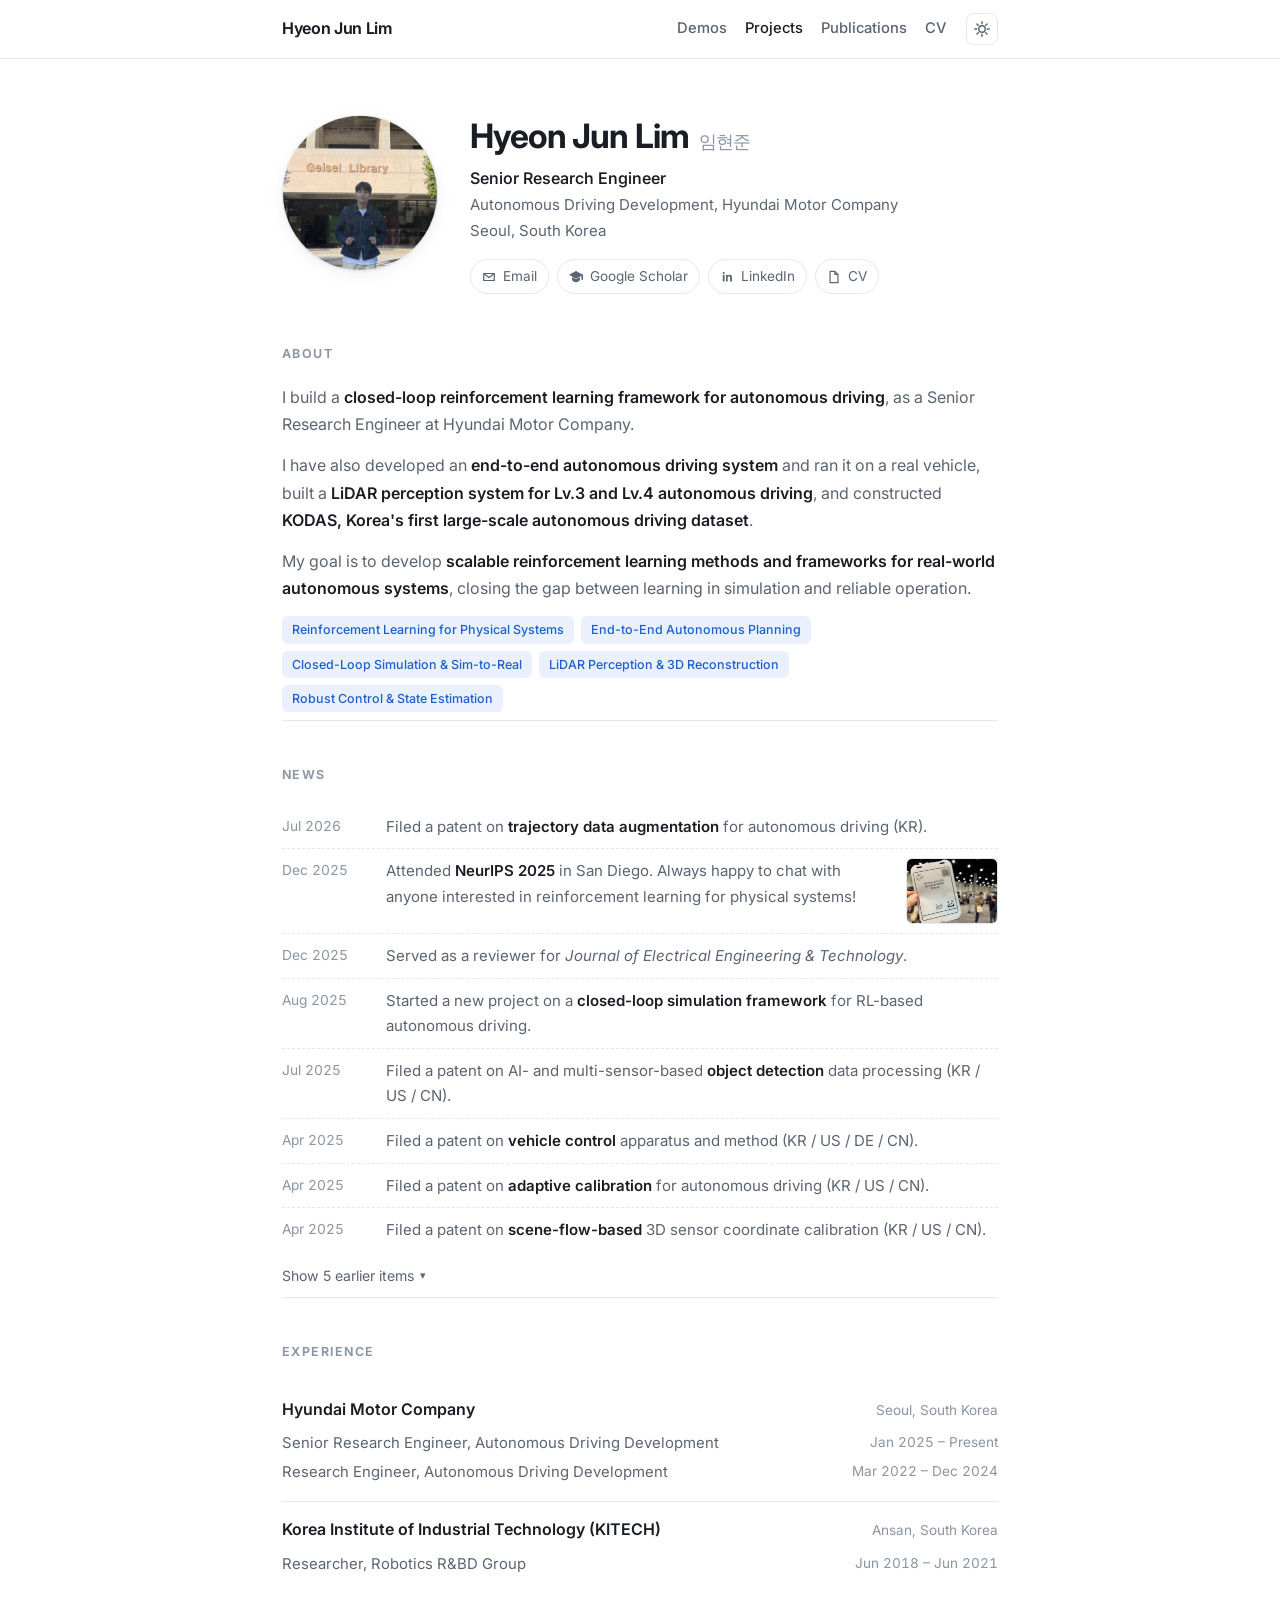
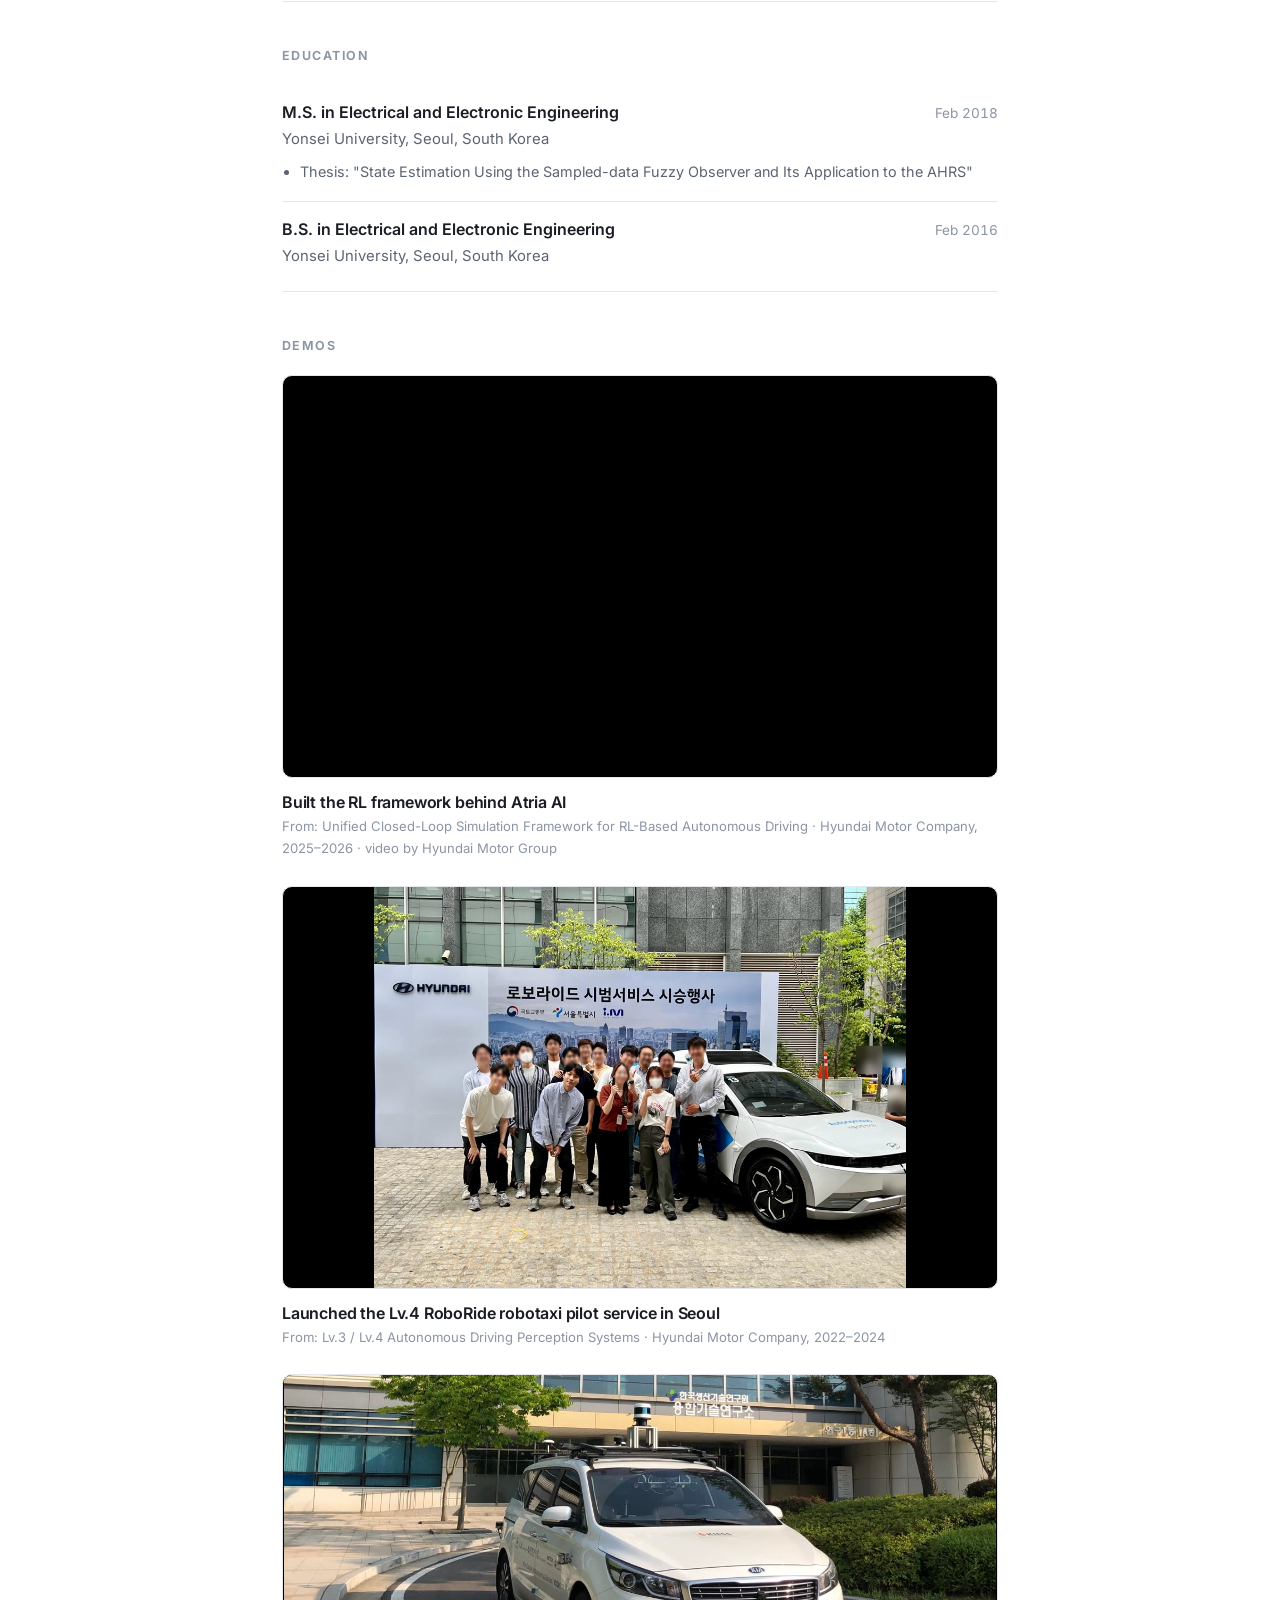
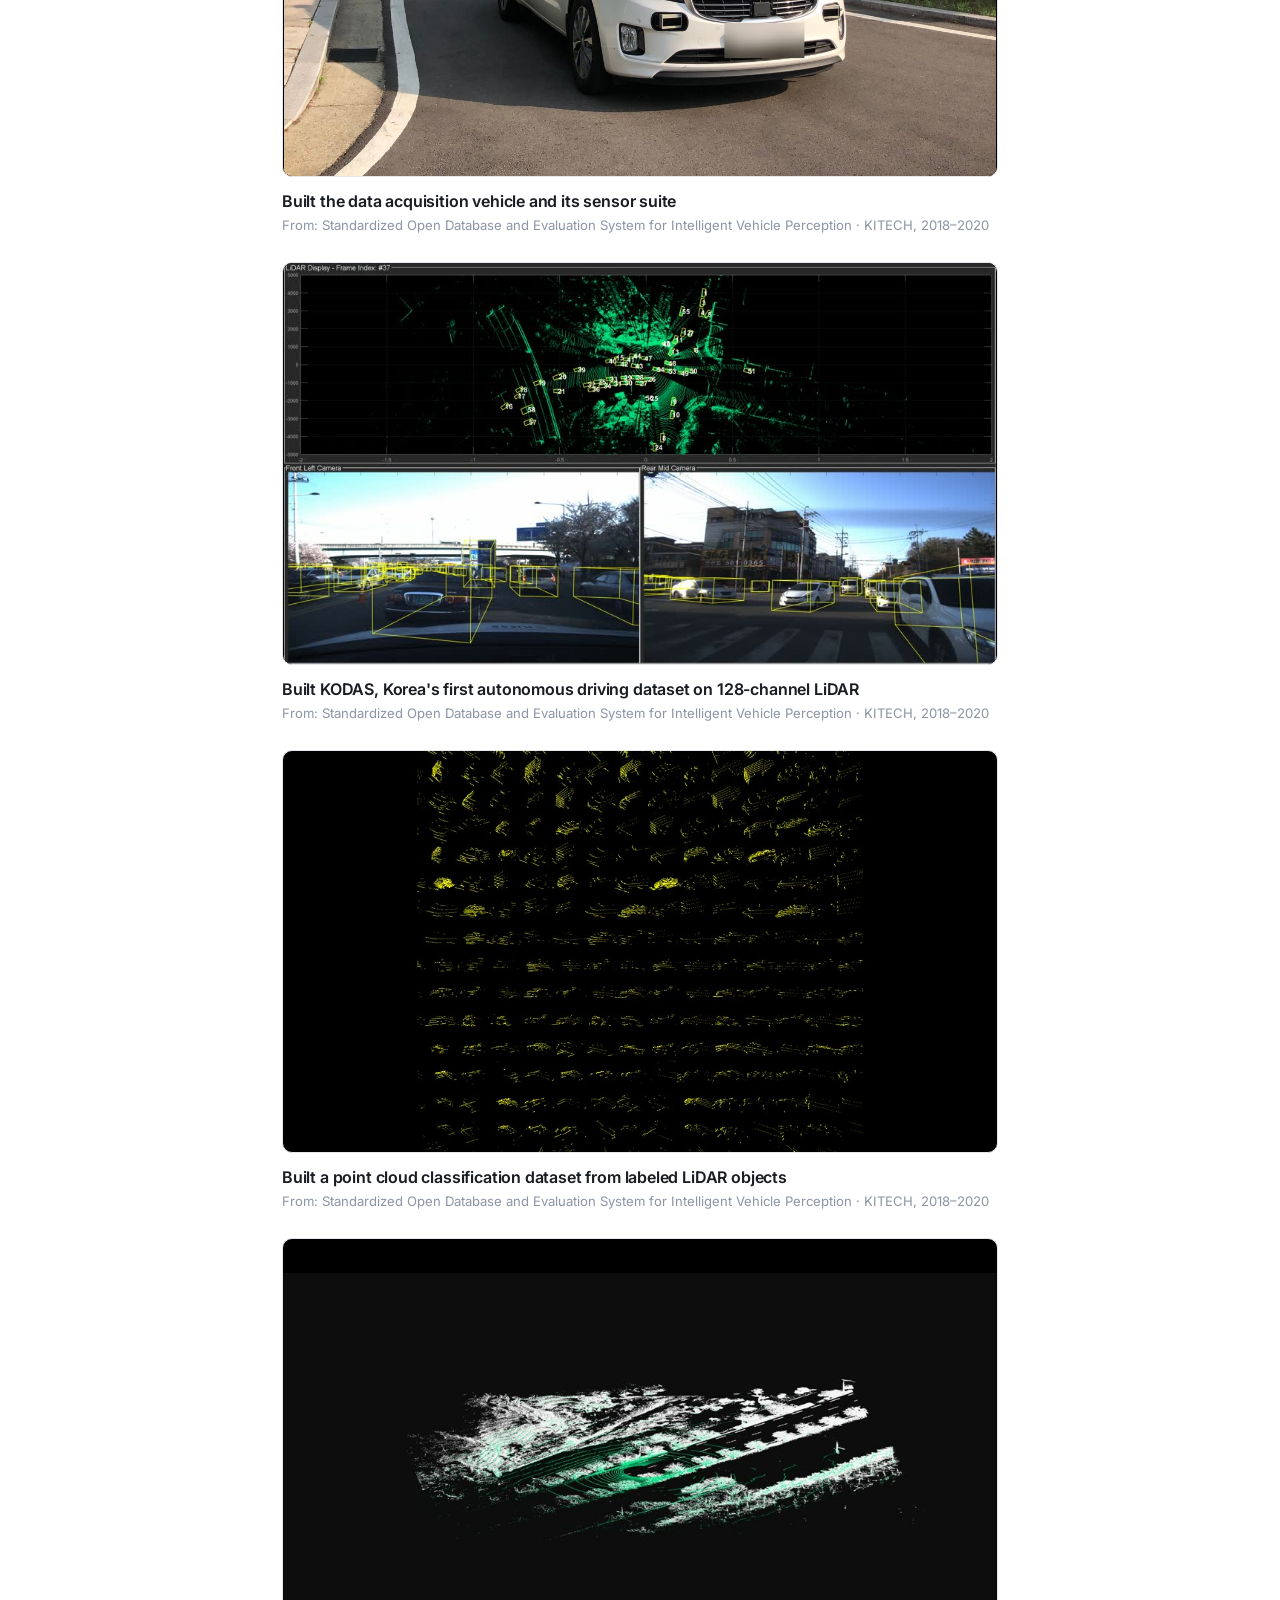
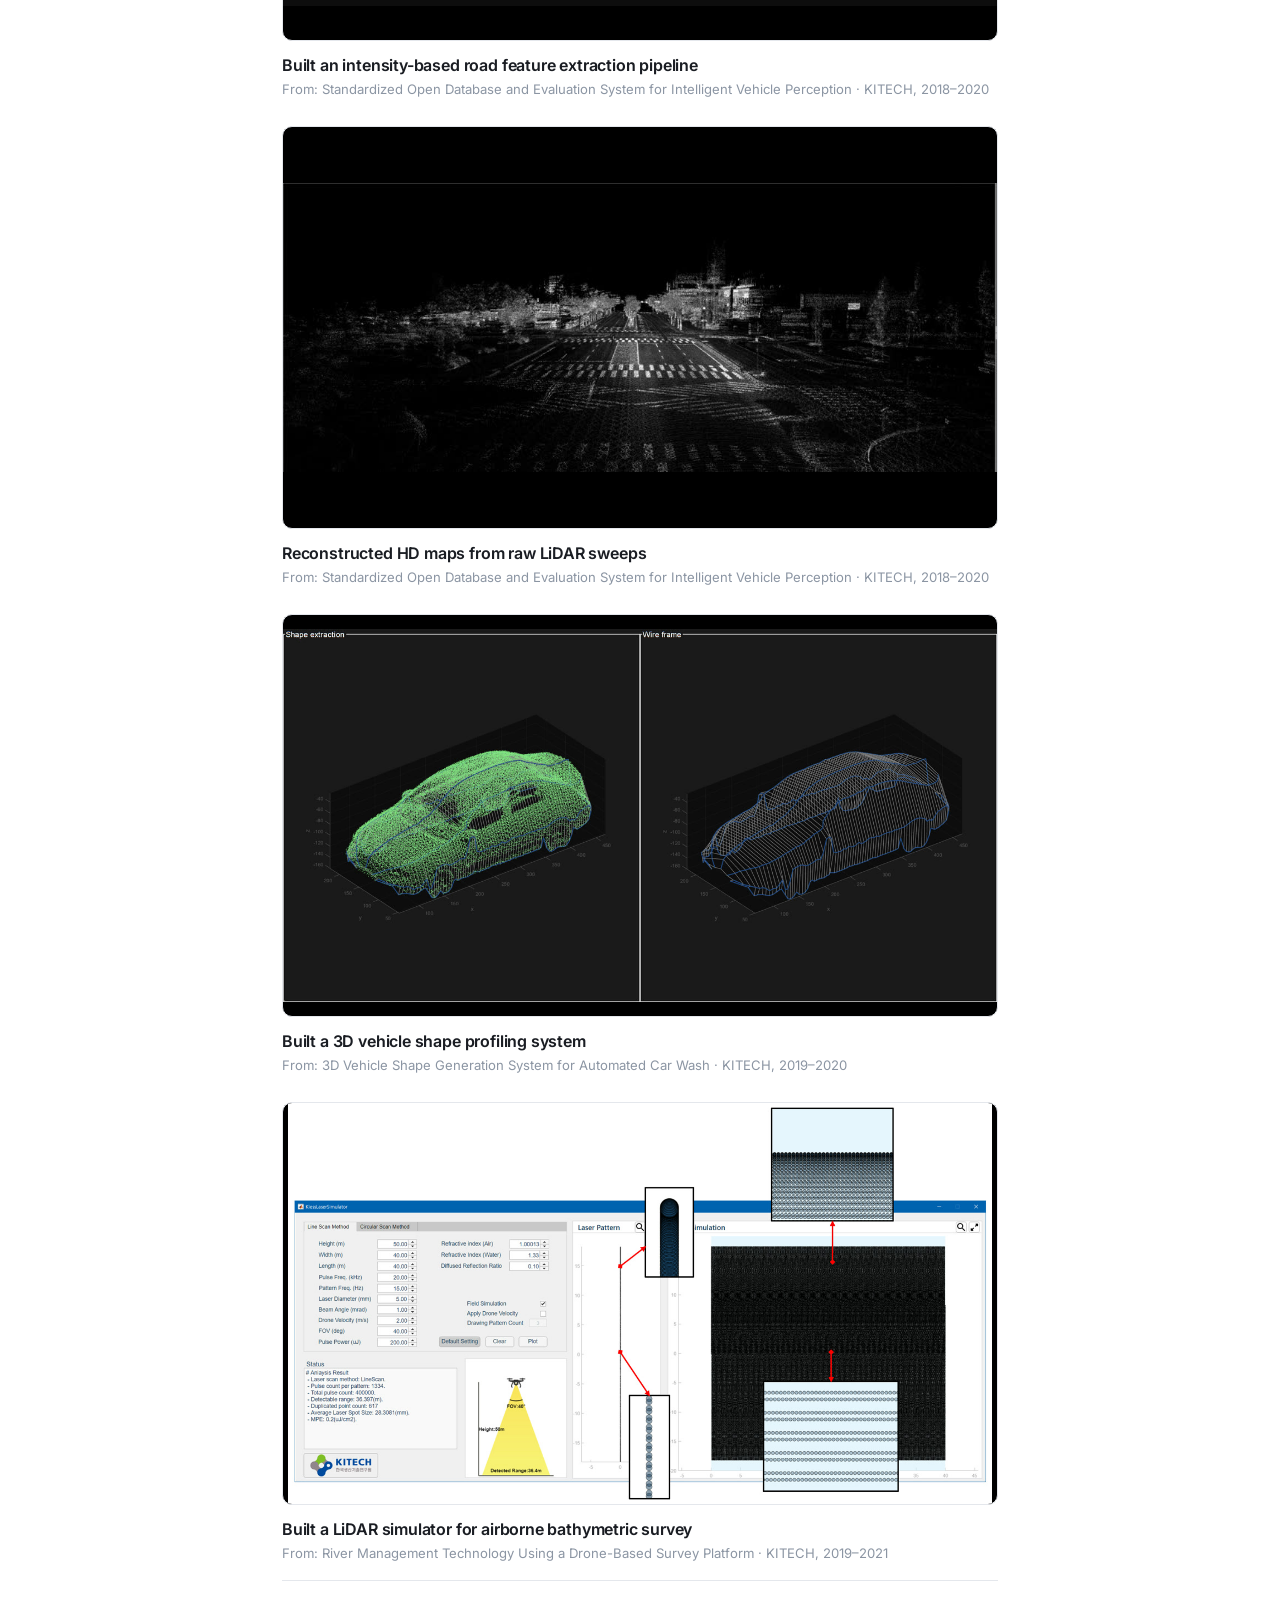
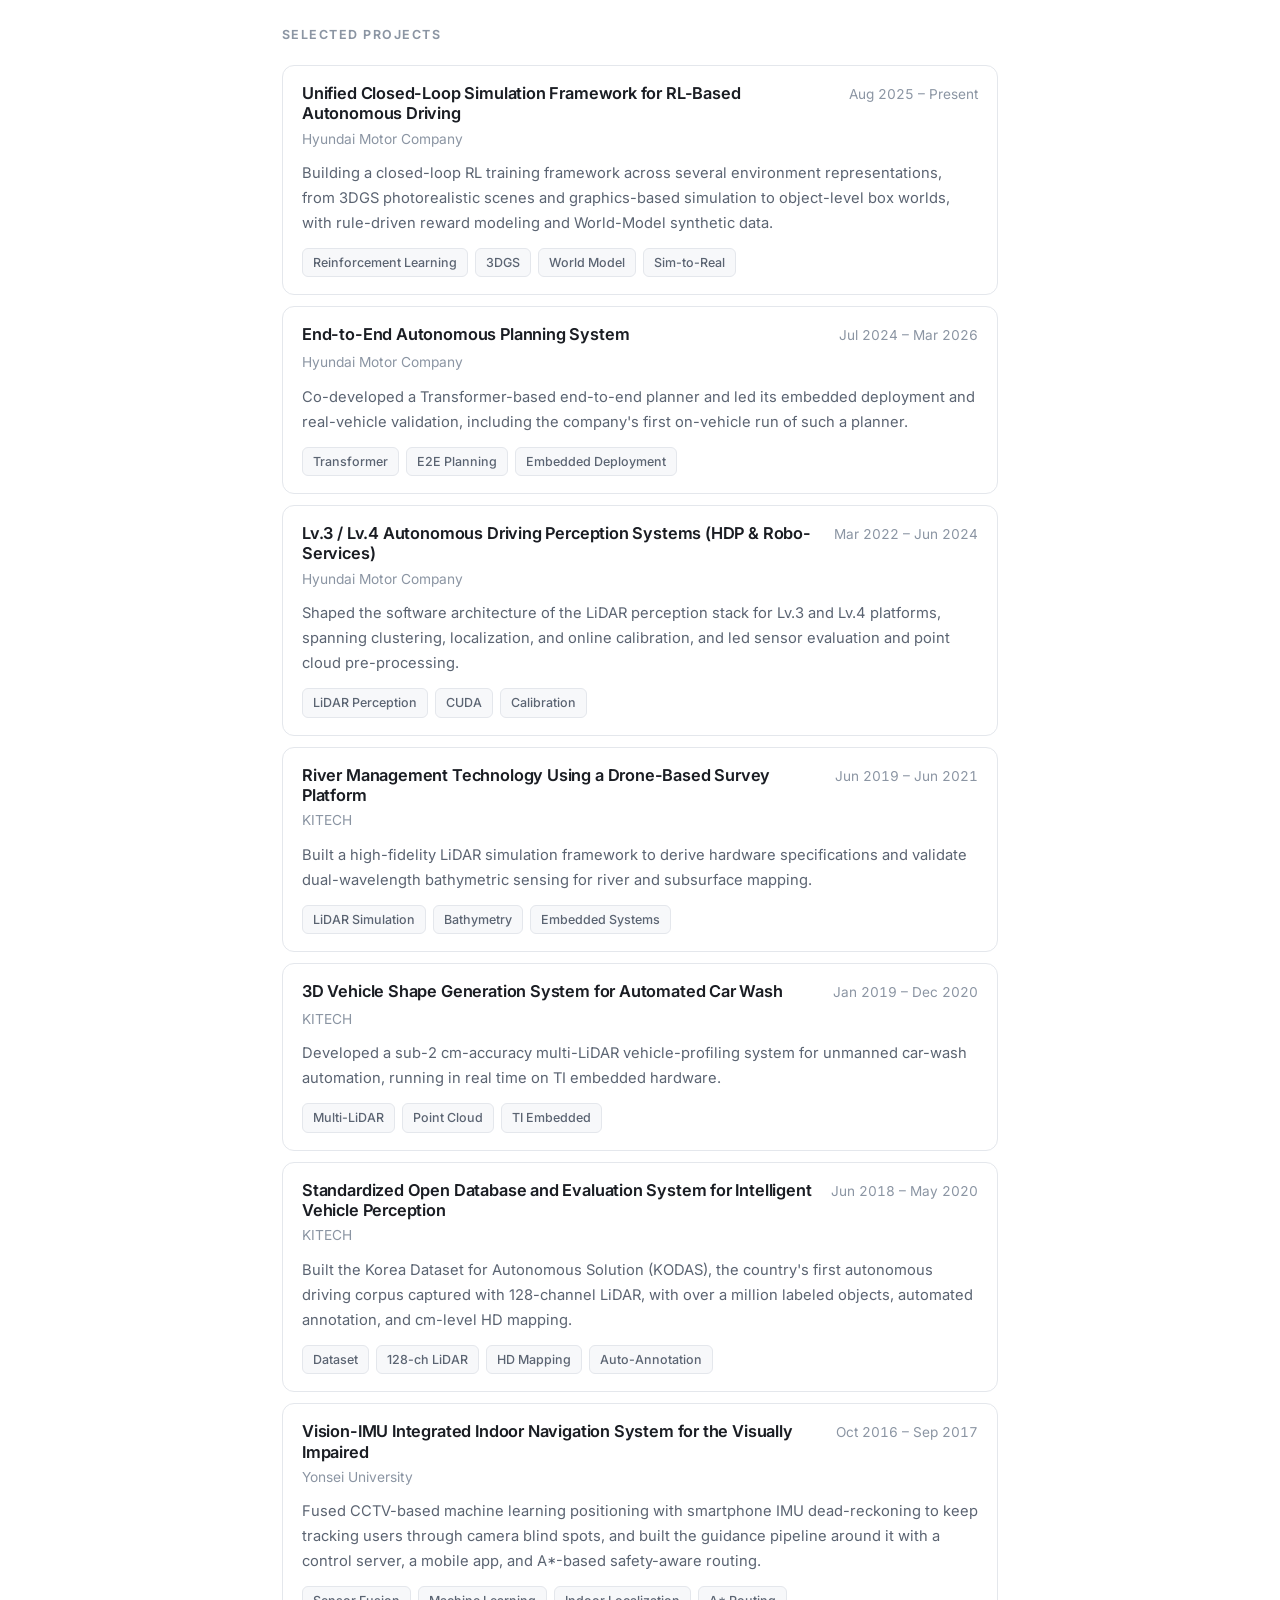
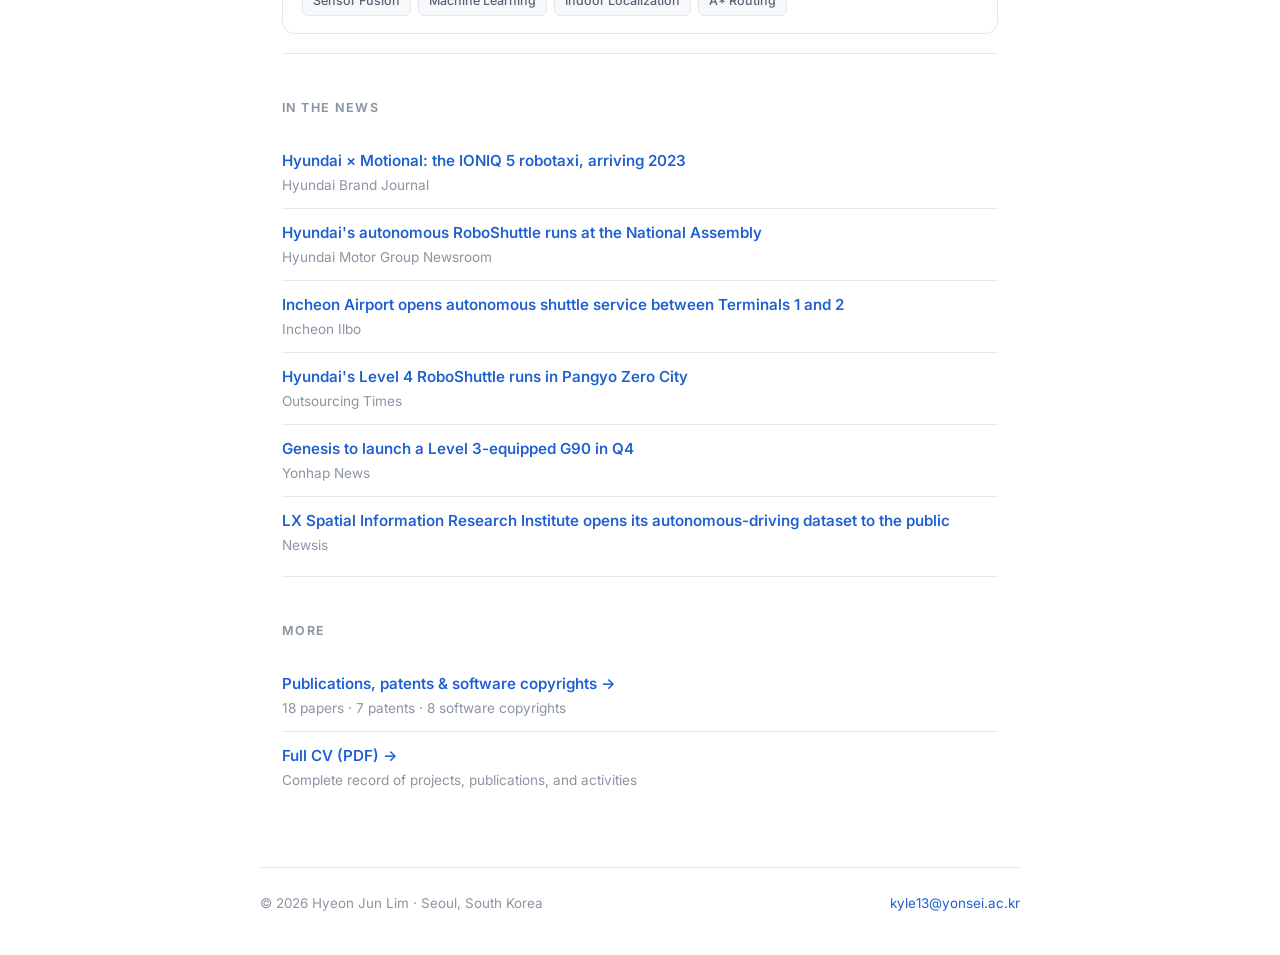
==== index.html @ 24cdb41f "Soften the invitation and widen the first interest tag The NeurIPS line read as a condition to meet;" ====
<!doctype html>
<html lang="en" >
<head>
<meta charset="utf-8">
<meta name="viewport" content="width=device-width, initial-scale=1">
<title>Hyeon Jun Lim — Senior Research Engineer</title>
<meta name="description" content="Senior Research Engineer at Hyundai Motor Company. Reinforcement learning, end-to-end planning, and LiDAR perception for autonomous driving.">
<meta name="author" content="Hyeon Jun Lim">
<meta property="og:type" content="website">
<meta property="og:title" content="Hyeon Jun Lim — Senior Research Engineer">
<meta property="og:description" content="Senior Research Engineer at Hyundai Motor Company. Reinforcement learning, end-to-end planning, and LiDAR perception for autonomous driving.">
<meta property="og:url" content="https://run-kyle.github.io">
<meta name="twitter:card" content="summary">

<link rel="preconnect" href="https://fonts.googleapis.com">
<link rel="preconnect" href="https://fonts.gstatic.com" crossorigin>
<link href="https://fonts.googleapis.com/css2?family=Inter:wght@400;500;600;700&display=swap" rel="stylesheet">
<link rel="stylesheet" href="assets/css/style.css?v=5536d913">
<script>
  // Set the theme before first paint to avoid a flash.
  (function(){try{var t=localStorage.getItem('theme');if(t==='light'||t==='dark')document.documentElement.setAttribute('data-theme',t);}catch(e){}})();
</script>
</head>
<body>

<nav class="nav">
  <div class="nav-inner">
    <a class="nav-brand" href="index.html">Hyeon Jun Lim</a>
    <div class="nav-links"><a href="#demos">Demos</a><a href="#projects">Projects</a><a href="publications.html">Publications</a><a href="assets/files/cv.pdf">CV</a></div>
    <button class="theme-toggle" type="button" aria-label="Toggle color theme">
      <svg class="icon-sun" viewBox="0 0 16 16" aria-hidden="true"><circle cx="8" cy="8" r="3.2" fill="none" stroke="currentColor" stroke-width="1.4"/><path d="M8 .8v2M8 13.2v2M.8 8h2M13.2 8h2M2.9 2.9l1.4 1.4M11.7 11.7l1.4 1.4M13.1 2.9l-1.4 1.4M4.3 11.7l-1.4 1.4" stroke="currentColor" stroke-width="1.4" stroke-linecap="round"/></svg>
      <svg class="icon-moon" viewBox="0 0 16 16" aria-hidden="true"><path d="M13.5 9.6A5.8 5.8 0 0 1 6.4 2.5a5.8 5.8 0 1 0 7.1 7.1Z" fill="currentColor"/></svg>
    </button>
  </div>
</nav>

<header class="hero wrap">
  <img class="hero-photo" src="assets/img/profile.jpg" alt="Hyeon Jun Lim">
  <div>
    <h1 class="hero-name">Hyeon Jun Lim<span class="local">임현준</span></h1>
    <div class="hero-role">Senior Research Engineer</div>
    <div class="hero-meta">Autonomous Driving Development, Hyundai Motor Company</div>
    <div class="hero-meta">Seoul, South Korea</div>
    <div class="links">
      <a class="link-chip" href="mailto:kyle13@yonsei.ac.kr"><svg viewBox="0 0 16 16" aria-hidden="true"><path d="M2 4h12v8H2z" fill="none" stroke="currentColor" stroke-width="1.4"/><path d="m2.5 4.5 5.5 4 5.5-4" fill="none" stroke="currentColor" stroke-width="1.4"/></svg>Email</a>
      <a class="link-chip" href="https://scholar.google.com/citations?user=YRn_XIYAAAAJ" target="_blank" rel="noopener"><svg viewBox="0 0 16 16" aria-hidden="true"><path d="M8 1 0 5.5 8 10l6.2-3.49V11H16V5.5L8 1Z" fill="currentColor"/><path d="M3.5 8v2.6C3.5 12.5 5.5 14 8 14s4.5-1.5 4.5-3.4V8L8 10.6 3.5 8Z" fill="currentColor"/></svg>Google Scholar</a>
      <a class="link-chip" href="https://www.linkedin.com/in/hyeon-jun-lim-a3251433b/" target="_blank" rel="noopener"><svg viewBox="0 0 16 16" aria-hidden="true"><path d="M3.2 5.6h2.1V13H3.2V5.6Zm1.05-3.4a1.2 1.2 0 1 1 0 2.4 1.2 1.2 0 0 1 0-2.4ZM6.9 5.6H9v1h.03c.29-.53 1-1.1 2.06-1.1 2.2 0 2.61 1.4 2.61 3.23V13h-2.1V9.15c0-.92-.02-2.1-1.3-2.1-1.3 0-1.5.98-1.5 1.99V13H6.9V5.6Z" fill="currentColor"/></svg>LinkedIn</a>
      <a class="link-chip" href="assets/files/cv.pdf"><svg viewBox="0 0 16 16" aria-hidden="true"><path d="M4 1.5h5L12.5 5v9.5h-9v-13Z" fill="none" stroke="currentColor" stroke-width="1.4" stroke-linejoin="round"/><path d="M9 1.5V5h3.5" fill="none" stroke="currentColor" stroke-width="1.4" stroke-linejoin="round"/></svg>CV</a>
    </div>
  </div>
</header>
<main class="wrap">
<section class="section" id="about"><h2 class="section-title">About</h2><div class="bio"><p>I build a <strong>closed-loop reinforcement learning framework for autonomous driving</strong>, as a Senior Research Engineer at Hyundai Motor Company.</p>
<p>I have also developed an <strong>end-to-end autonomous driving system</strong> and ran it on a real vehicle, built a <strong>LiDAR perception system for Lv.3 and Lv.4 autonomous driving</strong>, and constructed <strong>KODAS, Korea's first large-scale autonomous driving dataset</strong>.</p>
<p>My goal is to develop <strong>scalable reinforcement learning methods and frameworks for real-world autonomous systems</strong>, closing the gap between learning in simulation and reliable operation.</p></div>
     <div class="tags" style="margin-top:6px"><span class="tag">Reinforcement Learning for Physical Systems</span><span class="tag">End-to-End Autonomous Planning</span><span class="tag">Closed-Loop Simulation &amp; Sim-to-Real</span><span class="tag">LiDAR Perception &amp; 3D Reconstruction</span><span class="tag">Robust Control &amp; State Estimation</span></div></section>
<section class="section" id="news"><h2 class="section-title">News</h2><ul class="news"><li><span class="date">Jul 2026</span><span class="text">Filed a patent on <strong>trajectory data augmentation</strong> for autonomous driving (KR).</span></li>
<li><span class="date">Dec 2025</span><span class="text">Attended <strong>NeurIPS 2025</strong> in San Diego. Always happy to chat with anyone interested in reinforcement learning for physical systems!</span><img class="news-thumb" src="assets/img/news/neurips-2025.jpg" alt="NeurIPS 2025 attendee badge at the San Diego Convention Center" loading="lazy"></li>
<li><span class="date">Dec 2025</span><span class="text">Served as a reviewer for <em>Journal of Electrical Engineering &amp; Technology</em>.</span></li>
<li><span class="date">Aug 2025</span><span class="text">Started a new project on a <strong>closed-loop simulation framework</strong> for RL-based autonomous driving.</span></li>
<li><span class="date">Jul 2025</span><span class="text">Filed a patent on AI- and multi-sensor-based <strong>object detection</strong> data processing (KR / US / CN).</span></li>
<li><span class="date">Apr 2025</span><span class="text">Filed a patent on <strong>vehicle control</strong> apparatus and method (KR / US / DE / CN).</span></li>
<li><span class="date">Apr 2025</span><span class="text">Filed a patent on <strong>adaptive calibration</strong> for autonomous driving (KR / US / CN).</span></li>
<li><span class="date">Apr 2025</span><span class="text">Filed a patent on <strong>scene-flow-based</strong> 3D sensor coordinate calibration (KR / US / CN).</span></li></ul><details class="more"><summary>Show 5 earlier items</summary><ul class="news" style="margin-top:6px"><li><span class="date">Jul 2024</span><span class="text">Started work on the <strong>end-to-end autonomous planning system</strong>.</span></li>
<li><span class="date">Mar 2024</span><span class="text">Served as a reviewer for <em>Journal of Korean Institute of Intelligent Systems</em>.</span></li>
<li><span class="date">Aug 2023</span><span class="text">Served as a reviewer for <em>Journal of Institute of Control, Robotics and Systems</em>.</span></li>
<li><span class="date">Jun 2020</span><span class="text">Released <strong>KODAS</strong>, the 128-channel LiDAR dataset for autonomous driving, to the public.</span></li>
<li><span class="date">Feb 2020</span><span class="text">Gave an <strong>invited talk</strong> at Korea Maritime and Ocean University, “State Estimation using Sampled-data Fuzzy Observer and its Application to AHRS.”</span></li></ul></details></section>
<section class="section" id="experience"><h2 class="section-title">Experience</h2><div class="entry">
    <div class="entry-head"><span class="entry-title">Hyundai Motor Company</span><span class="entry-period">Seoul, South Korea</span></div>
    <ul class="entry-roles"><li><span>Senior Research Engineer, Autonomous Driving Development</span><span class="entry-period">Jan 2025 – Present</span></li><li><span>Research Engineer, Autonomous Driving Development</span><span class="entry-period">Mar 2022 – Dec 2024</span></li></ul>
  </div>
<div class="entry">
    <div class="entry-head"><span class="entry-title">Korea Institute of Industrial Technology (KITECH)</span><span class="entry-period">Ansan, South Korea</span></div>
    <ul class="entry-roles"><li><span>Researcher, Robotics R&amp;BD Group</span><span class="entry-period">Jun 2018 – Jun 2021</span></li></ul>
  </div></section>
<section class="section" id="education"><h2 class="section-title">Education</h2><div class="entry">
    <div class="entry-head"><span class="entry-title">M.S. in Electrical and Electronic Engineering</span><span class="entry-period">Feb 2018</span></div>
    <div class="entry-sub">Yonsei University, Seoul, South Korea</div>
    <ul class="entry-notes"><li>Thesis: &quot;State Estimation Using the Sampled-data Fuzzy Observer and Its Application to the AHRS&quot;</li></ul>
  </div>
<div class="entry">
    <div class="entry-head"><span class="entry-title">B.S. in Electrical and Electronic Engineering</span><span class="entry-period">Feb 2016</span></div>
    <div class="entry-sub">Yonsei University, Seoul, South Korea</div>
    
  </div></section>
<section class="section" id="demos"><h2 class="section-title">Demos</h2><figure class="demo">
    <div class="demo-frame"><iframe src="https://www.youtube-nocookie.com/embed/-7BEzmdrlcU" title="Built the RL framework behind Atria AI" loading="lazy" allow="accelerometer; clipboard-write; encrypted-media; picture-in-picture" allowfullscreen referrerpolicy="strict-origin-when-cross-origin"></iframe></div>
    <figcaption>
      <h3 class="demo-title">Built the RL framework behind Atria AI</h3>
      <div class="demo-project">From: Unified Closed-Loop Simulation Framework for RL-Based Autonomous Driving · Hyundai Motor Company, 2025–2026 · video by Hyundai Motor Group</div>
      
    </figcaption>
  </figure>
<figure class="demo">
    <div class="demo-frame"><img class="demo-media" src="assets/img/demos/roboride-pilot-service.jpg" alt="Launched the Lv.4 RoboRide robotaxi pilot service in Seoul" loading="lazy"></div>
    <figcaption>
      <h3 class="demo-title">Launched the Lv.4 RoboRide robotaxi pilot service in Seoul</h3>
      <div class="demo-project">From: Lv.3 / Lv.4 Autonomous Driving Perception Systems · Hyundai Motor Company, 2022–2024</div>
      
    </figcaption>
  </figure>
<figure class="demo">
    <div class="demo-frame"><img class="demo-media" src="assets/img/demos/data-acquisition-vehicle.jpg" alt="Built the data acquisition vehicle and its sensor suite" loading="lazy"></div>
    <figcaption>
      <h3 class="demo-title">Built the data acquisition vehicle and its sensor suite</h3>
      <div class="demo-project">From: Standardized Open Database and Evaluation System for Intelligent Vehicle Perception · KITECH, 2018–2020</div>
      
    </figcaption>
  </figure>
<figure class="demo">
    <div class="demo-frame"><video class="demo-media" src="assets/img/demos/lidar-annotation-viewer.mp4" poster="assets/img/demos/lidar-annotation-viewer.jpg" autoplay loop muted playsinline preload="metadata" aria-label="Built KODAS, Korea's first autonomous driving dataset on 128-channel LiDAR"></video></div>
    <figcaption>
      <h3 class="demo-title">Built KODAS, Korea's first autonomous driving dataset on 128-channel LiDAR</h3>
      <div class="demo-project">From: Standardized Open Database and Evaluation System for Intelligent Vehicle Perception · KITECH, 2018–2020</div>
      
    </figcaption>
  </figure>
<figure class="demo">
    <div class="demo-frame"><video class="demo-media" src="assets/img/demos/point-cloud-classification.mp4" poster="assets/img/demos/point-cloud-classification.jpg" autoplay loop muted playsinline preload="metadata" aria-label="Built a point cloud classification dataset from labeled LiDAR objects"></video></div>
    <figcaption>
      <h3 class="demo-title">Built a point cloud classification dataset from labeled LiDAR objects</h3>
      <div class="demo-project">From: Standardized Open Database and Evaluation System for Intelligent Vehicle Perception · KITECH, 2018–2020</div>
      
    </figcaption>
  </figure>
<figure class="demo">
    <div class="demo-frame"><video class="demo-media" src="assets/img/demos/lidar-intensity-features.mp4" poster="assets/img/demos/lidar-intensity-features.jpg" autoplay loop muted playsinline preload="metadata" aria-label="Built an intensity-based road feature extraction pipeline"></video></div>
    <figcaption>
      <h3 class="demo-title">Built an intensity-based road feature extraction pipeline</h3>
      <div class="demo-project">From: Standardized Open Database and Evaluation System for Intelligent Vehicle Perception · KITECH, 2018–2020</div>
      
    </figcaption>
  </figure>
<figure class="demo">
    <div class="demo-frame"><video class="demo-media" src="assets/img/demos/hd-map-pointcloud.mp4" poster="assets/img/demos/hd-map-pointcloud.jpg" autoplay loop muted playsinline preload="metadata" aria-label="Reconstructed HD maps from raw LiDAR sweeps"></video></div>
    <figcaption>
      <h3 class="demo-title">Reconstructed HD maps from raw LiDAR sweeps</h3>
      <div class="demo-project">From: Standardized Open Database and Evaluation System for Intelligent Vehicle Perception · KITECH, 2018–2020</div>
      
    </figcaption>
  </figure>
<figure class="demo">
    <div class="demo-frame"><img class="demo-media" src="assets/img/demos/vehicle-shape-profiling.jpg" alt="Built a 3D vehicle shape profiling system" loading="lazy"></div>
    <figcaption>
      <h3 class="demo-title">Built a 3D vehicle shape profiling system</h3>
      <div class="demo-project">From: 3D Vehicle Shape Generation System for Automated Car Wash · KITECH, 2019–2020</div>
      
    </figcaption>
  </figure>
<figure class="demo">
    <div class="demo-frame"><img class="demo-media" src="assets/img/demos/drone-lidar-simulator.jpg" alt="Built a LiDAR simulator for airborne bathymetric survey" loading="lazy"></div>
    <figcaption>
      <h3 class="demo-title">Built a LiDAR simulator for airborne bathymetric survey</h3>
      <div class="demo-project">From: River Management Technology Using a Drone-Based Survey Platform · KITECH, 2019–2021</div>
      
    </figcaption>
  </figure></section>
<section class="section" id="projects"><h2 class="section-title">Selected Projects</h2><article class="project">
    <div class="project-head"><h3 class="project-title">Unified Closed-Loop Simulation Framework for RL-Based Autonomous Driving</h3><span class="entry-period">Aug 2025 – Present</span></div>
    <div class="project-org">Hyundai Motor Company</div>
    <p class="project-summary">Building a closed-loop RL training framework across several environment representations, from 3DGS photorealistic scenes and graphics-based simulation to object-level box worlds, with rule-driven reward modeling and World-Model synthetic data.</p>
    <div class="tags"><span class="tag tag--plain">Reinforcement Learning</span><span class="tag tag--plain">3DGS</span><span class="tag tag--plain">World Model</span><span class="tag tag--plain">Sim-to-Real</span></div>
  </article>
<article class="project">
    <div class="project-head"><h3 class="project-title">End-to-End Autonomous Planning System</h3><span class="entry-period">Jul 2024 – Mar 2026</span></div>
    <div class="project-org">Hyundai Motor Company</div>
    <p class="project-summary">Co-developed a Transformer-based end-to-end planner and led its embedded deployment and real-vehicle validation, including the company's first on-vehicle run of such a planner.</p>
    <div class="tags"><span class="tag tag--plain">Transformer</span><span class="tag tag--plain">E2E Planning</span><span class="tag tag--plain">Embedded Deployment</span></div>
  </article>
<article class="project">
    <div class="project-head"><h3 class="project-title">Lv.3 / Lv.4 Autonomous Driving Perception Systems (HDP &amp; Robo-Services)</h3><span class="entry-period">Mar 2022 – Jun 2024</span></div>
    <div class="project-org">Hyundai Motor Company</div>
    <p class="project-summary">Shaped the software architecture of the LiDAR perception stack for Lv.3 and Lv.4 platforms, spanning clustering, localization, and online calibration, and led sensor evaluation and point cloud pre-processing.</p>
    <div class="tags"><span class="tag tag--plain">LiDAR Perception</span><span class="tag tag--plain">CUDA</span><span class="tag tag--plain">Calibration</span></div>
  </article>
<article class="project">
    <div class="project-head"><h3 class="project-title">River Management Technology Using a Drone-Based Survey Platform</h3><span class="entry-period">Jun 2019 – Jun 2021</span></div>
    <div class="project-org">KITECH</div>
    <p class="project-summary">Built a high-fidelity LiDAR simulation framework to derive hardware specifications and validate dual-wavelength bathymetric sensing for river and subsurface mapping.</p>
    <div class="tags"><span class="tag tag--plain">LiDAR Simulation</span><span class="tag tag--plain">Bathymetry</span><span class="tag tag--plain">Embedded Systems</span></div>
  </article>
<article class="project">
    <div class="project-head"><h3 class="project-title">3D Vehicle Shape Generation System for Automated Car Wash</h3><span class="entry-period">Jan 2019 – Dec 2020</span></div>
    <div class="project-org">KITECH</div>
    <p class="project-summary">Developed a sub-2 cm-accuracy multi-LiDAR vehicle-profiling system for unmanned car-wash automation, running in real time on TI embedded hardware.</p>
    <div class="tags"><span class="tag tag--plain">Multi-LiDAR</span><span class="tag tag--plain">Point Cloud</span><span class="tag tag--plain">TI Embedded</span></div>
  </article>
<article class="project">
    <div class="project-head"><h3 class="project-title">Standardized Open Database and Evaluation System for Intelligent Vehicle Perception</h3><span class="entry-period">Jun 2018 – May 2020</span></div>
    <div class="project-org">KITECH</div>
    <p class="project-summary">Built the Korea Dataset for Autonomous Solution (KODAS), the country's first autonomous driving corpus captured with 128-channel LiDAR, with over a million labeled objects, automated annotation, and cm-level HD mapping.</p>
    <div class="tags"><span class="tag tag--plain">Dataset</span><span class="tag tag--plain">128-ch LiDAR</span><span class="tag tag--plain">HD Mapping</span><span class="tag tag--plain">Auto-Annotation</span></div>
  </article>
<article class="project">
    <div class="project-head"><h3 class="project-title">Vision-IMU Integrated Indoor Navigation System for the Visually Impaired</h3><span class="entry-period">Oct 2016 – Sep 2017</span></div>
    <div class="project-org">Yonsei University</div>
    <p class="project-summary">Fused CCTV-based machine learning positioning with smartphone IMU dead-reckoning to keep tracking users through camera blind spots, and built the guidance pipeline around it with a control server, a mobile app, and A*-based safety-aware routing.</p>
    <div class="tags"><span class="tag tag--plain">Sensor Fusion</span><span class="tag tag--plain">Machine Learning</span><span class="tag tag--plain">Indoor Localization</span><span class="tag tag--plain">A* Routing</span></div>
  </article></section>

<section class="section" id="press"><h2 class="section-title">In the News</h2><div class="row">
    <div class="row-title"><a href="https://www.hyundai.com/worldwide/ko/brand-journal/mobility-solution/robotaxis" target="_blank" rel="noopener">Hyundai × Motional: the IONIQ 5 robotaxi, arriving 2023</a></div>
    <div class="row-meta">Hyundai Brand Journal</div>
  </div>
<div class="row">
    <div class="row-title"><a href="https://www.hyundaimotorgroup.com/ko/news/CONT0000000000099992" target="_blank" rel="noopener">Hyundai's autonomous RoboShuttle runs at the National Assembly</a></div>
    <div class="row-meta">Hyundai Motor Group Newsroom</div>
  </div>
<div class="row">
    <div class="row-title"><a href="https://www.incheonilbo.com/news/articleView.html?idxno=1283720" target="_blank" rel="noopener">Incheon Airport opens autonomous shuttle service between Terminals 1 and 2</a></div>
    <div class="row-meta">Incheon Ilbo</div>
  </div>
<div class="row">
    <div class="row-title"><a href="https://www.outsourcing.co.kr/news/articleView.html?idxno=94985" target="_blank" rel="noopener">Hyundai's Level 4 RoboShuttle runs in Pangyo Zero City</a></div>
    <div class="row-meta">Outsourcing Times</div>
  </div>
<div class="row">
    <div class="row-title"><a href="https://www.yna.co.kr/view/AKR20220910032100003" target="_blank" rel="noopener">Genesis to launch a Level 3-equipped G90 in Q4</a></div>
    <div class="row-meta">Yonhap News</div>
  </div>
<div class="row">
    <div class="row-title"><a href="https://mobile.newsis.com/view_amp.html?ar_id=NISX20200605_0001049377" target="_blank" rel="noopener">LX Spatial Information Research Institute opens its autonomous-driving dataset to the public</a></div>
    <div class="row-meta">Newsis</div>
  </div></section>
<section class="section" id="more"><h2 class="section-title">More</h2><div class="row"><div class="row-title"><a href="publications.html">Publications, patents &amp; software copyrights →</a></div>
     <div class="row-meta">18 papers · 7 patents · 8 software copyrights</div></div>
     <div class="row"><div class="row-title"><a href="assets/files/cv.pdf">Full CV (PDF) →</a></div><div class="row-meta">Complete record of projects, publications, and activities</div></div></section>
</main>

<footer class="footer wrap">
  <div>© 2026 Hyeon Jun Lim · Seoul, South Korea</div>
  <div><a href="mailto:kyle13@yonsei.ac.kr">kyle13@yonsei.ac.kr</a></div>
</footer>
<script src="assets/js/main.js?v=89ead898"></script>
</body>
</html>
---- assets/css/style.css ----
/* ============================================================
   Hyeon Jun Lim — personal site
   Palette + layout tokens
   ============================================================ */
:root {
  --bg:            #ffffff;
  --bg-soft:       #f7f8fa;
  --bg-elev:       #ffffff;
  --text:          #1a1d23;
  --text-muted:    #5b6472;
  --text-faint:    #8b95a3;
  --border:        #e4e7ec;
  --border-strong: #cfd4dc;
  --accent:        #1d5fd0;
  --accent-soft:   #eaf1fd;
  --shadow:        0 1px 2px rgba(16,24,40,.05), 0 4px 16px rgba(16,24,40,.06);
  --radius:        12px;
  --maxw:          760px;
  --font-sans:     "Inter", -apple-system, BlinkMacSystemFont, "Segoe UI", "Pretendard", "Apple SD Gothic Neo", "Noto Sans KR", sans-serif;
  --font-serif:    "Iowan Old Style", "Palatino Linotype", Georgia, serif;
}

:root[data-theme="dark"] {
  --bg:            #0f1216;
  --bg-soft:       #161a20;
  --bg-elev:       #171b22;
  --text:          #e6e9ee;
  --text-muted:    #a4adbb;
  --text-faint:    #7a8494;
  --border:        #262c36;
  --border-strong: #363d49;
  --accent:        #6fa5ff;
  --accent-soft:   #17233a;
  --shadow:        0 1px 2px rgba(0,0,0,.4), 0 4px 18px rgba(0,0,0,.35);
}

@media (prefers-color-scheme: dark) {
  :root:not([data-theme="light"]) {
    --bg:            #0f1216;
    --bg-soft:       #161a20;
    --bg-elev:       #171b22;
    --text:          #e6e9ee;
    --text-muted:    #a4adbb;
    --text-faint:    #7a8494;
    --border:        #262c36;
    --border-strong: #363d49;
    --accent:        #6fa5ff;
    --accent-soft:   #17233a;
    --shadow:        0 1px 2px rgba(0,0,0,.4), 0 4px 18px rgba(0,0,0,.35);
  }
}

* { box-sizing: border-box; }

html { -webkit-text-size-adjust: 100%; scroll-behavior: smooth; scroll-padding-top: 84px; }

body {
  margin: 0;
  background: var(--bg);
  color: var(--text);
  font-family: var(--font-sans);
  font-size: 16px;
  line-height: 1.7;
  -webkit-font-smoothing: antialiased;
  transition: background-color .2s ease, color .2s ease;
}

a { color: var(--accent); text-decoration: none; }
a:hover { text-decoration: underline; text-underline-offset: 2px; }

img { max-width: 100%; }

h1, h2, h3, h4 { line-height: 1.25; margin: 0; font-weight: 650; letter-spacing: -.011em; }

/* ---------- Layout ---------- */
.wrap { max-width: var(--maxw); margin: 0 auto; padding: 0 22px; }

.section { padding: 46px 0 8px; }
.section + .section { border-top: 1px solid var(--border); }

.section-title {
  font-size: .78rem;
  text-transform: uppercase;
  letter-spacing: .12em;
  color: var(--text-faint);
  font-weight: 650;
  margin-bottom: 22px;
}

/* ---------- Nav ---------- */
.nav {
  position: sticky; top: 0; z-index: 50;
  background: color-mix(in srgb, var(--bg) 86%, transparent);
  backdrop-filter: saturate(180%) blur(12px);
  border-bottom: 1px solid var(--border);
}
.nav-inner {
  max-width: var(--maxw); margin: 0 auto; padding: 0 22px;
  height: 58px; display: flex; align-items: center; gap: 20px;
}
.nav-brand { font-weight: 650; letter-spacing: -.02em; color: var(--text); margin-right: auto; }
.nav-brand:hover { text-decoration: none; color: var(--accent); }
.nav-links { display: flex; gap: 18px; align-items: center; }
.nav-links a { color: var(--text-muted); font-size: .92rem; font-weight: 500; }
.nav-links a:hover, .nav-links a.active { color: var(--text); text-decoration: none; }
.theme-toggle {
  background: none; border: 1px solid var(--border); color: var(--text-muted);
  width: 32px; height: 32px; border-radius: 8px; cursor: pointer;
  display: inline-flex; align-items: center; justify-content: center; padding: 0;
}
.theme-toggle:hover { color: var(--text); border-color: var(--border-strong); }
.theme-toggle svg { width: 16px; height: 16px; }
:root[data-theme="dark"] .icon-sun { display: none; }
.icon-moon { display: none; }
:root[data-theme="dark"] .icon-moon { display: block; }
@media (prefers-color-scheme: dark) {
  :root:not([data-theme="light"]) .icon-sun { display: none; }
  :root:not([data-theme="light"]) .icon-moon { display: block; }
}

/* ---------- Hero ---------- */
/* Keep .wrap's horizontal padding — the shorthand would otherwise zero it,
   which shows up as the header touching both edges on narrow screens. */
.hero { padding: 56px 22px 6px; display: flex; gap: 32px; align-items: flex-start; }
.hero-photo {
  width: 156px; height: 156px; flex: none; border-radius: 50%;
  object-fit: cover; border: 1px solid var(--border); box-shadow: var(--shadow);
  background: var(--bg-soft);
}
.hero-photo--placeholder {
  display: flex; align-items: center; justify-content: center;
  font-family: var(--font-sans); font-size: 2.4rem; font-weight: 600; color: var(--text-faint);
  letter-spacing: .02em;
}
.hero-name { font-family: var(--font-sans); font-size: 2.1rem; font-weight: 700; letter-spacing: -.028em; }
.hero-name .local { color: var(--text-faint); font-size: 1.15rem; font-weight: 400; margin-left: 10px; }
.hero-role { color: var(--text); font-weight: 550; margin-top: 8px; }
.hero-meta { color: var(--text-muted); font-size: .94rem; }

.links { display: flex; flex-wrap: wrap; gap: 8px; margin-top: 16px; }
.link-chip {
  display: inline-flex; align-items: center; gap: 7px;
  padding: 5px 11px; border: 1px solid var(--border); border-radius: 999px;
  font-size: .85rem; color: var(--text-muted); background: var(--bg-elev);
}
.link-chip:hover { color: var(--accent); border-color: var(--accent); text-decoration: none; }
.link-chip svg { width: 14px; height: 14px; }

.bio p { margin: 0 0 14px; color: var(--text-muted); }
.bio strong { color: var(--text); font-weight: 600; }

/* ---------- Tags ---------- */
.tags { display: flex; flex-wrap: wrap; gap: 7px; }
.tag {
  font-size: .78rem; padding: 3px 10px; border-radius: 6px;
  background: var(--accent-soft); color: var(--accent); font-weight: 500;
}
.tag--plain { background: var(--bg-soft); color: var(--text-muted); border: 1px solid var(--border); }

/* ---------- News ---------- */
.news { list-style: none; margin: 0; padding: 0; }
.news li { display: flex; gap: 16px; align-items: flex-start; padding: 9px 0; border-bottom: 1px dashed var(--border); font-size: .94rem; }
.news li:last-child { border-bottom: 0; }
.news .date { flex: none; width: 88px; color: var(--text-faint); font-variant-numeric: tabular-nums; font-size: .86rem; padding-top: 1px; }
.news .text { color: var(--text-muted); }
.news .text { flex: 1; }
.news .text strong { color: var(--text); font-weight: 600; }
.news-thumb {
  flex: none; width: 92px; height: 66px; object-fit: cover; object-position: center;
  border-radius: 6px; border: 1px solid var(--border); background: var(--bg-soft);
}

/* ---------- Entry list (education / experience) ---------- */
.entry { padding: 14px 0; border-bottom: 1px solid var(--border); }
.entry:last-child { border-bottom: 0; }
.entry-head { display: flex; justify-content: space-between; gap: 16px; align-items: baseline; }
.entry-title { font-weight: 600; font-size: 1rem; }
.entry-period { flex: none; color: var(--text-faint); font-size: .85rem; font-variant-numeric: tabular-nums; }
.entry-sub { color: var(--text-muted); font-size: .93rem; }
.entry-notes { margin: 8px 0 0; padding-left: 18px; color: var(--text-muted); font-size: .9rem; }
.entry-notes li { margin-bottom: 3px; }
.entry-roles { list-style: none; margin: 6px 0 0; padding: 0; }
.entry-roles li { display: flex; justify-content: space-between; gap: 16px; color: var(--text-muted); font-size: .93rem; padding: 2px 0; }

/* ---------- Project cards ---------- */
.project {
  padding: 17px 19px; border: 1px solid var(--border); border-radius: var(--radius);
  background: var(--bg-elev); margin-bottom: 11px; transition: border-color .15s ease;
}
.project:hover { border-color: var(--border-strong); }
.project-head { display: flex; justify-content: space-between; gap: 16px; align-items: baseline; margin-bottom: 4px; }
.project-title { font-size: 1.02rem; font-weight: 620; }
.project-org { color: var(--text-faint); font-size: .86rem; margin-bottom: 10px; }
.project-summary { margin: 0 0 12px; color: var(--text-muted); font-size: .92rem; }
/* ---------- Demos ---------- */
.demo { margin: 0 0 26px; }
.demo:last-child { margin-bottom: 8px; }
/* Demo media ranges from 1.1:1 to 2.5:1. Fitting each to a height left the
   widths ragged, so they share one frame and letterbox inside it. */
.demo-frame {
  width: 100%; aspect-ratio: 16 / 9; border-radius: 10px; overflow: hidden;
  border: 1px solid var(--border); background: #000;
  display: flex; align-items: center; justify-content: center;
}
.demo-media { max-width: 100%; max-height: 100%; width: auto; height: auto; display: block; }
.demo-frame iframe { width: 100%; height: 100%; border: 0; }
.demo-title { font-size: 1rem; font-weight: 620; margin-top: 14px; }
.demo-project { color: var(--text-faint); font-size: .82rem; margin-top: 3px; }
.demo-description { color: var(--text-muted); font-size: .92rem; margin: 9px 0 0; }

/* ---------- Publications ---------- */
.pub-group { margin-bottom: 30px; }
.pub-group h3 { font-size: .95rem; color: var(--text); margin-bottom: 10px; font-weight: 620; }
.pub { display: flex; gap: 14px; padding: 12px 0; border-bottom: 1px solid var(--border); }
.pub:last-child { border-bottom: 0; }
.pub-year { flex: none; width: 46px; color: var(--text-faint); font-size: .85rem; font-variant-numeric: tabular-nums; padding-top: 2px; }
/* Figures here are light line art; the tile keeps a white ground in both
   themes so the strokes stay visible. */
.pub-thumb {
  flex: none; width: 140px; height: 88px; object-fit: contain; padding: 3px;
  border-radius: 6px; border: 1px solid var(--border); background: #fff;
}
@media (max-width: 640px) { .pub-thumb { display: none; } }
.pub-title { font-weight: 570; font-size: .96rem; }
.pub-authors { color: var(--text-muted); font-size: .88rem; }
.pub-authors .me { color: var(--text); font-weight: 620; }
.row-meta .me { color: var(--text-muted); font-weight: 650; }
.pub-venue { color: var(--text-faint); font-size: .86rem; font-style: italic; }

/* ---------- Simple rows (patents, copyrights, service) ---------- */
.row { padding: 11px 0; border-bottom: 1px solid var(--border); }
.row:last-child { border-bottom: 0; }
.row-title { font-weight: 570; font-size: .95rem; }
.row-meta { color: var(--text-faint); font-size: .85rem; }
/* Rows that carry a screen of the registered software. Thumbnails are
   authored at the tile ratio, so cover fills them without cropping. */
.row--media { display: flex; gap: 14px; align-items: flex-start; }
.sw-thumb {
  flex: none; width: 128px; height: 80px; object-fit: cover;
  border-radius: 6px; border: 1px solid var(--border); background: var(--bg-soft);
}
@media (max-width: 640px) { .sw-thumb { display: none; } }

.badge {
  display: inline-block; font-size: .7rem; font-weight: 650; letter-spacing: .04em;
  padding: 1px 7px; border-radius: 4px; vertical-align: 2px; margin-left: 8px;
  background: var(--bg-soft); color: var(--text-muted); border: 1px solid var(--border);
}
.badge--granted { background: var(--accent-soft); color: var(--accent); border-color: transparent; }

/* ---------- Skills ---------- */
.skill-row { display: flex; gap: 16px; padding: 10px 0; border-bottom: 1px solid var(--border); align-items: baseline; }
.skill-row:last-child { border-bottom: 0; }
.skill-group { flex: none; width: 170px; color: var(--text-muted); font-size: .88rem; font-weight: 550; }

/* ---------- Two-column grids ---------- */
.grid-2 { display: grid; grid-template-columns: 1fr 1fr; gap: 0 36px; }

/* ---------- Details / collapsible ---------- */
details.more { margin-top: 10px; }
details.more > summary {
  cursor: pointer; color: var(--text-muted); font-size: .88rem; list-style: none;
  display: inline-flex; align-items: center; gap: 6px; user-select: none;
}
details.more > summary::-webkit-details-marker { display: none; }
details.more > summary::after { content: "▾"; font-size: .7rem; transition: transform .15s ease; }
details.more[open] > summary::after { transform: rotate(180deg); }
details.more > summary:hover { color: var(--accent); }

/* ---------- Lightbox ---------- */
.zoomable { cursor: zoom-in; }
.zoomable:focus-visible { outline: 2px solid var(--accent); outline-offset: 3px; }

/* Visible whenever it is not hidden, so it can never get stuck transparent.
   The fade is an animation that replays each time display leaves none.
   The [hidden] rule is required: display:flex would otherwise beat the user
   agent's [hidden] rule and leave an invisible overlay eating every click. */
.lightbox {
  position: fixed; inset: 0; z-index: 100;
  background: rgba(8, 10, 14, .93);
  display: flex; align-items: center; justify-content: center;
  padding: 40px 24px;
  opacity: 1;
  animation: lightbox-in .16s ease;
}
.lightbox[hidden] { display: none; }
@keyframes lightbox-in { from { opacity: 0 } to { opacity: 1 } }
.lightbox img, .lightbox video {
  max-width: 100%; max-height: 100%; width: auto; height: auto;
  display: block; border-radius: 8px; box-shadow: 0 12px 60px rgba(0, 0, 0, .65);
}
.lightbox-close {
  position: absolute; top: 16px; right: 18px; width: 40px; height: 40px;
  display: flex; align-items: center; justify-content: center;
  border: 1px solid rgba(255, 255, 255, .28); border-radius: 50%;
  background: rgba(0, 0, 0, .45); color: #fff;
  font-size: 22px; line-height: 1; cursor: pointer;
}
.lightbox-close:hover { background: rgba(0, 0, 0, .75); border-color: rgba(255, 255, 255, .5); }
body.lightbox-open { overflow: hidden; }

@media (max-width: 640px) { .lightbox { padding: 52px 12px 24px; } }

/* ---------- Footer ---------- */
.footer {
  margin-top: 56px; border-top: 1px solid var(--border); padding: 24px 0 40px;
  color: var(--text-faint); font-size: .84rem;
  display: flex; justify-content: space-between; gap: 12px; flex-wrap: wrap;
}

/* ---------- Responsive ---------- */
@media (max-width: 640px) {
  .hero { flex-direction: column; gap: 20px; padding-top: 36px; }
  .hero-photo { width: 124px; height: 124px; }
  .hero-name { font-size: 1.8rem; }
  .hero-name .local { display: block; margin: 4px 0 0; }
  .grid-2 { grid-template-columns: 1fr; }
  .skill-row { flex-direction: column; gap: 6px; }
  .skill-group { width: auto; }
  .news li { flex-wrap: wrap; gap: 4px 12px; }
  .news .date { width: 100%; }
  .news .text { flex: 1 1 60%; }
  .news-thumb { width: 78px; height: 56px; }
  .entry-head, .project-head { flex-direction: column; gap: 2px; }
  .nav-links { gap: 13px; }
  .nav-links a { font-size: .86rem; }
}

@media print {
  .nav, .theme-toggle, .footer { display: none; }
  body { font-size: 11pt; }
}
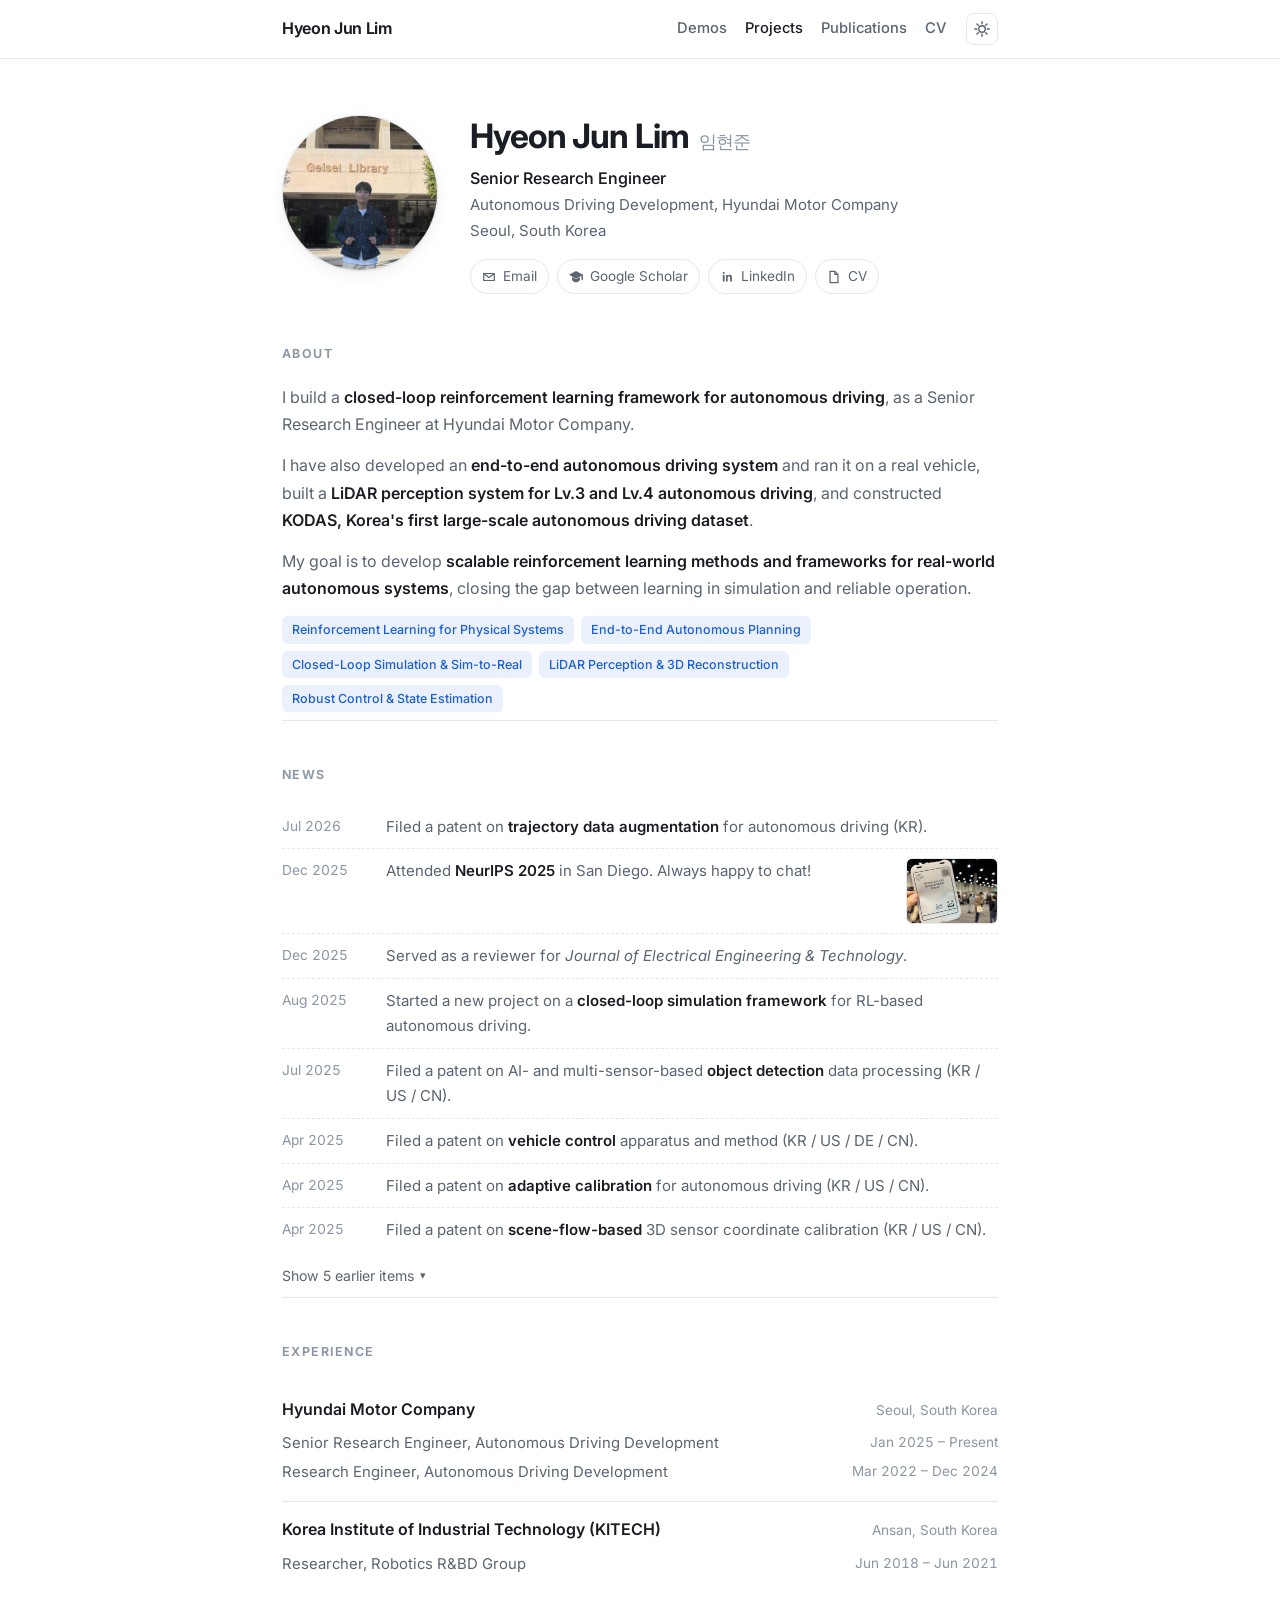
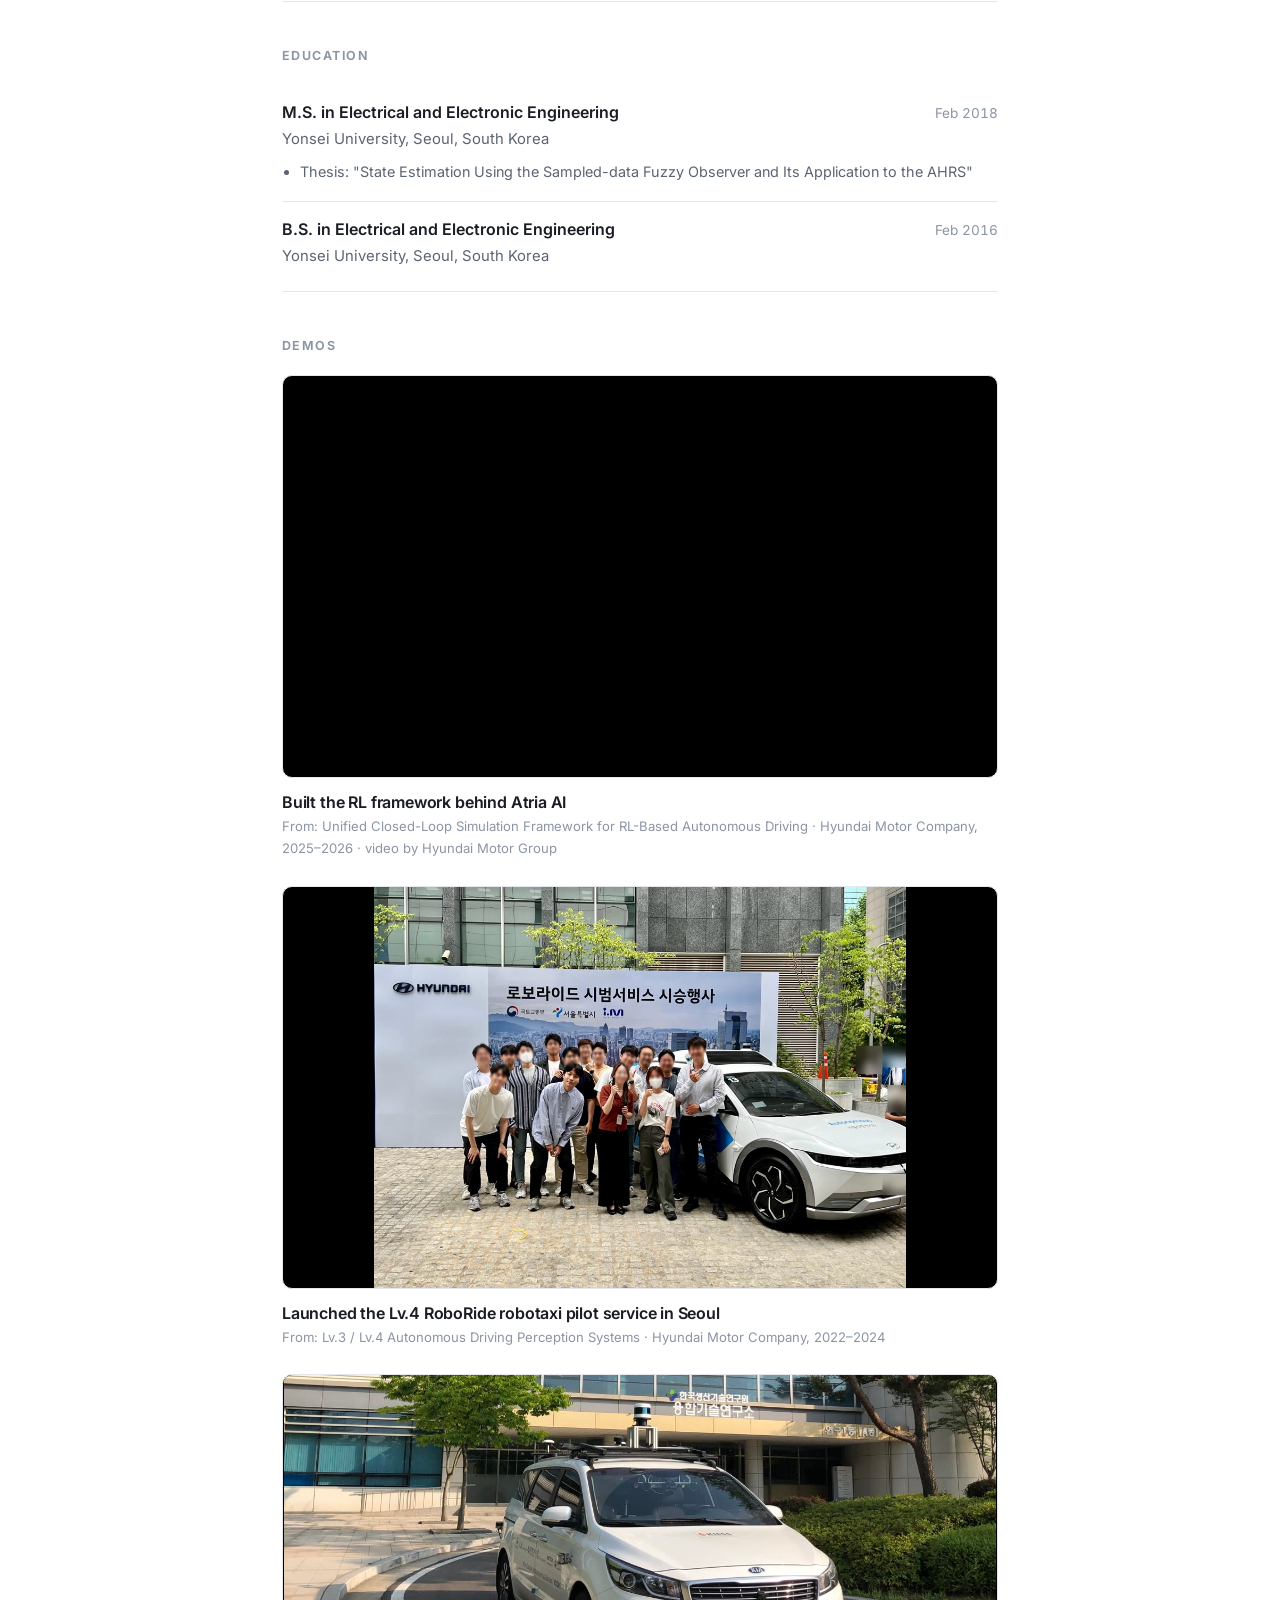
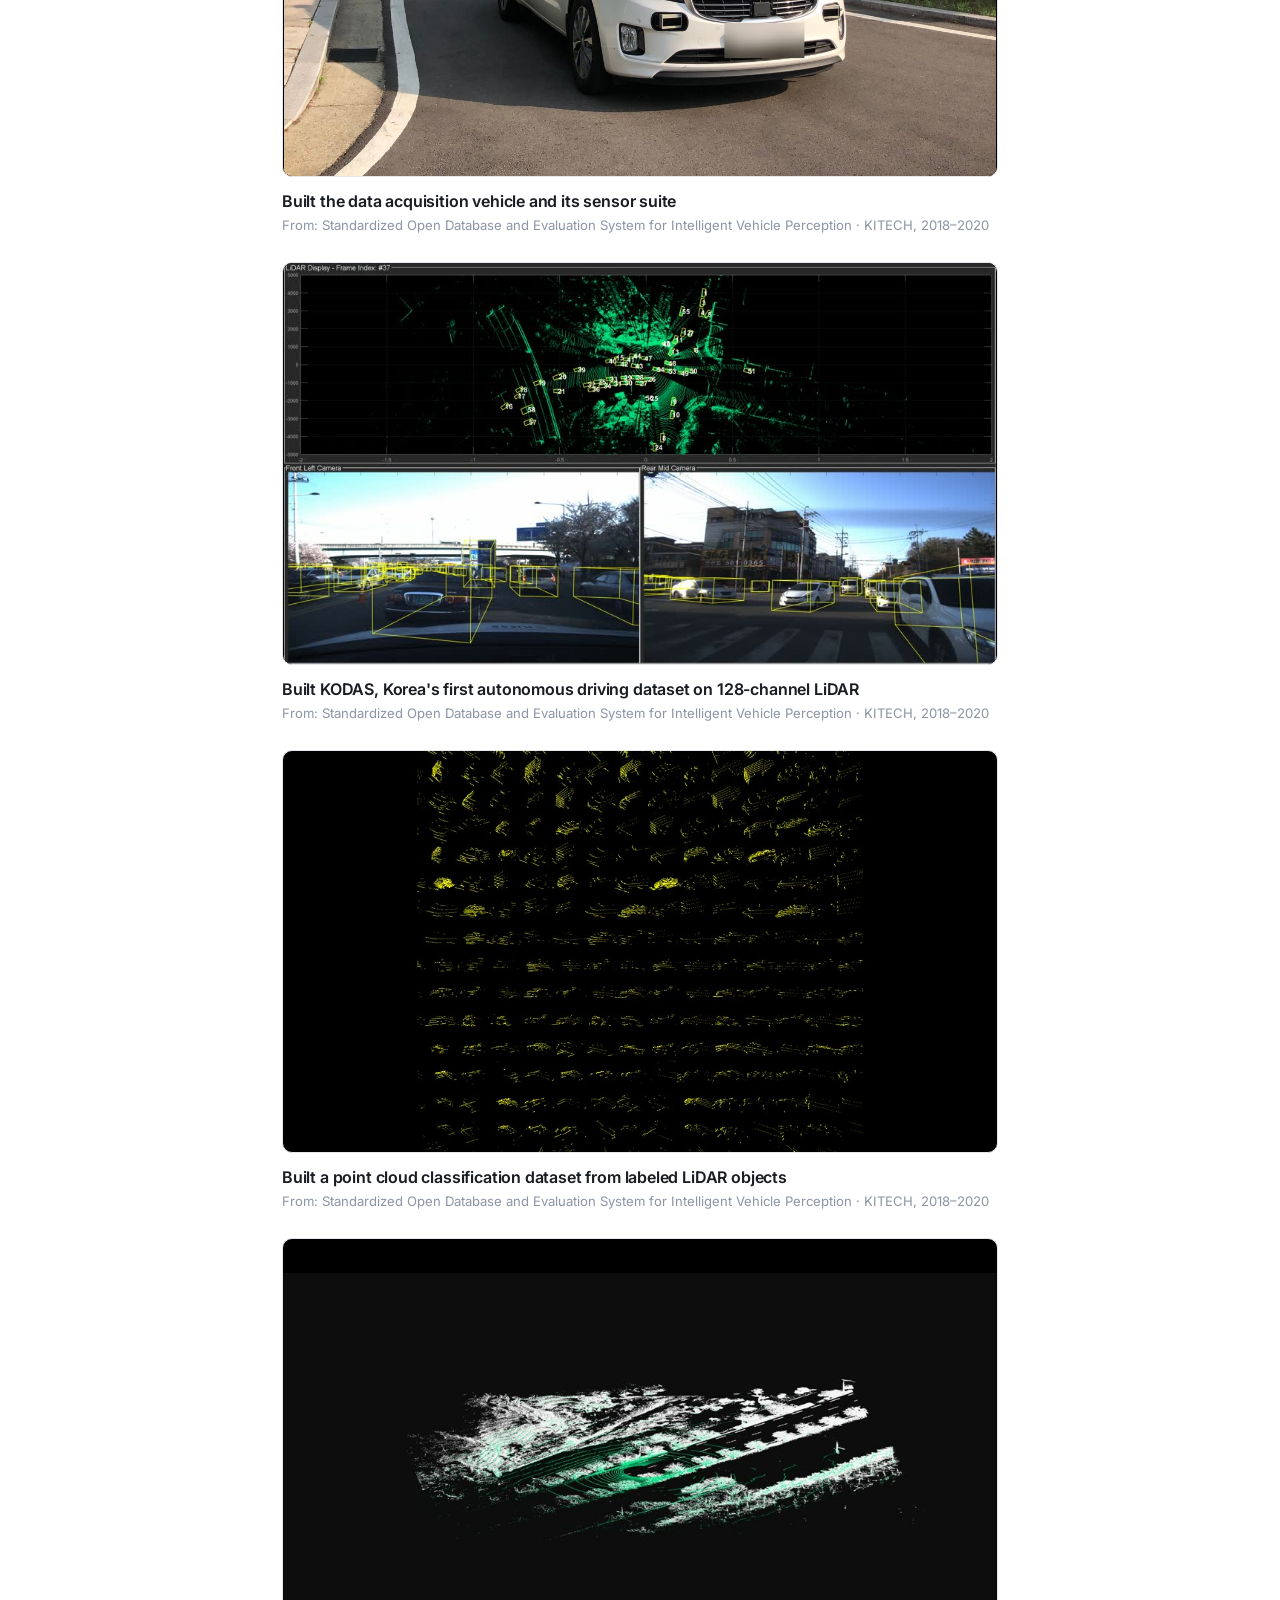
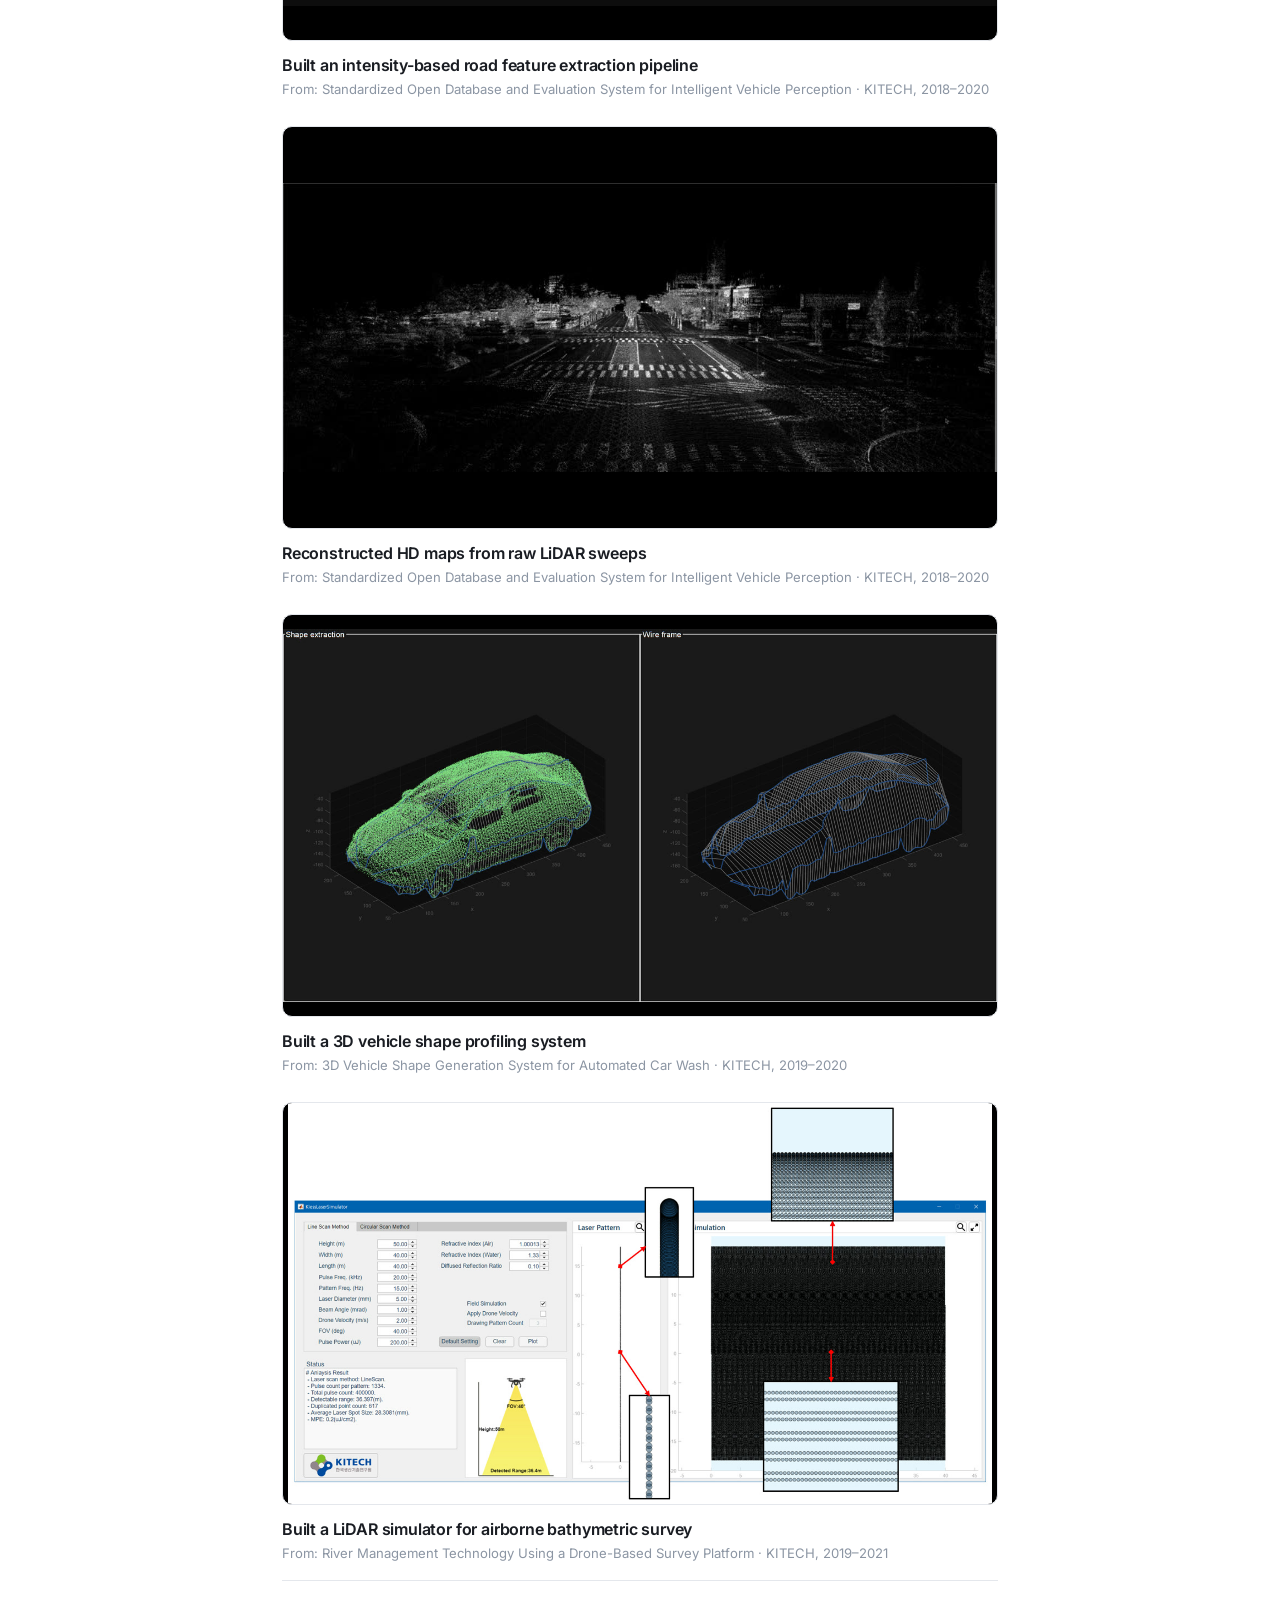
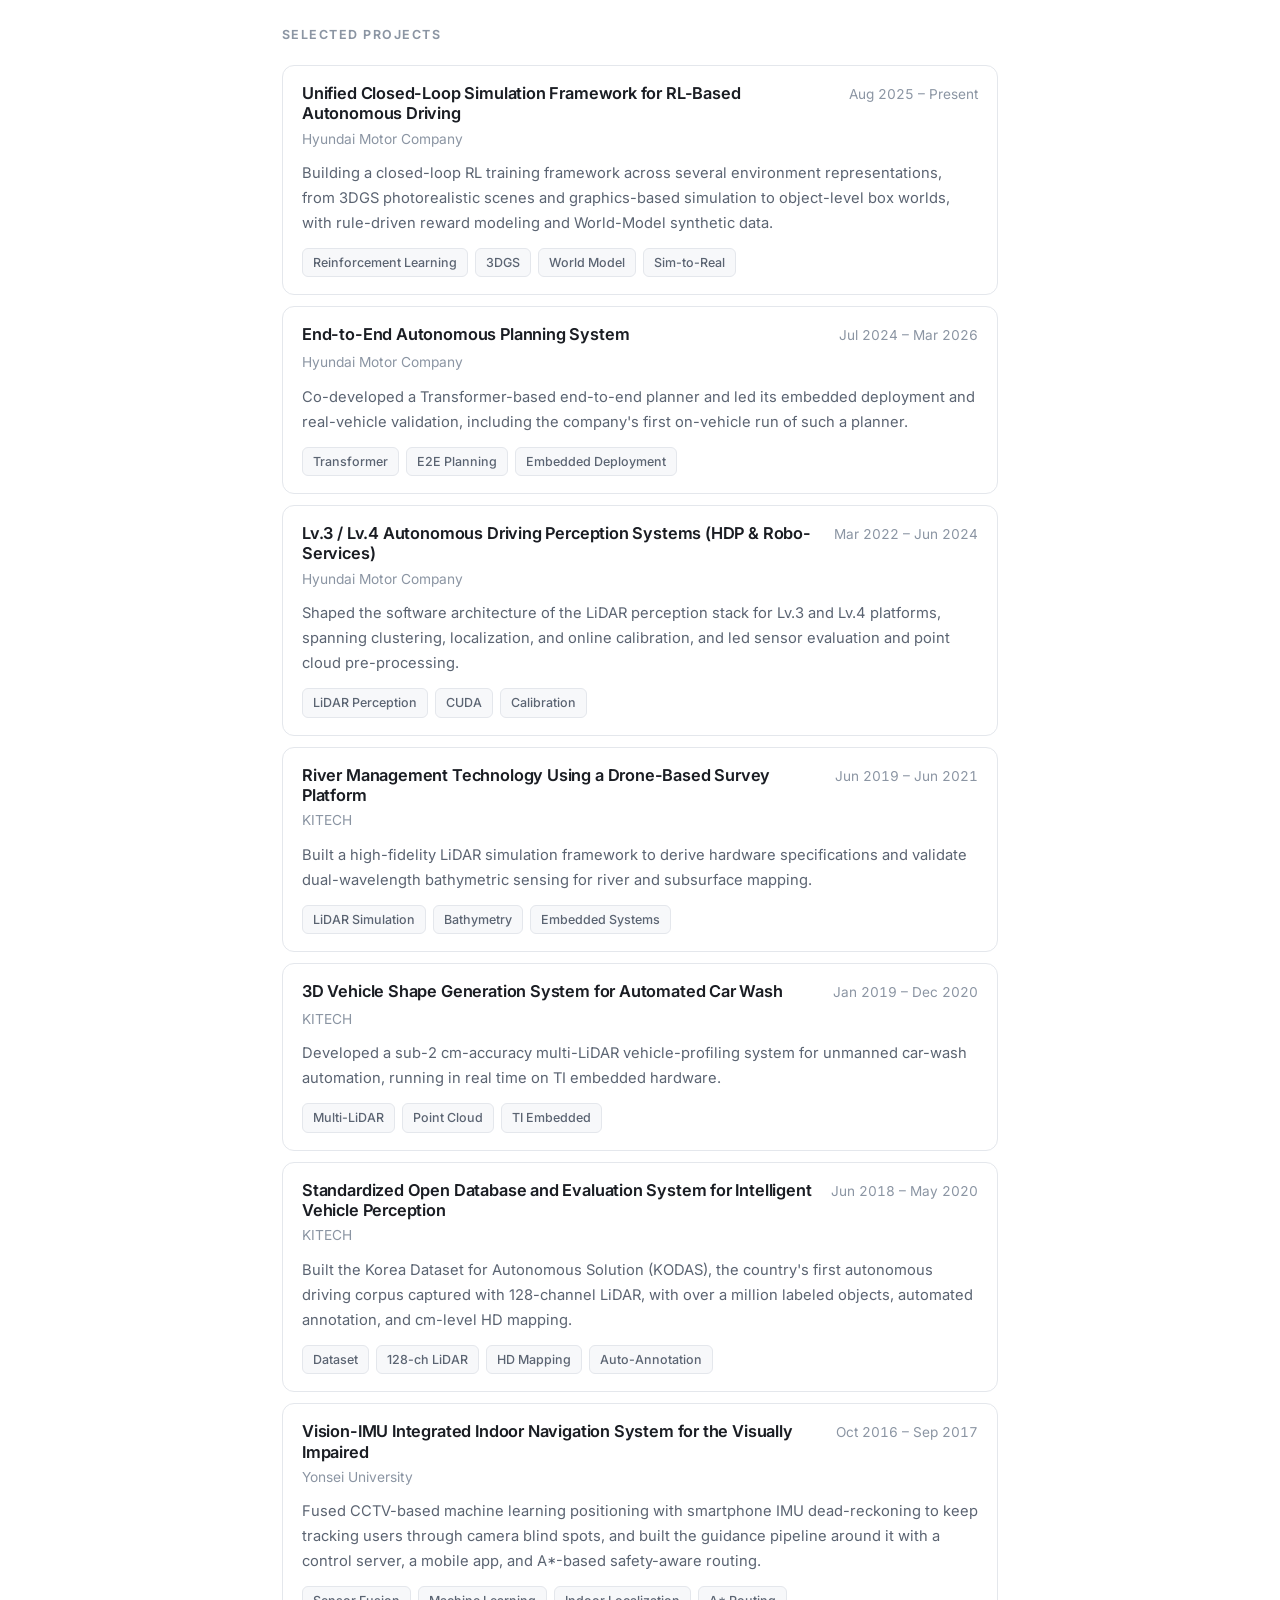
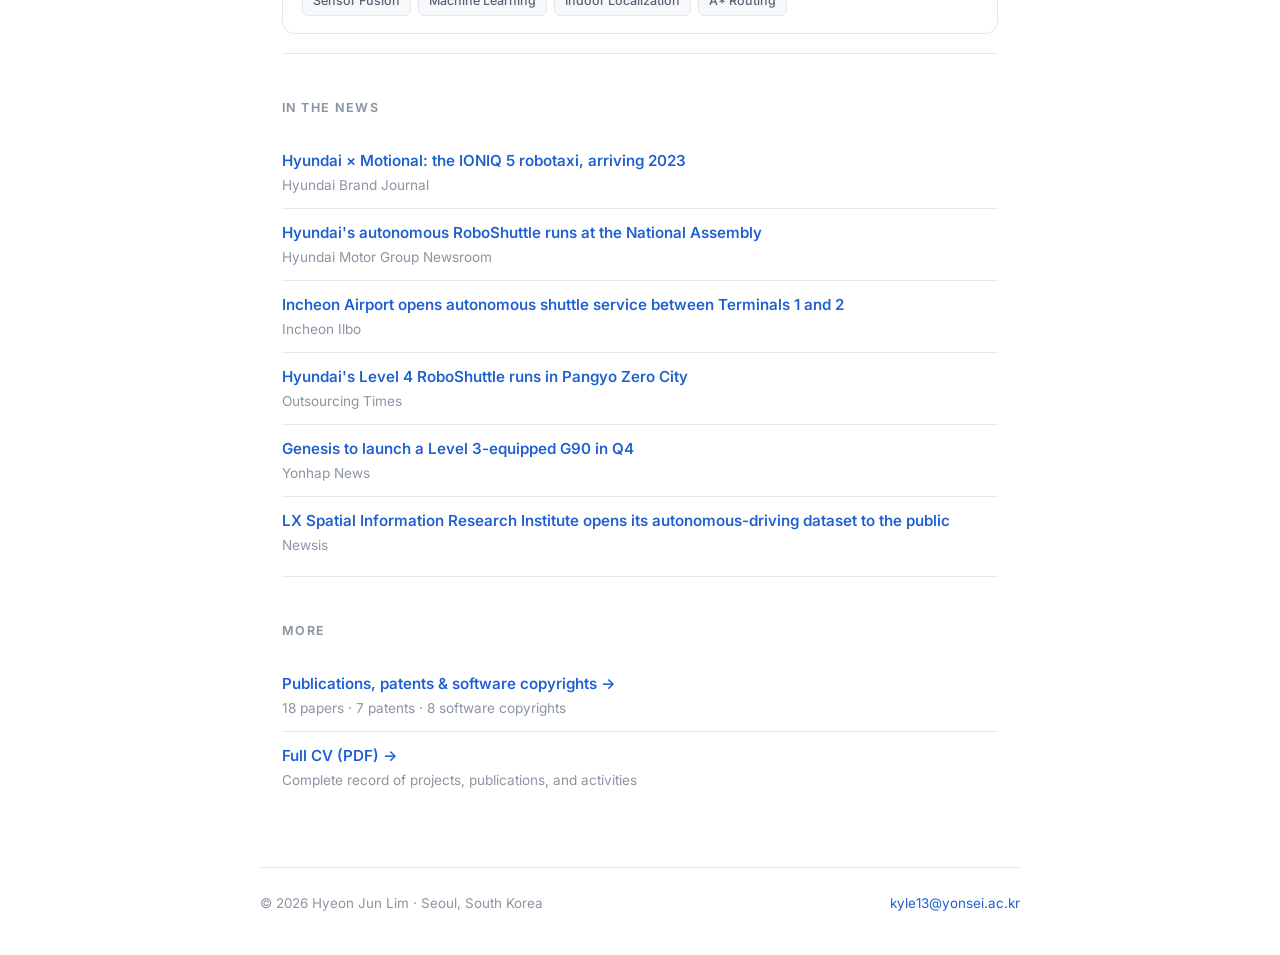
==== commit 62dc8779: "Shorten the NeurIPS invitation and sync the CV on build The line spelled out who should get in touch" ====
--- a/index.html
+++ b/index.html
@@ -55,7 +55,7 @@
 <p>My goal is to develop <strong>scalable reinforcement learning methods and frameworks for real-world autonomous systems</strong>, closing the gap between learning in simulation and reliable operation.</p></div>
      <div class="tags" style="margin-top:6px"><span class="tag">Reinforcement Learning for Physical Systems</span><span class="tag">End-to-End Autonomous Planning</span><span class="tag">Closed-Loop Simulation &amp; Sim-to-Real</span><span class="tag">LiDAR Perception &amp; 3D Reconstruction</span><span class="tag">Robust Control &amp; State Estimation</span></div></section>
 <section class="section" id="news"><h2 class="section-title">News</h2><ul class="news"><li><span class="date">Jul 2026</span><span class="text">Filed a patent on <strong>trajectory data augmentation</strong> for autonomous driving (KR).</span></li>
-<li><span class="date">Dec 2025</span><span class="text">Attended <strong>NeurIPS 2025</strong> in San Diego. Always happy to chat with anyone interested in reinforcement learning for physical systems!</span><img class="news-thumb" src="assets/img/news/neurips-2025.jpg" alt="NeurIPS 2025 attendee badge at the San Diego Convention Center" loading="lazy"></li>
+<li><span class="date">Dec 2025</span><span class="text">Attended <strong>NeurIPS 2025</strong> in San Diego. Always happy to chat!</span><img class="news-thumb" src="assets/img/news/neurips-2025.jpg" alt="NeurIPS 2025 attendee badge at the San Diego Convention Center" loading="lazy"></li>
 <li><span class="date">Dec 2025</span><span class="text">Served as a reviewer for <em>Journal of Electrical Engineering &amp; Technology</em>.</span></li>
 <li><span class="date">Aug 2025</span><span class="text">Started a new project on a <strong>closed-loop simulation framework</strong> for RL-based autonomous driving.</span></li>
 <li><span class="date">Jul 2025</span><span class="text">Filed a patent on AI- and multi-sensor-based <strong>object detection</strong> data processing (KR / US / CN).</span></li>
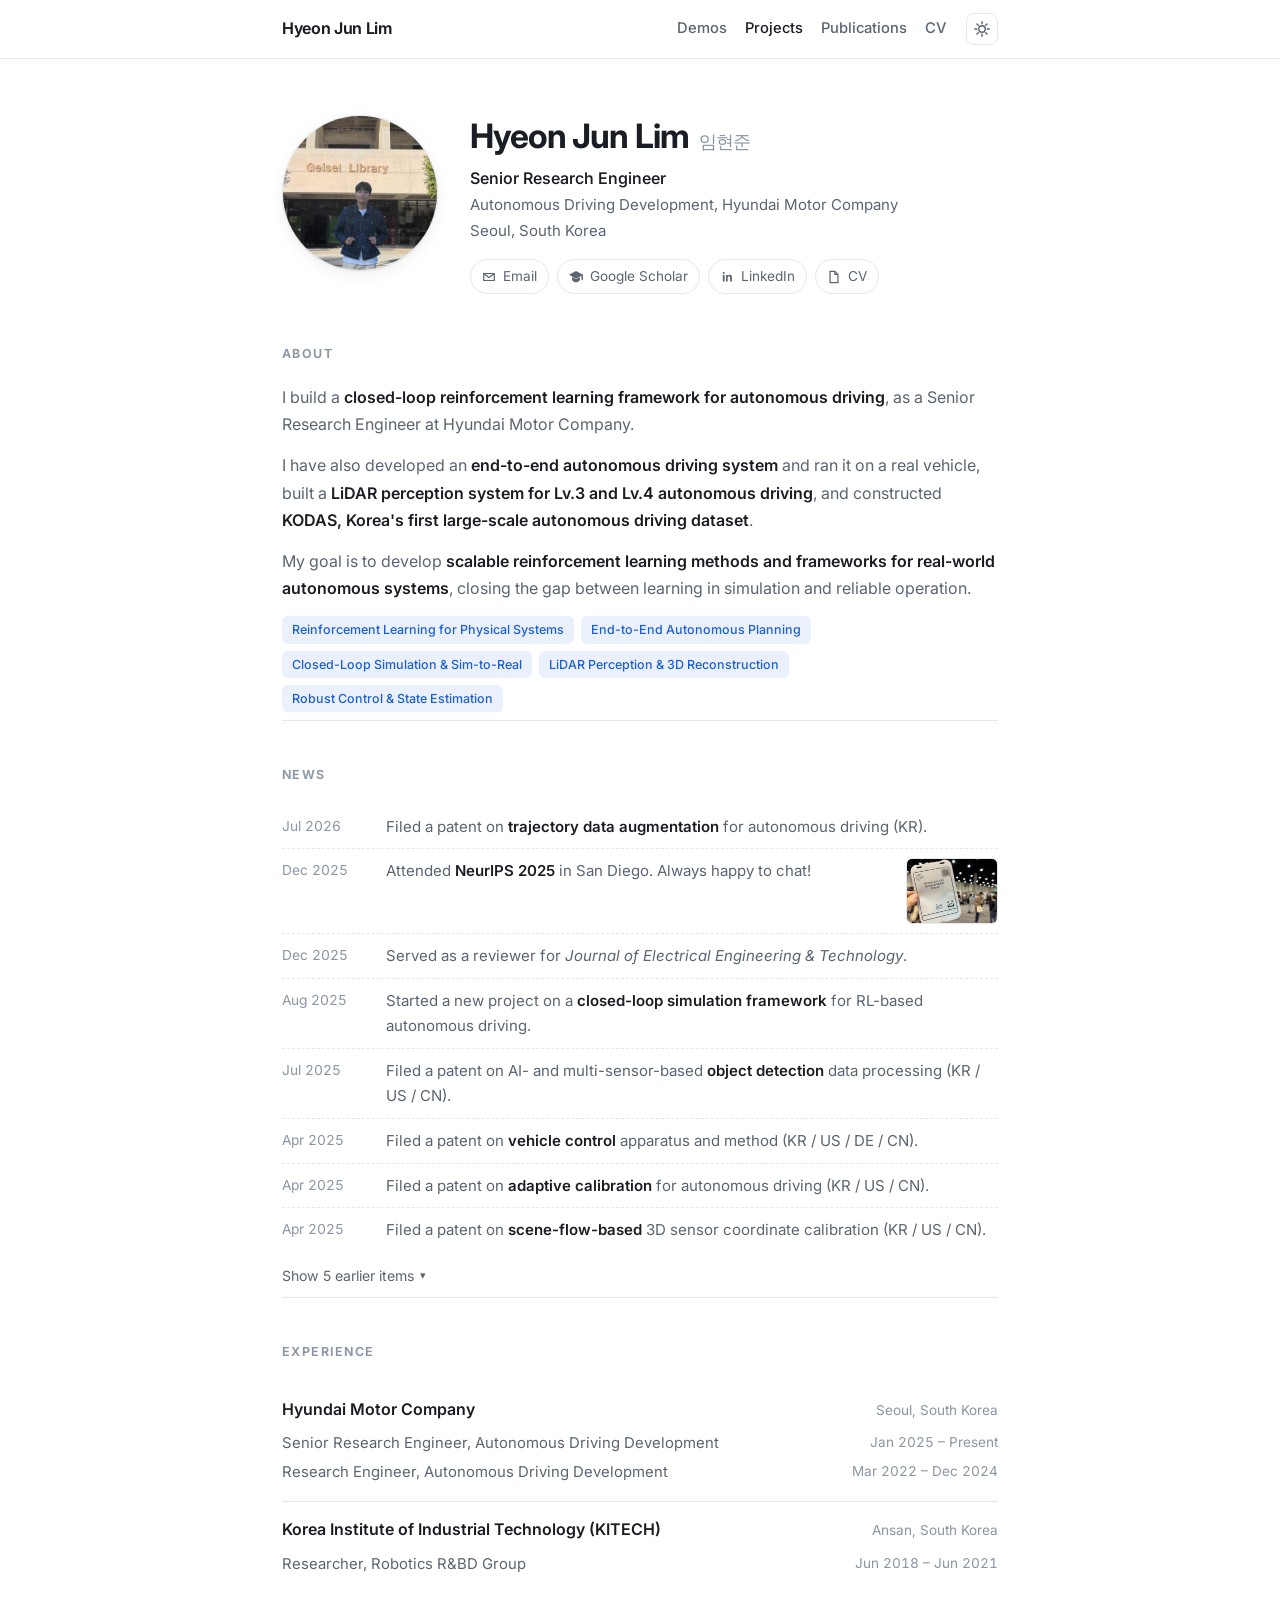
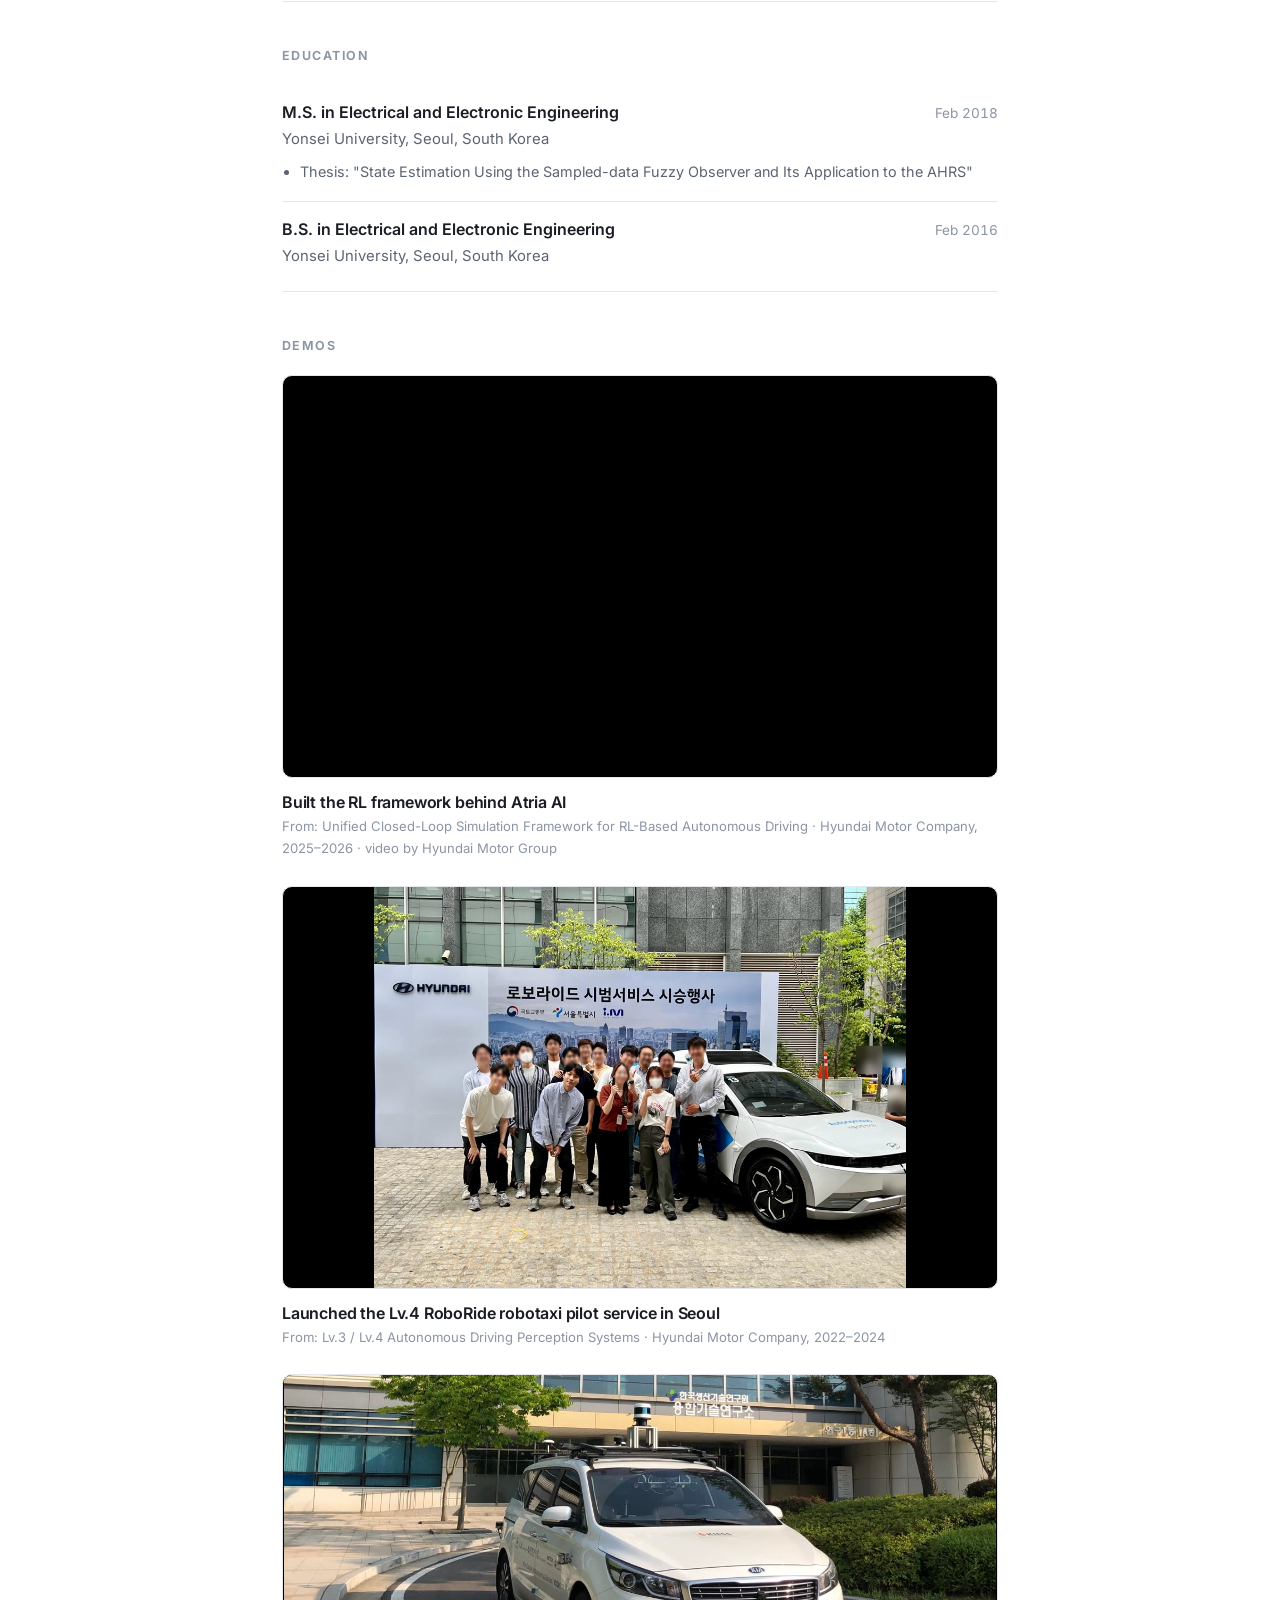
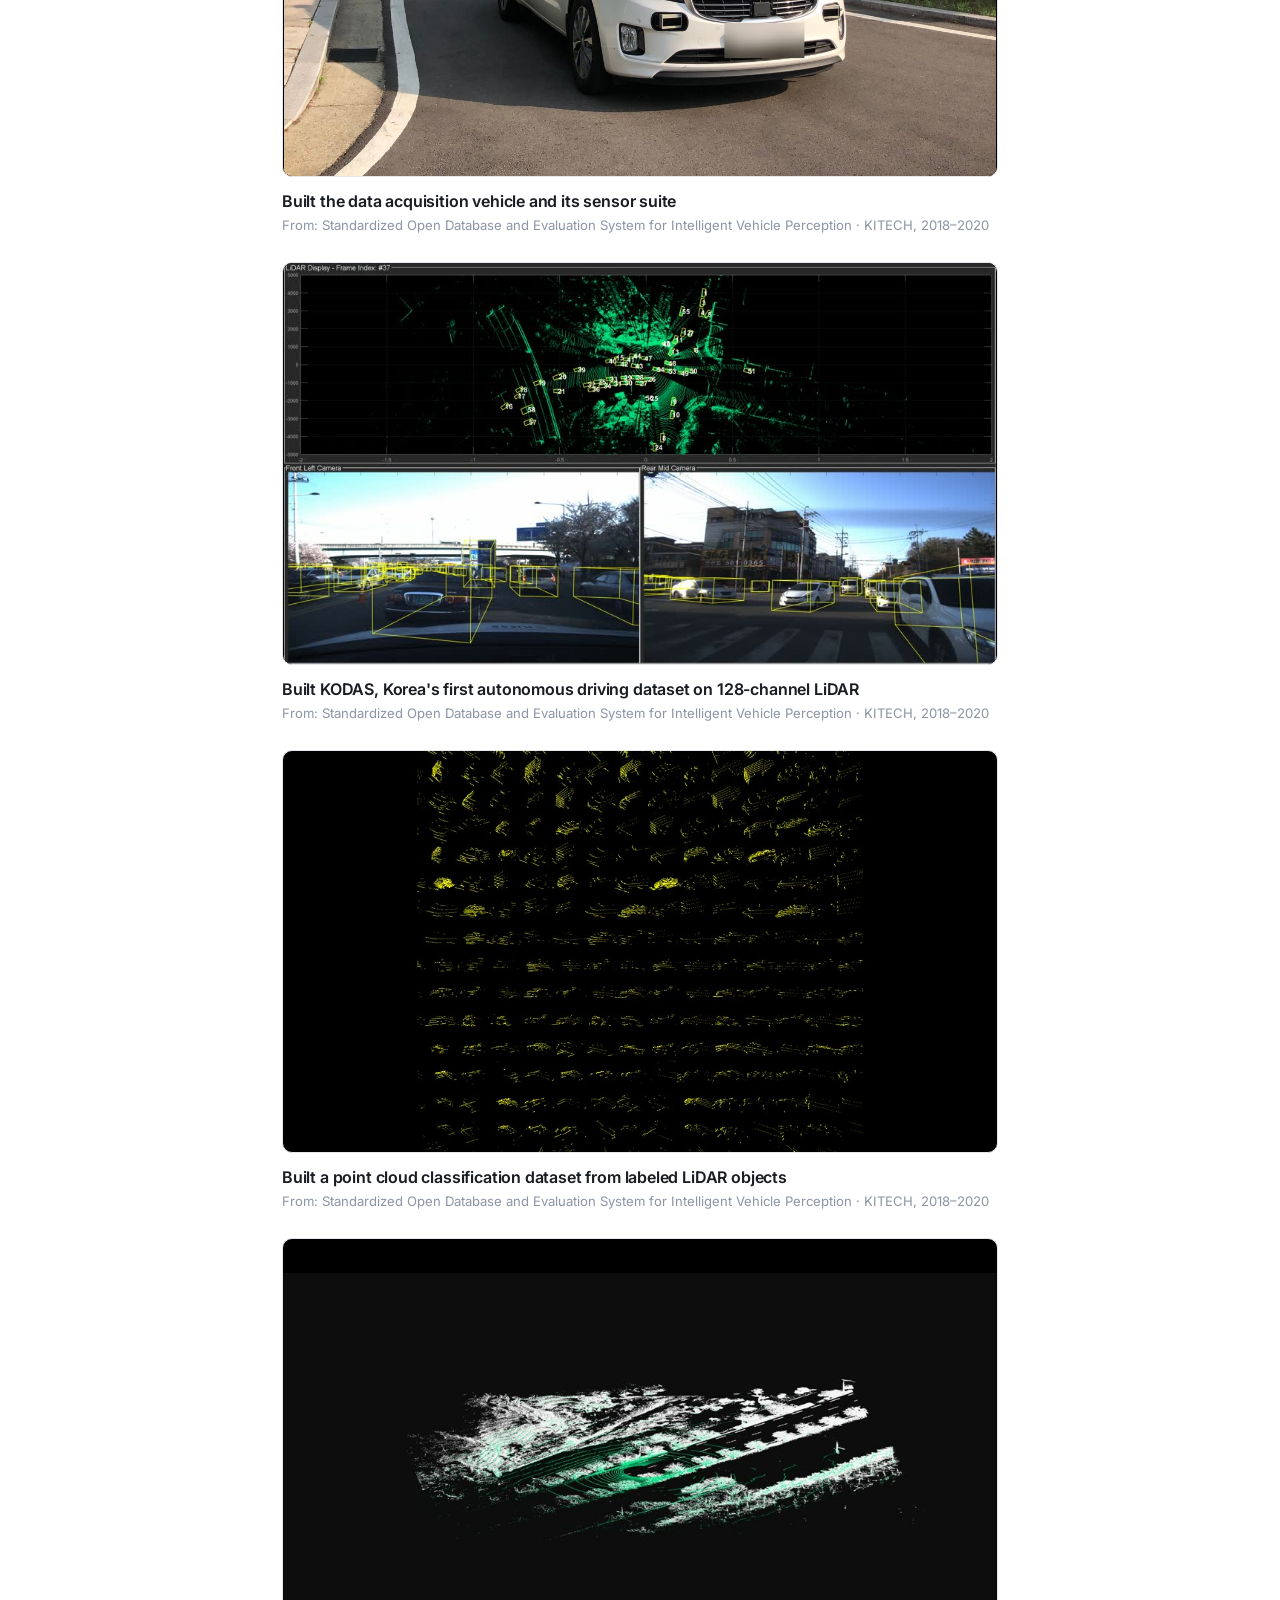
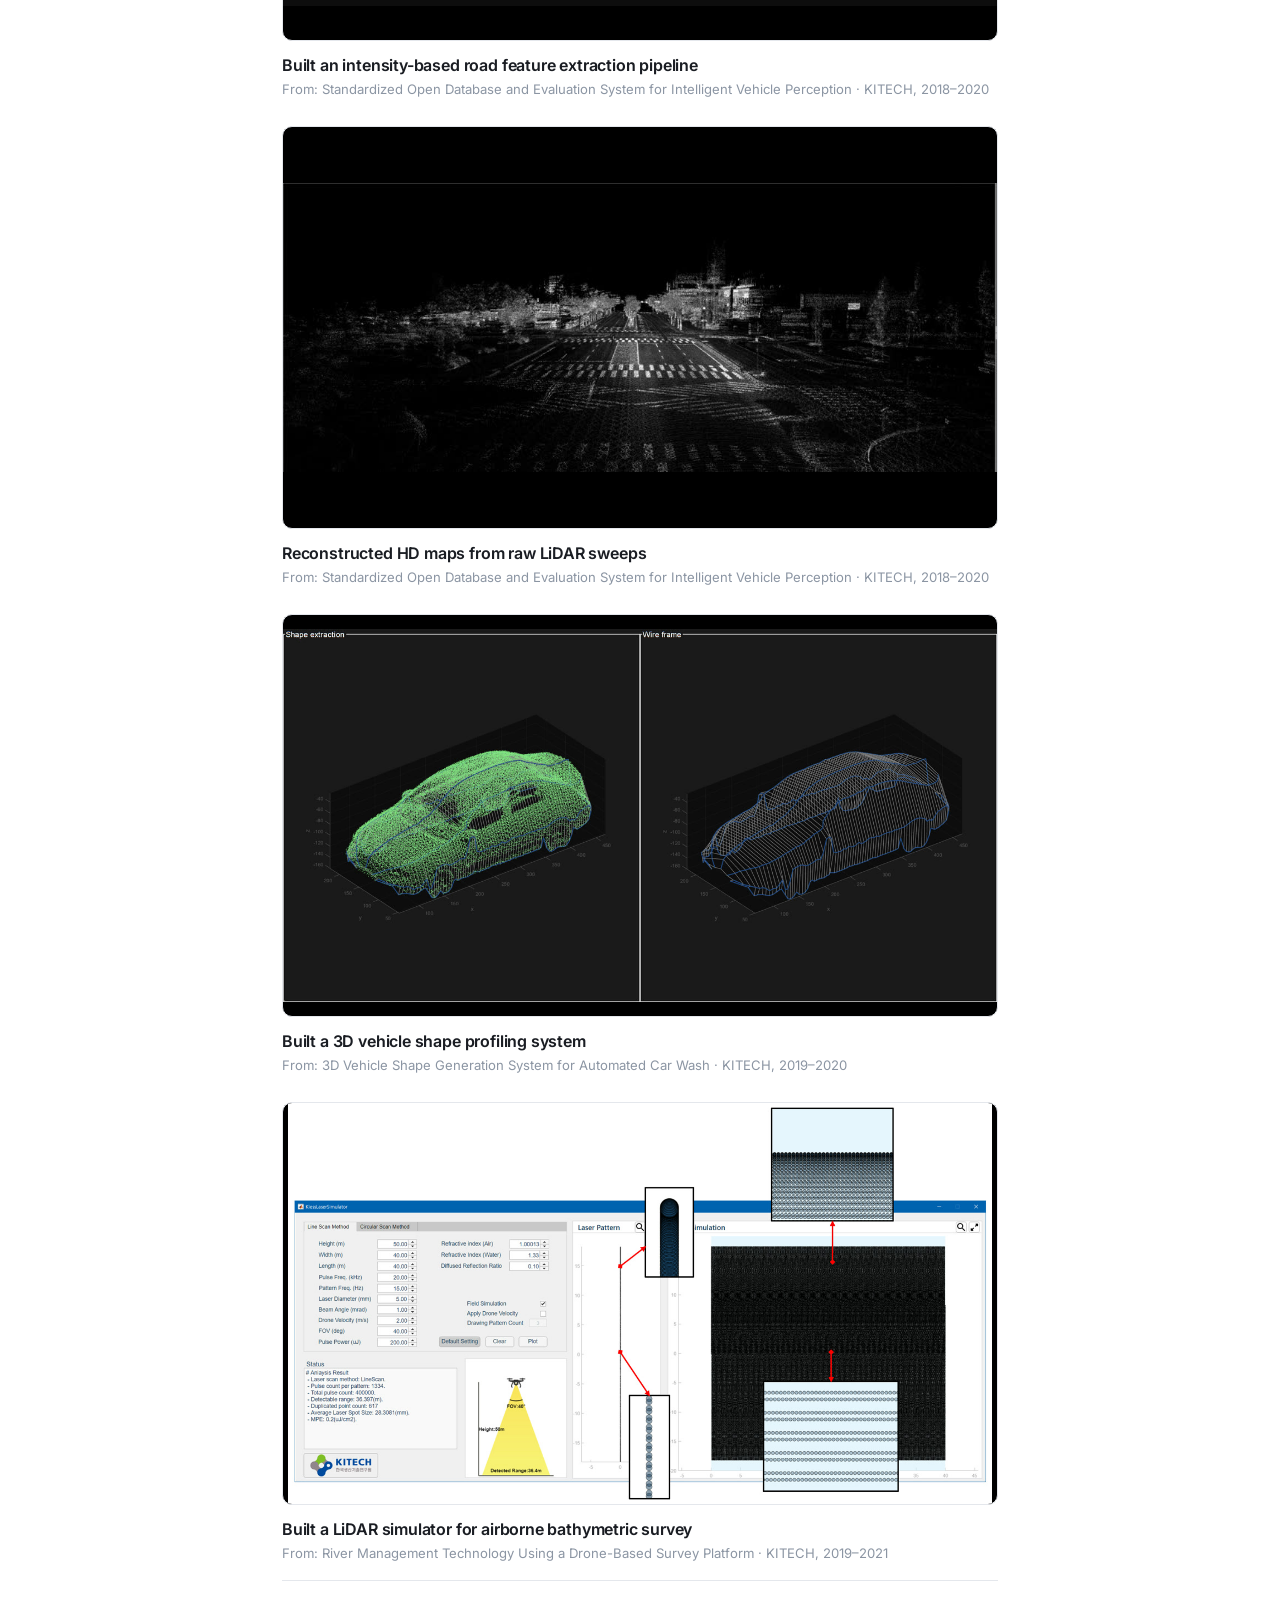
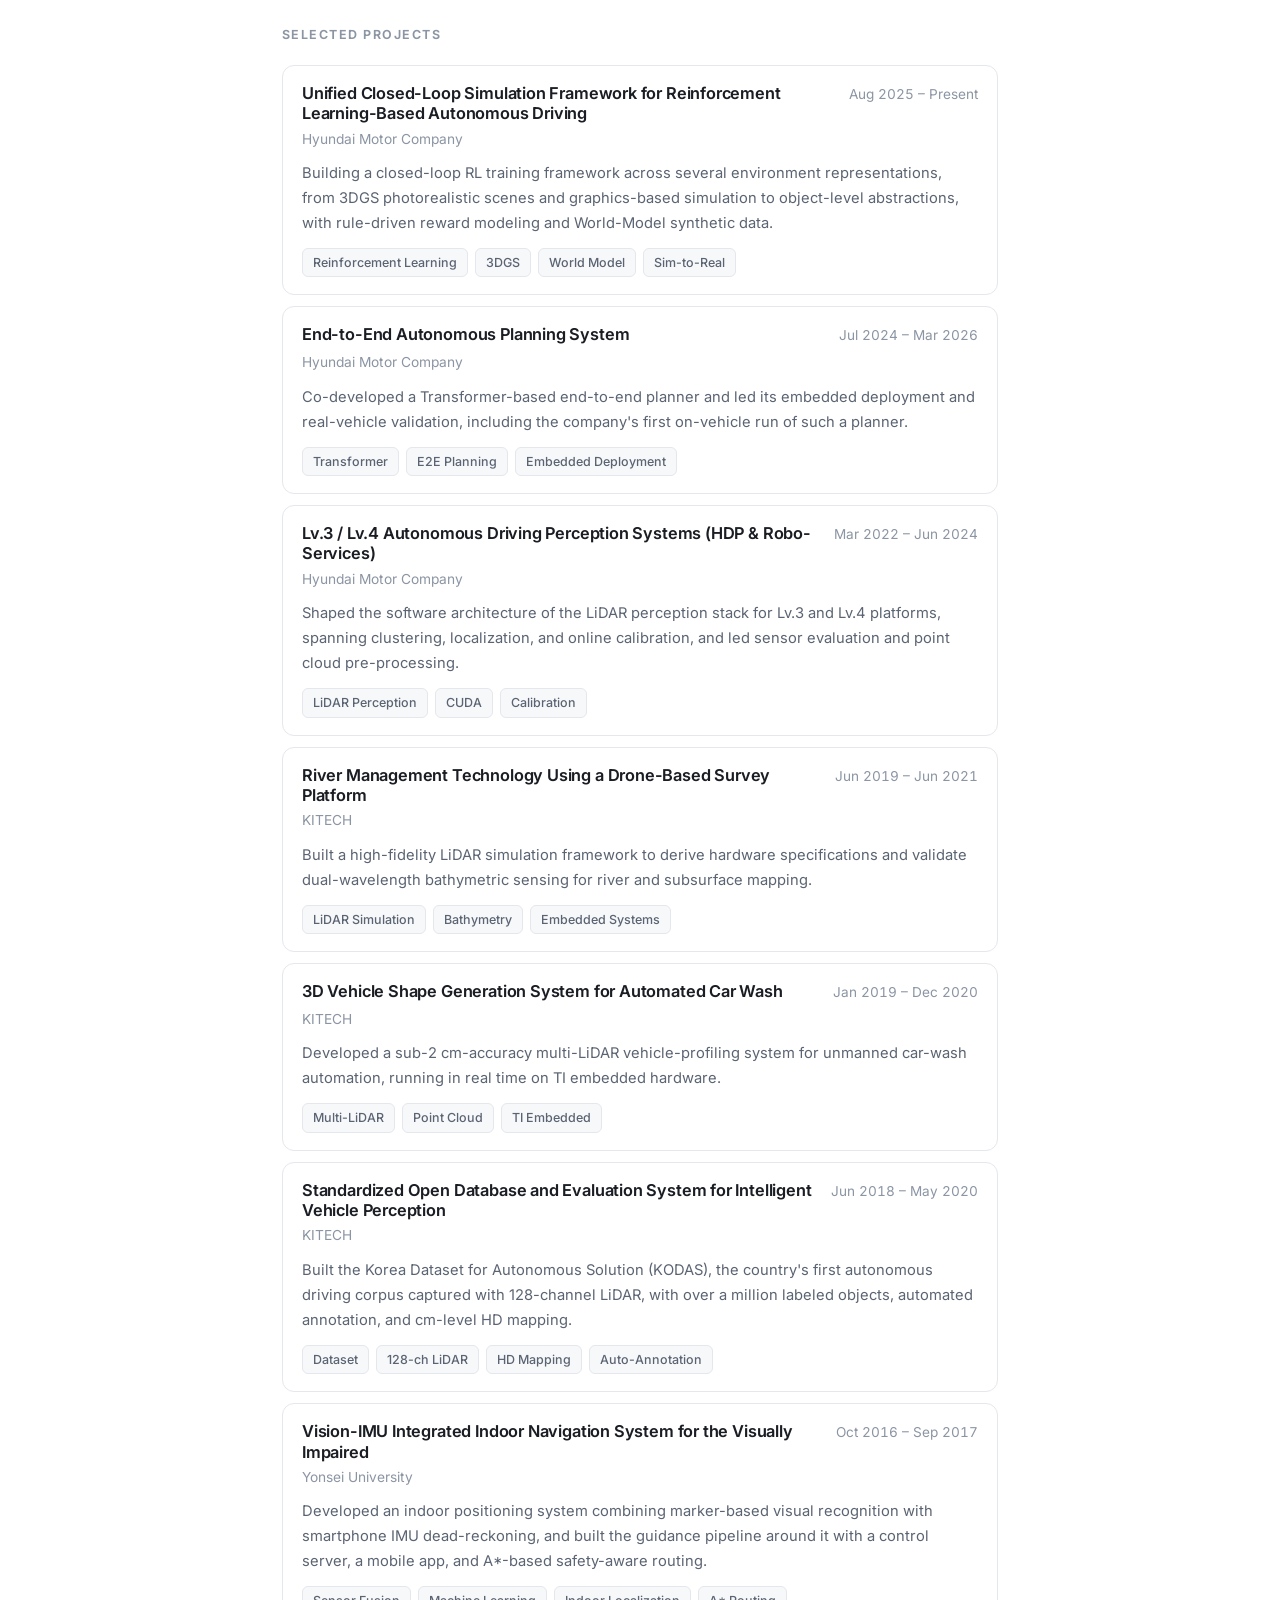
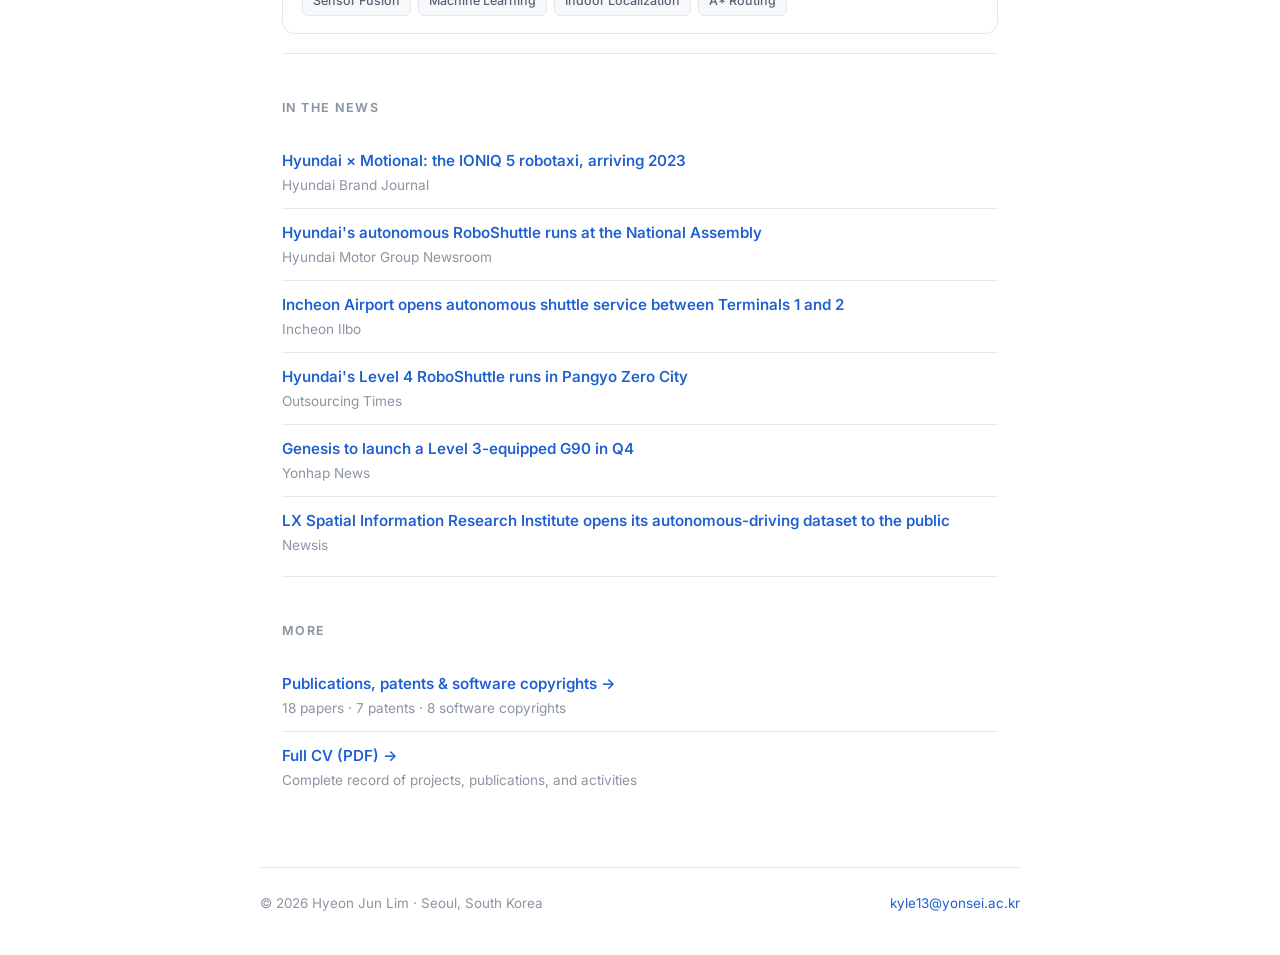
==== commit 0862a473: "Rewrite the CV key projects and sync them with the web profile Key Projects now carries all seven pr" ====
--- a/index.html
+++ b/index.html
@@ -157,9 +157,9 @@
     </figcaption>
   </figure></section>
 <section class="section" id="projects"><h2 class="section-title">Selected Projects</h2><article class="project">
-    <div class="project-head"><h3 class="project-title">Unified Closed-Loop Simulation Framework for RL-Based Autonomous Driving</h3><span class="entry-period">Aug 2025 – Present</span></div>
+    <div class="project-head"><h3 class="project-title">Unified Closed-Loop Simulation Framework for Reinforcement Learning-Based Autonomous Driving</h3><span class="entry-period">Aug 2025 – Present</span></div>
     <div class="project-org">Hyundai Motor Company</div>
-    <p class="project-summary">Building a closed-loop RL training framework across several environment representations, from 3DGS photorealistic scenes and graphics-based simulation to object-level box worlds, with rule-driven reward modeling and World-Model synthetic data.</p>
+    <p class="project-summary">Building a closed-loop RL training framework across several environment representations, from 3DGS photorealistic scenes and graphics-based simulation to object-level abstractions, with rule-driven reward modeling and World-Model synthetic data.</p>
     <div class="tags"><span class="tag tag--plain">Reinforcement Learning</span><span class="tag tag--plain">3DGS</span><span class="tag tag--plain">World Model</span><span class="tag tag--plain">Sim-to-Real</span></div>
   </article>
 <article class="project">
@@ -195,7 +195,7 @@
 <article class="project">
     <div class="project-head"><h3 class="project-title">Vision-IMU Integrated Indoor Navigation System for the Visually Impaired</h3><span class="entry-period">Oct 2016 – Sep 2017</span></div>
     <div class="project-org">Yonsei University</div>
-    <p class="project-summary">Fused CCTV-based machine learning positioning with smartphone IMU dead-reckoning to keep tracking users through camera blind spots, and built the guidance pipeline around it with a control server, a mobile app, and A*-based safety-aware routing.</p>
+    <p class="project-summary">Developed an indoor positioning system combining marker-based visual recognition with smartphone IMU dead-reckoning, and built the guidance pipeline around it with a control server, a mobile app, and A*-based safety-aware routing.</p>
     <div class="tags"><span class="tag tag--plain">Sensor Fusion</span><span class="tag tag--plain">Machine Learning</span><span class="tag tag--plain">Indoor Localization</span><span class="tag tag--plain">A* Routing</span></div>
   </article></section>
 
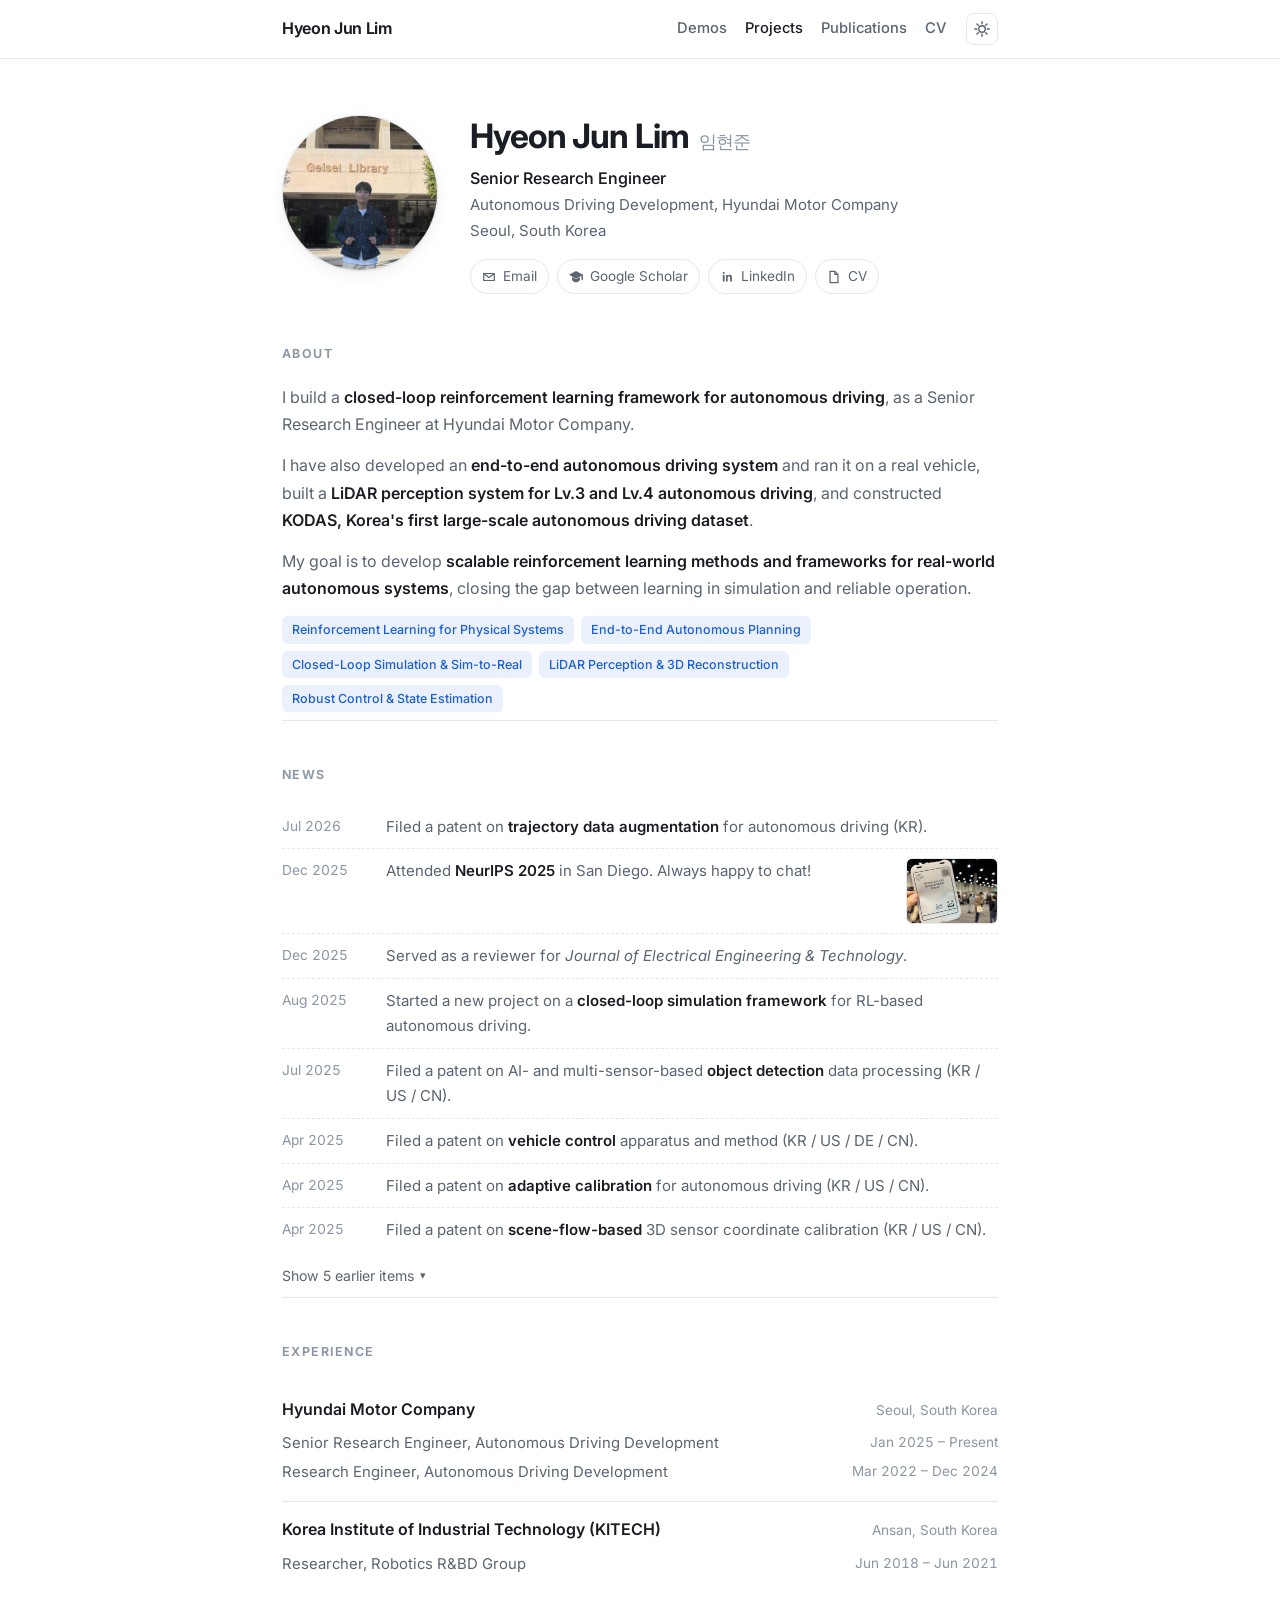
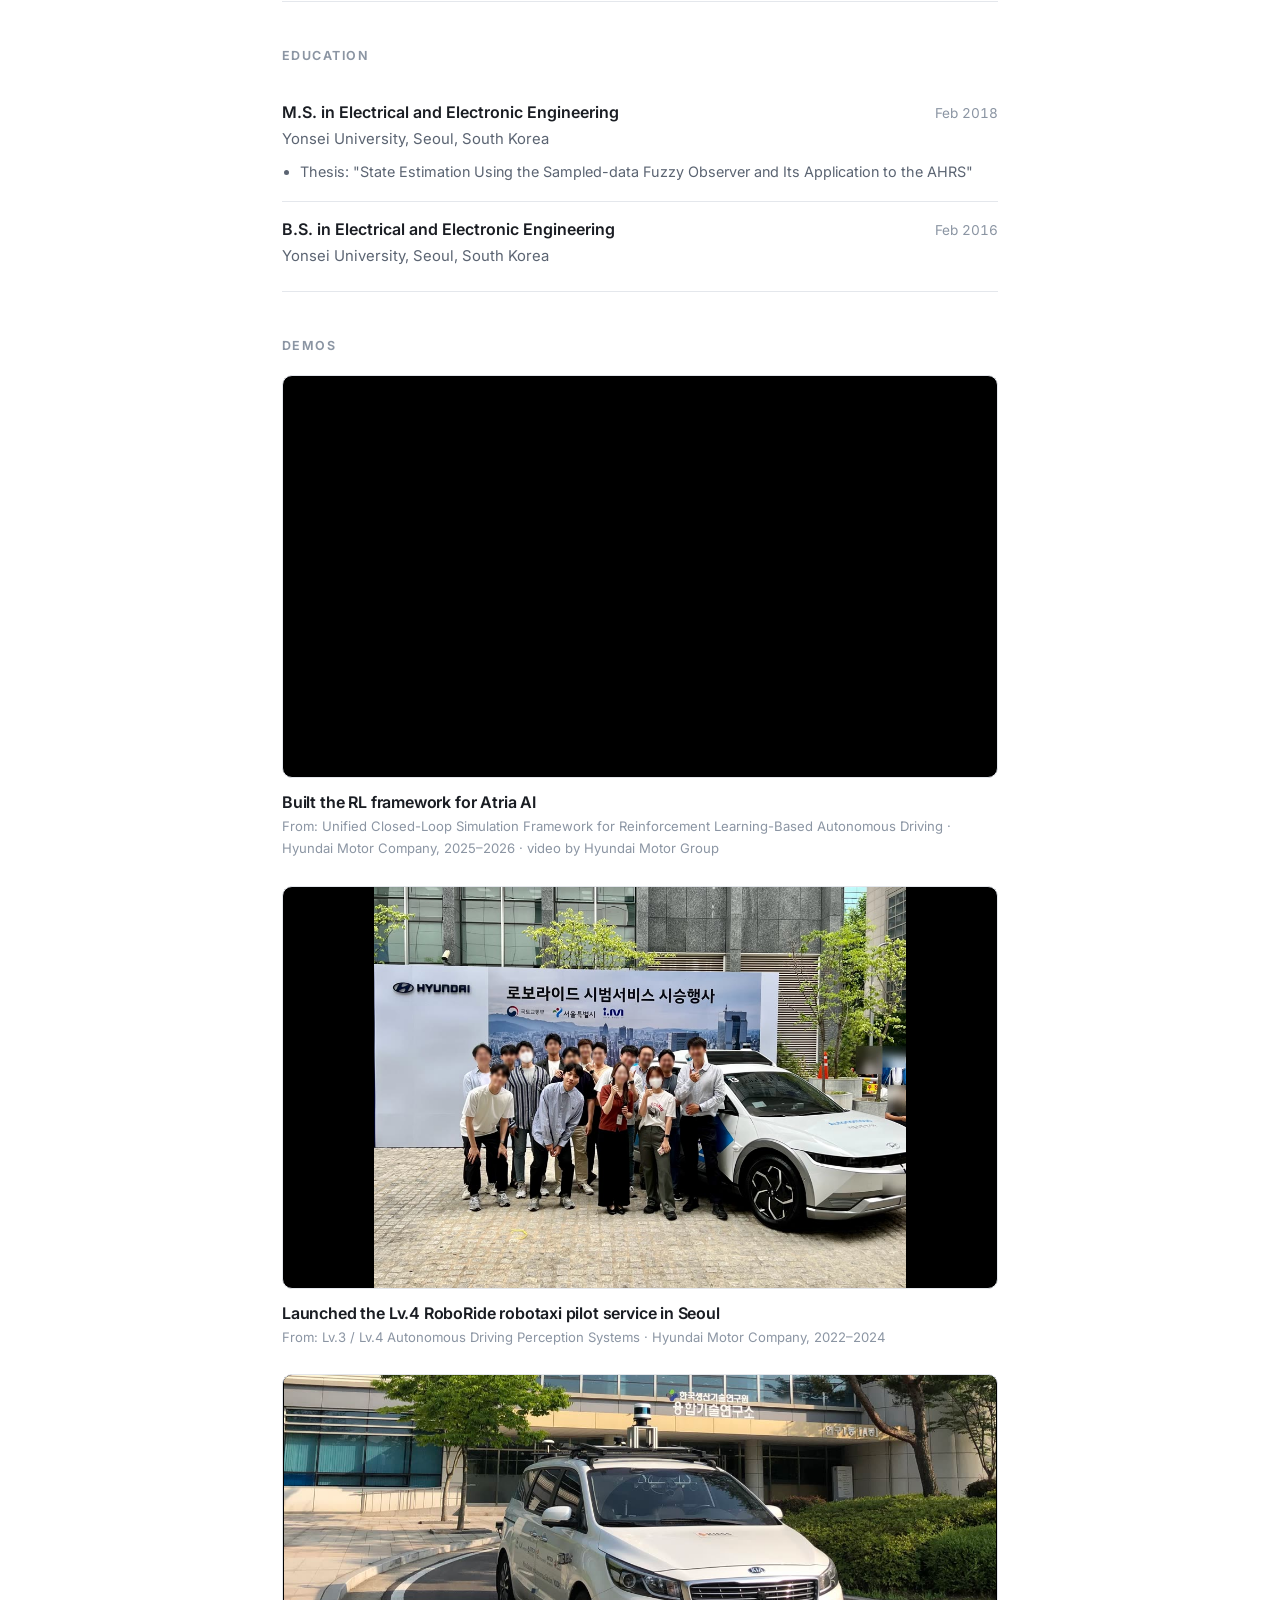
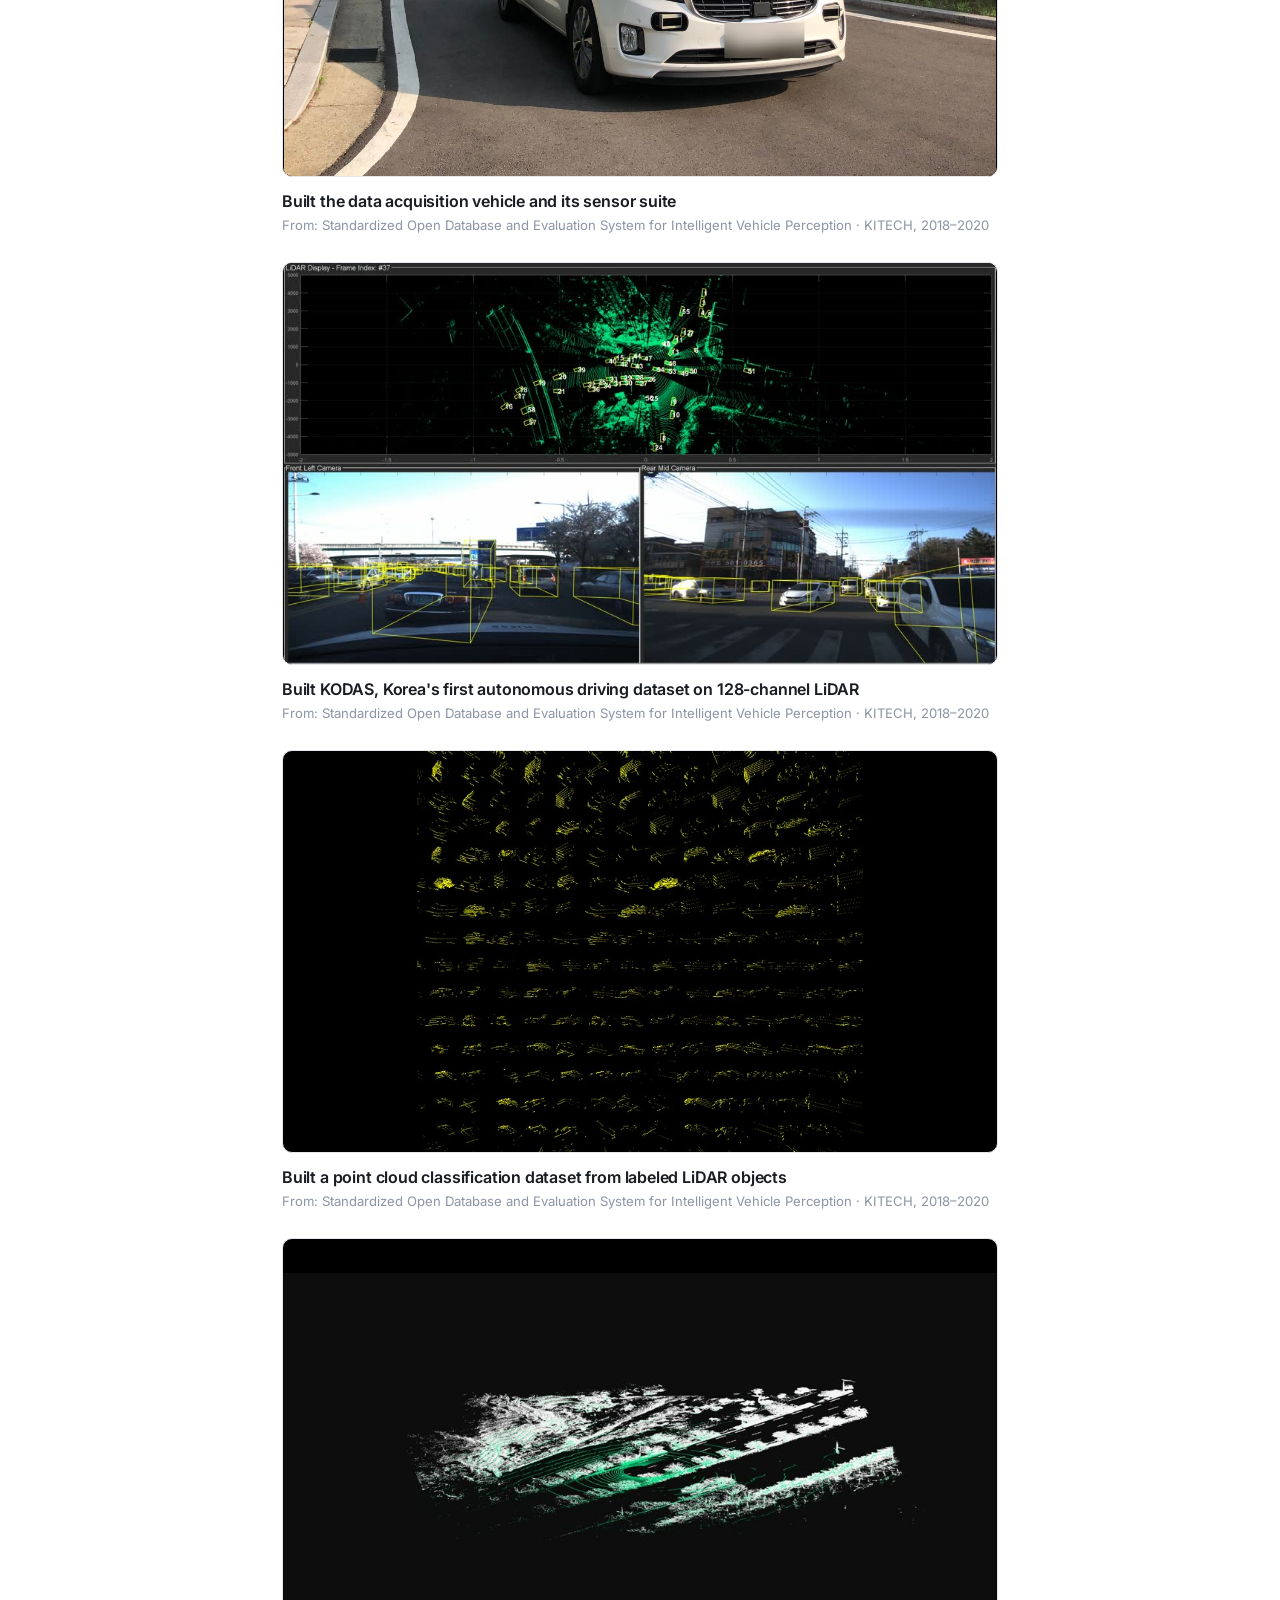
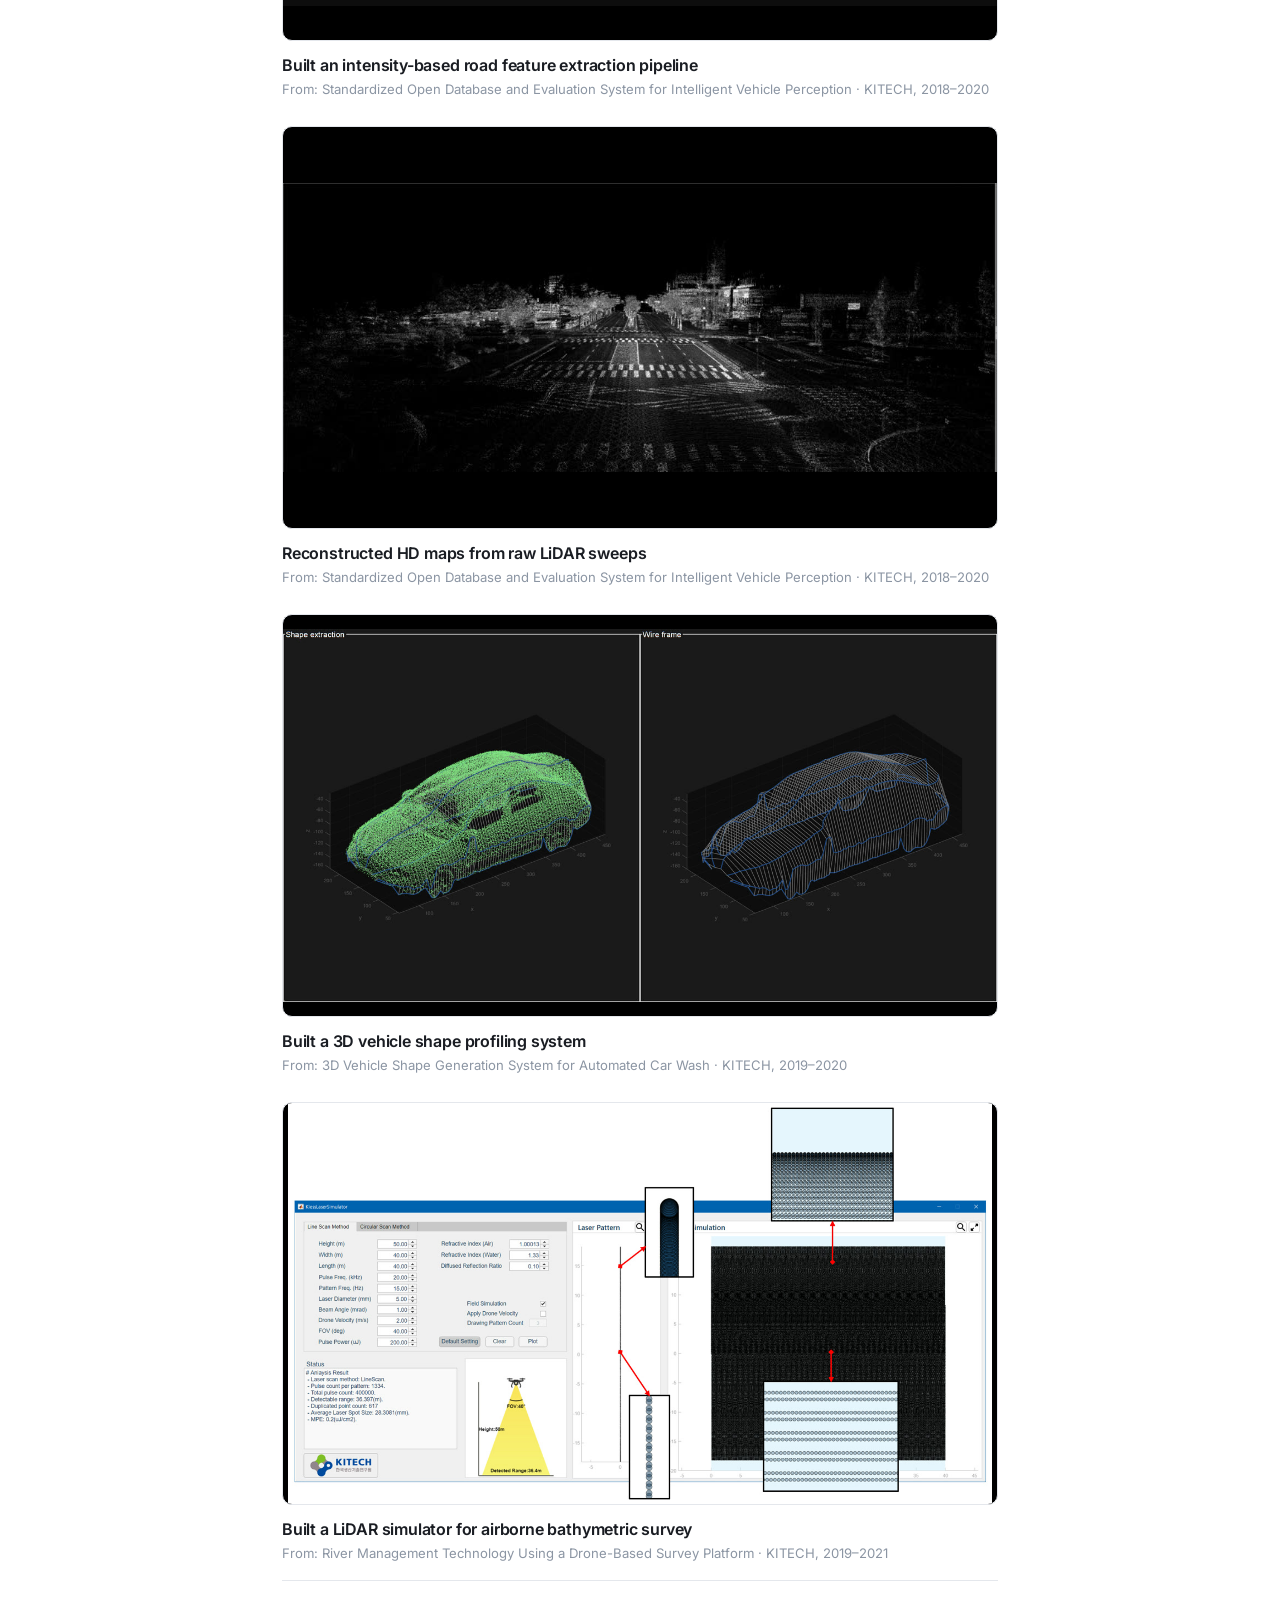
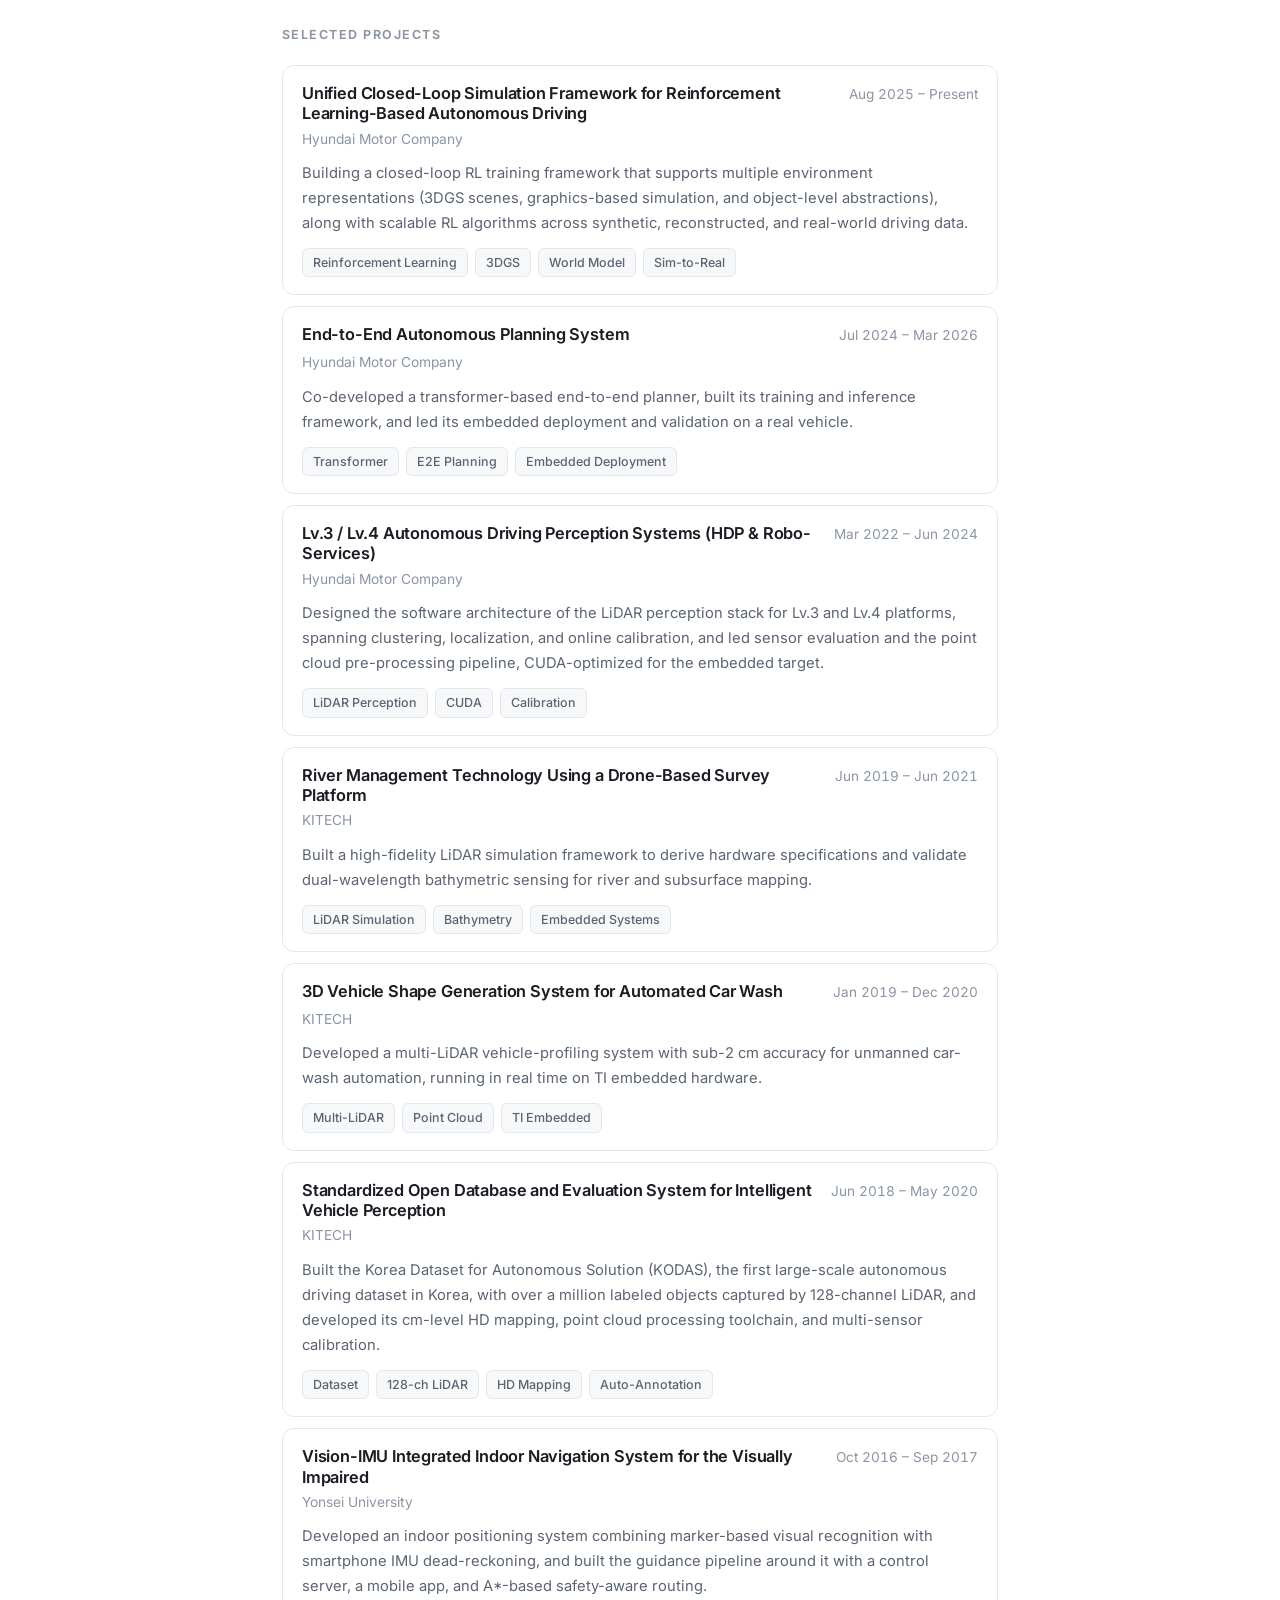
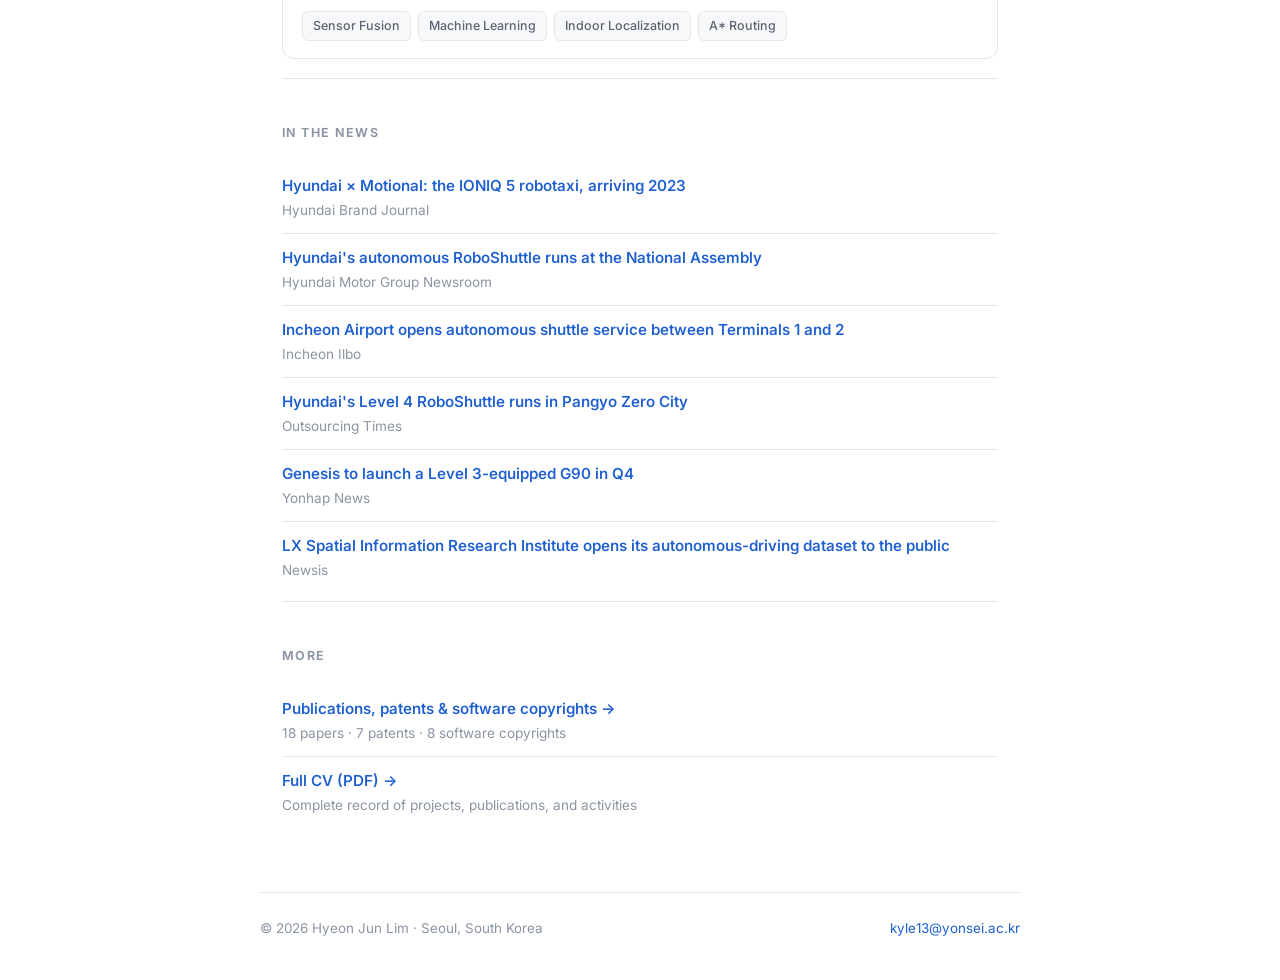
==== commit d26cc6ba: "Align the web project summaries with the CV The two had drifted apart in more than wording: the site" ====
--- a/index.html
+++ b/index.html
@@ -85,10 +85,10 @@
     
   </div></section>
 <section class="section" id="demos"><h2 class="section-title">Demos</h2><figure class="demo">
-    <div class="demo-frame"><iframe src="https://www.youtube-nocookie.com/embed/-7BEzmdrlcU" title="Built the RL framework behind Atria AI" loading="lazy" allow="accelerometer; clipboard-write; encrypted-media; picture-in-picture" allowfullscreen referrerpolicy="strict-origin-when-cross-origin"></iframe></div>
-    <figcaption>
-      <h3 class="demo-title">Built the RL framework behind Atria AI</h3>
-      <div class="demo-project">From: Unified Closed-Loop Simulation Framework for RL-Based Autonomous Driving · Hyundai Motor Company, 2025–2026 · video by Hyundai Motor Group</div>
+    <div class="demo-frame"><iframe src="https://www.youtube-nocookie.com/embed/-7BEzmdrlcU" title="Built the RL framework for Atria AI" loading="lazy" allow="accelerometer; clipboard-write; encrypted-media; picture-in-picture" allowfullscreen referrerpolicy="strict-origin-when-cross-origin"></iframe></div>
+    <figcaption>
+      <h3 class="demo-title">Built the RL framework for Atria AI</h3>
+      <div class="demo-project">From: Unified Closed-Loop Simulation Framework for Reinforcement Learning-Based Autonomous Driving · Hyundai Motor Company, 2025–2026 · video by Hyundai Motor Group</div>
       
     </figcaption>
   </figure>
@@ -159,19 +159,19 @@
 <section class="section" id="projects"><h2 class="section-title">Selected Projects</h2><article class="project">
     <div class="project-head"><h3 class="project-title">Unified Closed-Loop Simulation Framework for Reinforcement Learning-Based Autonomous Driving</h3><span class="entry-period">Aug 2025 – Present</span></div>
     <div class="project-org">Hyundai Motor Company</div>
-    <p class="project-summary">Building a closed-loop RL training framework across several environment representations, from 3DGS photorealistic scenes and graphics-based simulation to object-level abstractions, with rule-driven reward modeling and World-Model synthetic data.</p>
+    <p class="project-summary">Building a closed-loop RL training framework that supports multiple environment representations (3DGS scenes, graphics-based simulation, and object-level abstractions), along with scalable RL algorithms across synthetic, reconstructed, and real-world driving data.</p>
     <div class="tags"><span class="tag tag--plain">Reinforcement Learning</span><span class="tag tag--plain">3DGS</span><span class="tag tag--plain">World Model</span><span class="tag tag--plain">Sim-to-Real</span></div>
   </article>
 <article class="project">
     <div class="project-head"><h3 class="project-title">End-to-End Autonomous Planning System</h3><span class="entry-period">Jul 2024 – Mar 2026</span></div>
     <div class="project-org">Hyundai Motor Company</div>
-    <p class="project-summary">Co-developed a Transformer-based end-to-end planner and led its embedded deployment and real-vehicle validation, including the company's first on-vehicle run of such a planner.</p>
+    <p class="project-summary">Co-developed a transformer-based end-to-end planner, built its training and inference framework, and led its embedded deployment and validation on a real vehicle.</p>
     <div class="tags"><span class="tag tag--plain">Transformer</span><span class="tag tag--plain">E2E Planning</span><span class="tag tag--plain">Embedded Deployment</span></div>
   </article>
 <article class="project">
     <div class="project-head"><h3 class="project-title">Lv.3 / Lv.4 Autonomous Driving Perception Systems (HDP &amp; Robo-Services)</h3><span class="entry-period">Mar 2022 – Jun 2024</span></div>
     <div class="project-org">Hyundai Motor Company</div>
-    <p class="project-summary">Shaped the software architecture of the LiDAR perception stack for Lv.3 and Lv.4 platforms, spanning clustering, localization, and online calibration, and led sensor evaluation and point cloud pre-processing.</p>
+    <p class="project-summary">Designed the software architecture of the LiDAR perception stack for Lv.3 and Lv.4 platforms, spanning clustering, localization, and online calibration, and led sensor evaluation and the point cloud pre-processing pipeline, CUDA-optimized for the embedded target.</p>
     <div class="tags"><span class="tag tag--plain">LiDAR Perception</span><span class="tag tag--plain">CUDA</span><span class="tag tag--plain">Calibration</span></div>
   </article>
 <article class="project">
@@ -183,13 +183,13 @@
 <article class="project">
     <div class="project-head"><h3 class="project-title">3D Vehicle Shape Generation System for Automated Car Wash</h3><span class="entry-period">Jan 2019 – Dec 2020</span></div>
     <div class="project-org">KITECH</div>
-    <p class="project-summary">Developed a sub-2 cm-accuracy multi-LiDAR vehicle-profiling system for unmanned car-wash automation, running in real time on TI embedded hardware.</p>
+    <p class="project-summary">Developed a multi-LiDAR vehicle-profiling system with sub-2 cm accuracy for unmanned car-wash automation, running in real time on TI embedded hardware.</p>
     <div class="tags"><span class="tag tag--plain">Multi-LiDAR</span><span class="tag tag--plain">Point Cloud</span><span class="tag tag--plain">TI Embedded</span></div>
   </article>
 <article class="project">
     <div class="project-head"><h3 class="project-title">Standardized Open Database and Evaluation System for Intelligent Vehicle Perception</h3><span class="entry-period">Jun 2018 – May 2020</span></div>
     <div class="project-org">KITECH</div>
-    <p class="project-summary">Built the Korea Dataset for Autonomous Solution (KODAS), the country's first autonomous driving corpus captured with 128-channel LiDAR, with over a million labeled objects, automated annotation, and cm-level HD mapping.</p>
+    <p class="project-summary">Built the Korea Dataset for Autonomous Solution (KODAS), the first large-scale autonomous driving dataset in Korea, with over a million labeled objects captured by 128-channel LiDAR, and developed its cm-level HD mapping, point cloud processing toolchain, and multi-sensor calibration.</p>
     <div class="tags"><span class="tag tag--plain">Dataset</span><span class="tag tag--plain">128-ch LiDAR</span><span class="tag tag--plain">HD Mapping</span><span class="tag tag--plain">Auto-Annotation</span></div>
   </article>
 <article class="project">
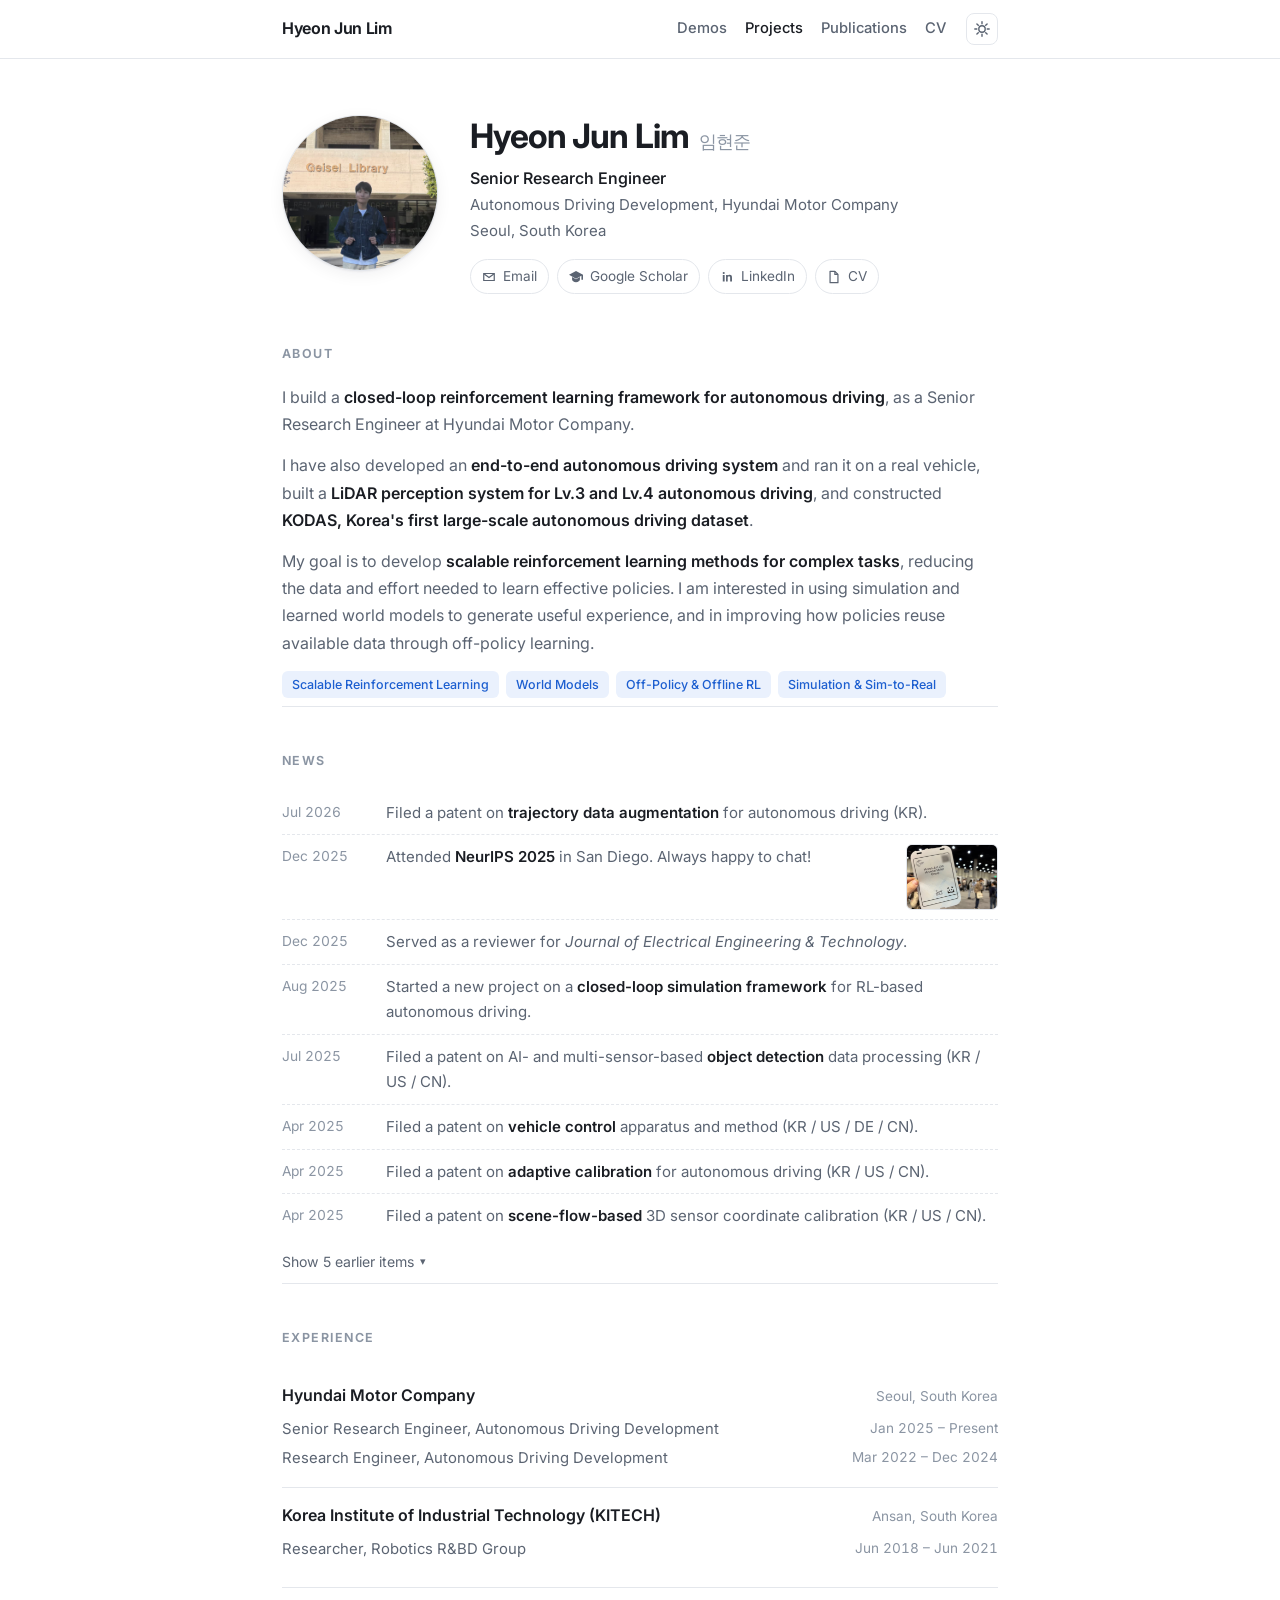
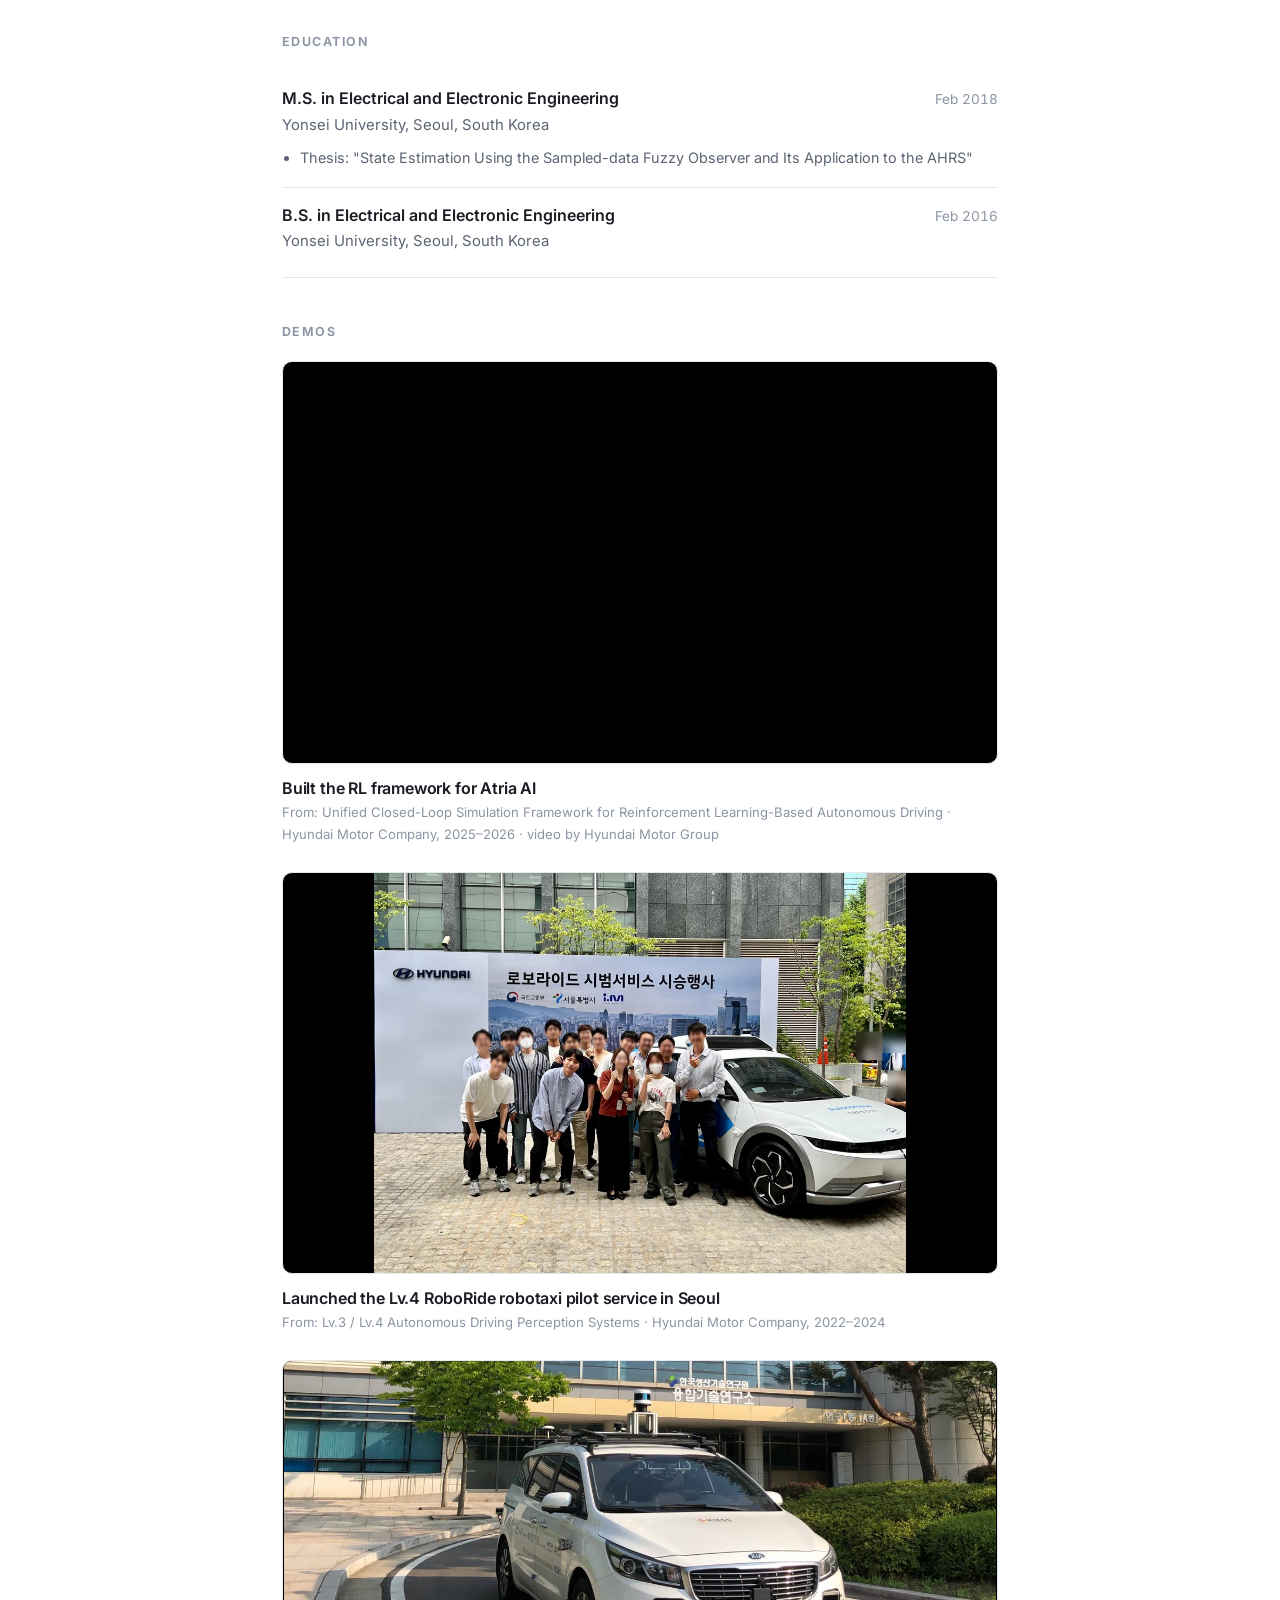
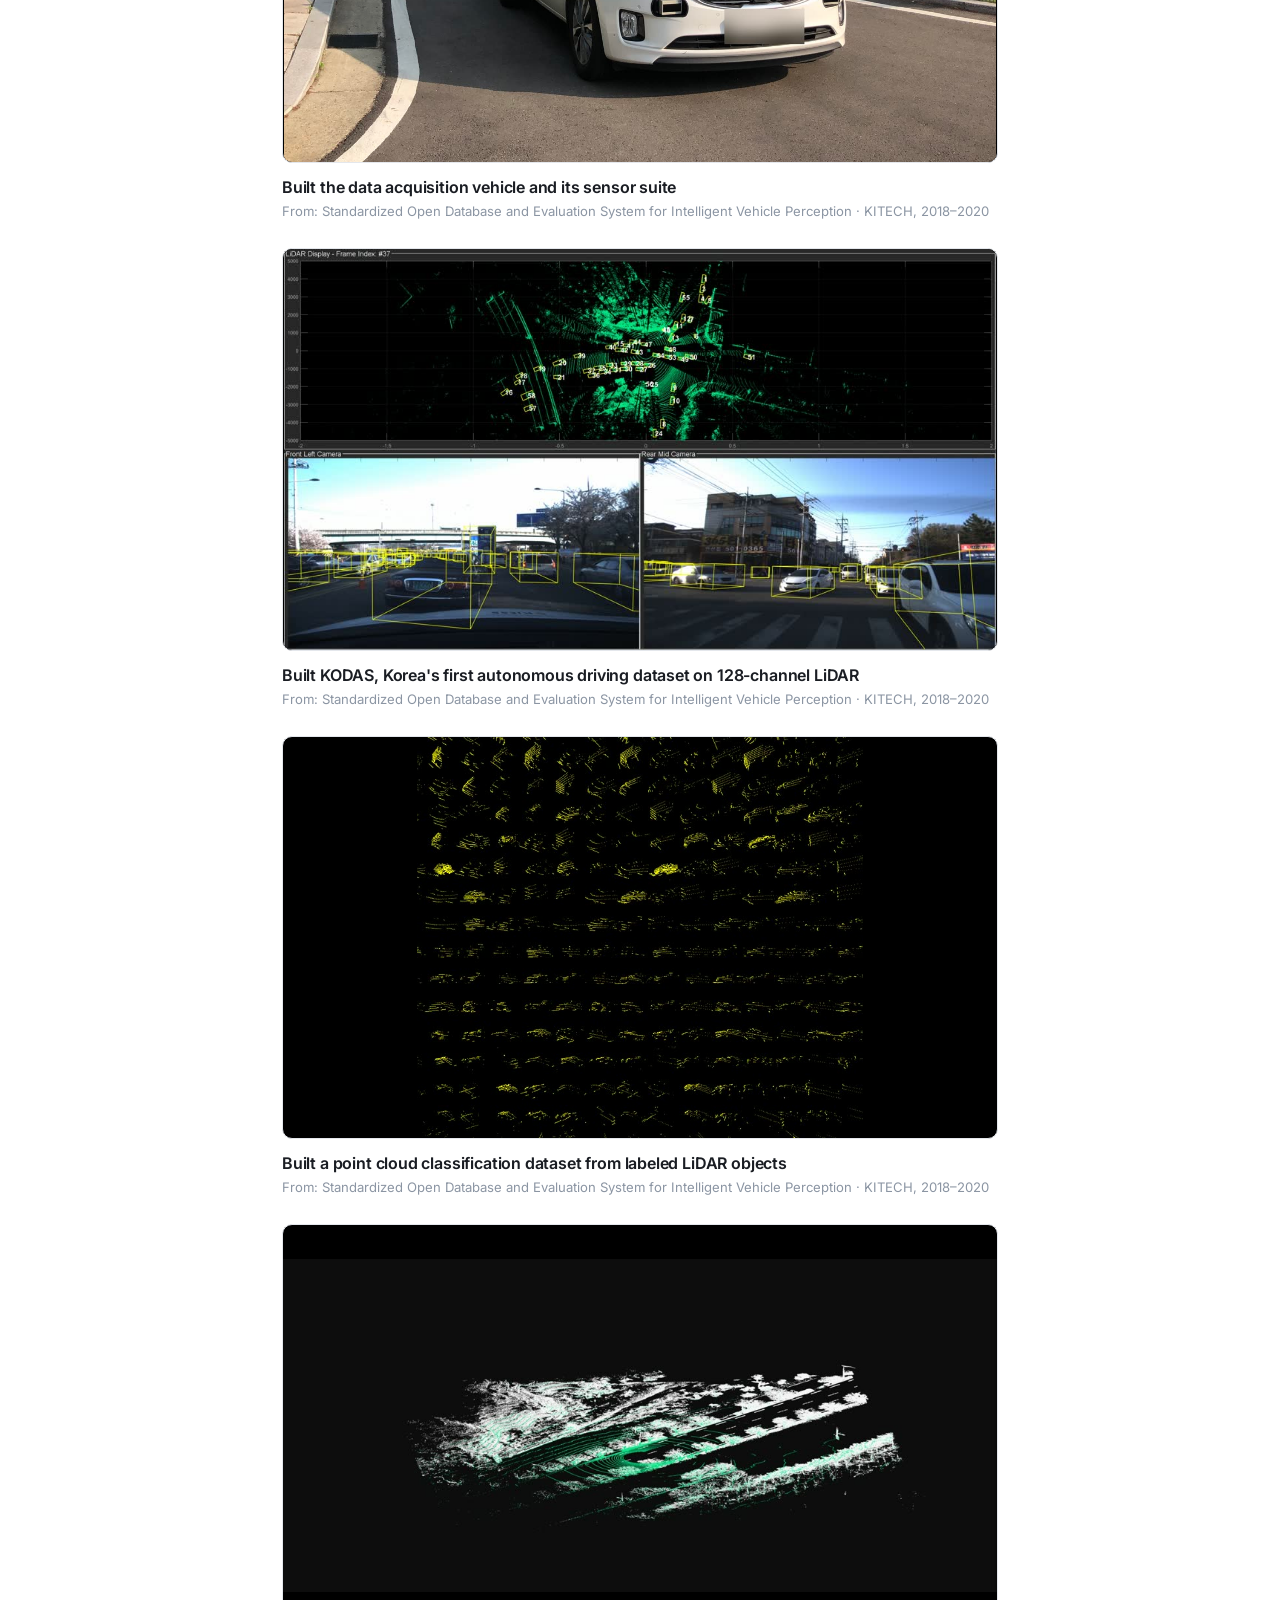
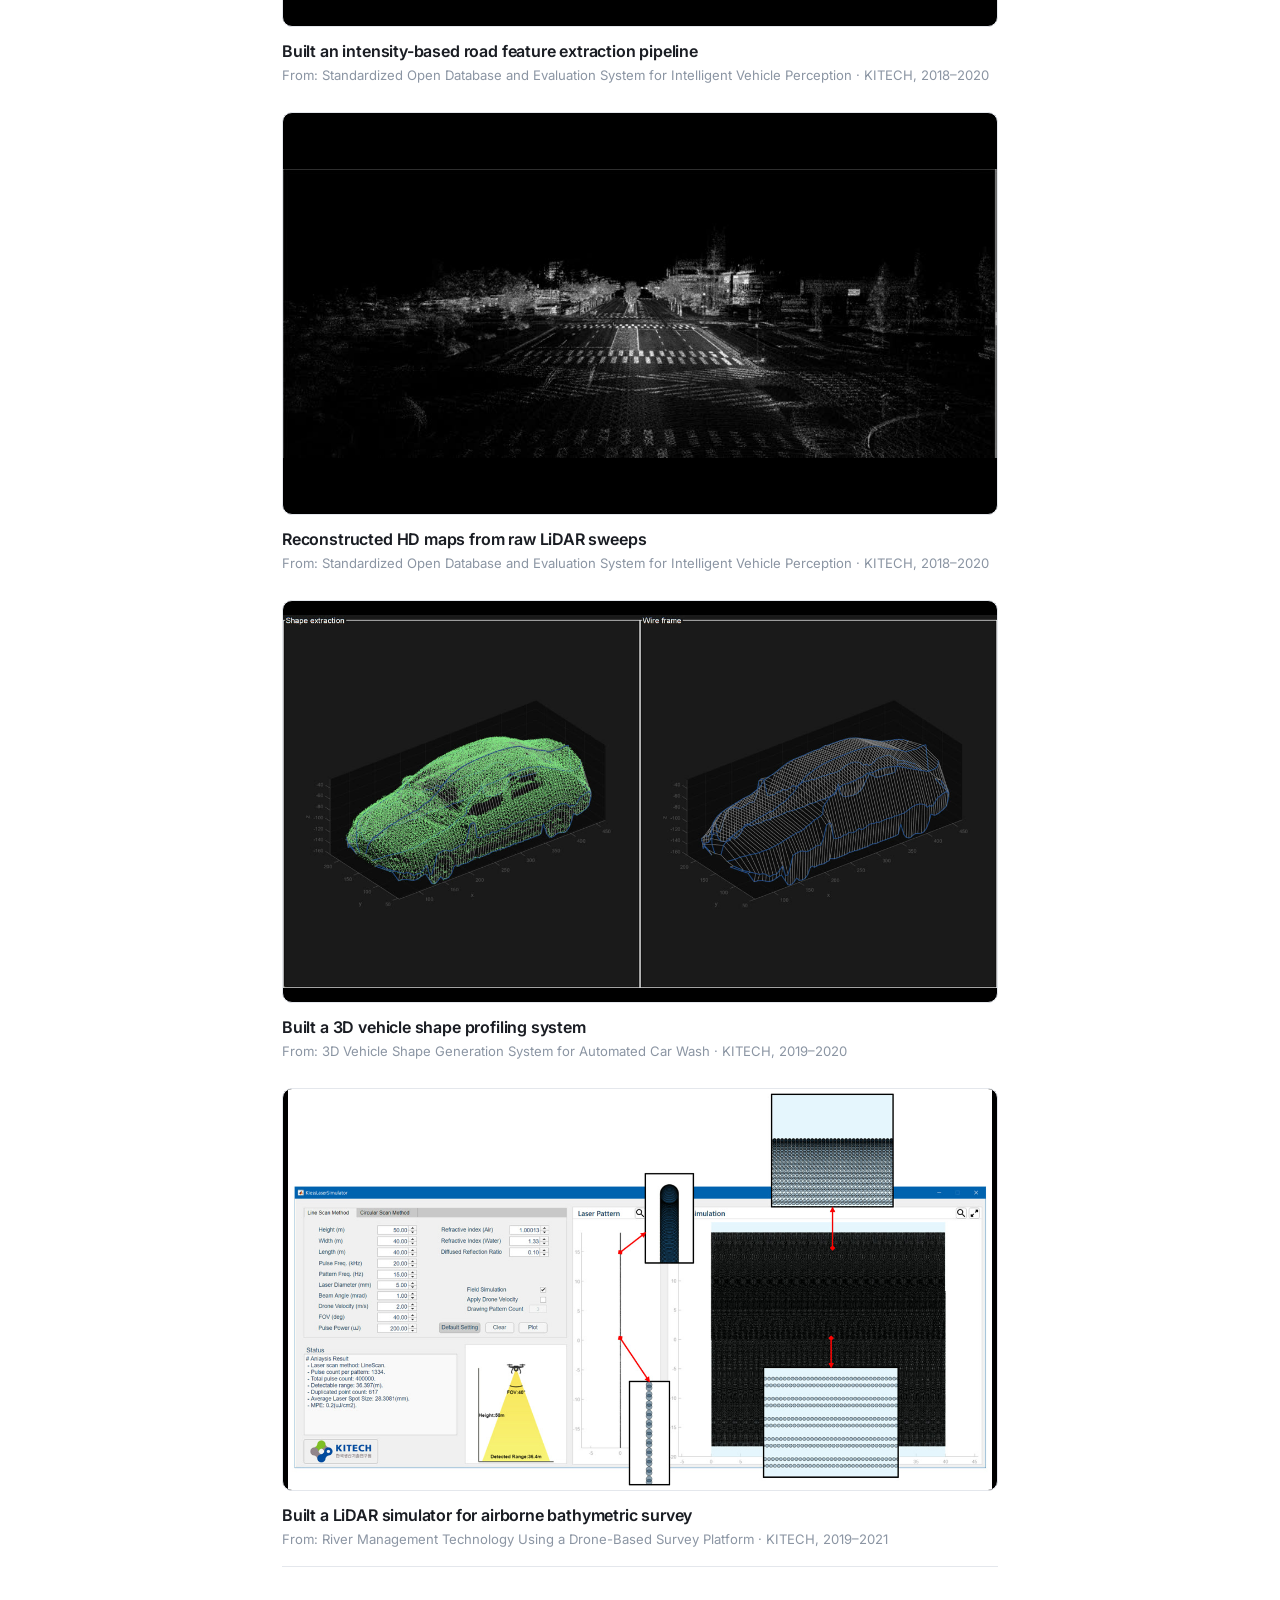
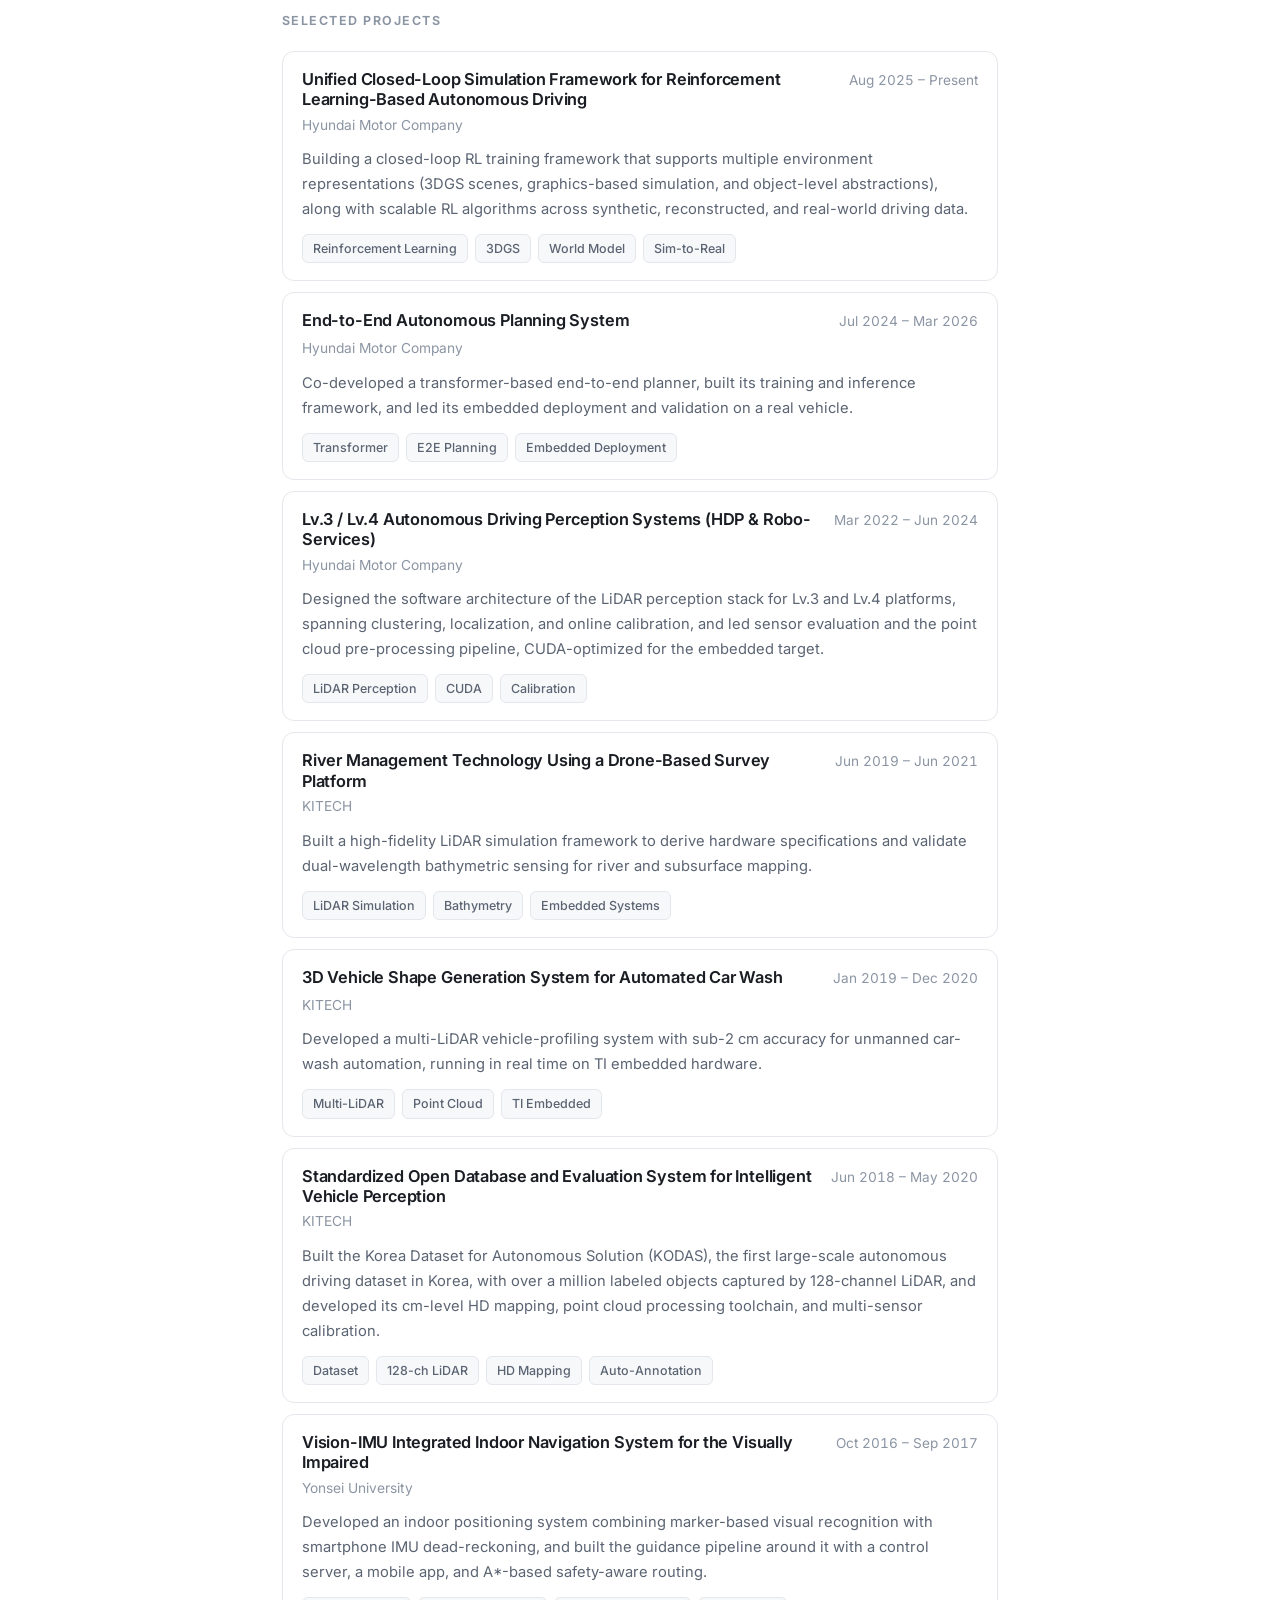
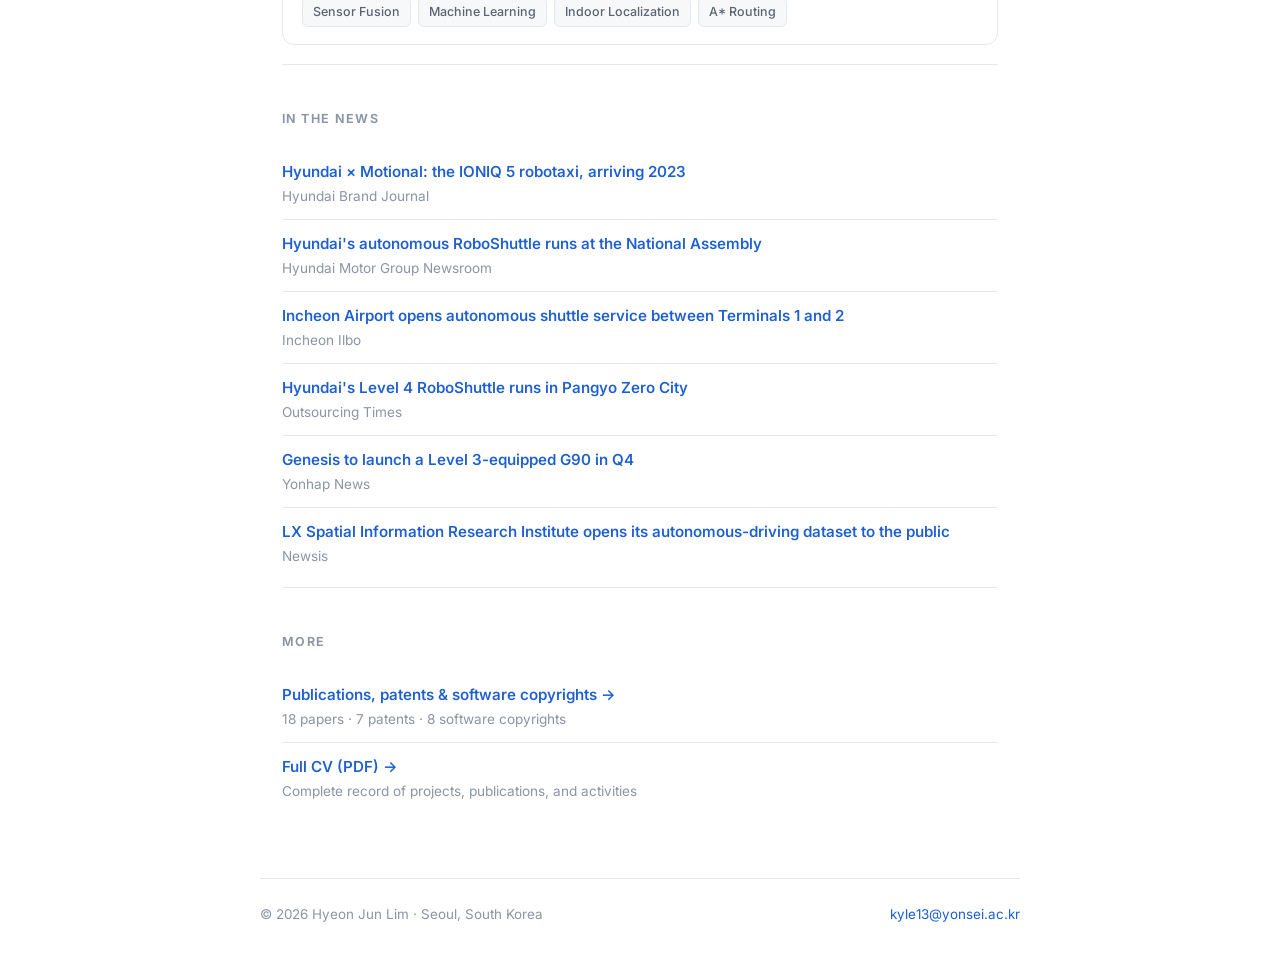
==== commit 69e60b06: "Rewrite the research interests around RL scalability The old list read as a summary of past work rat" ====
--- a/index.html
+++ b/index.html
@@ -52,8 +52,8 @@
 <main class="wrap">
 <section class="section" id="about"><h2 class="section-title">About</h2><div class="bio"><p>I build a <strong>closed-loop reinforcement learning framework for autonomous driving</strong>, as a Senior Research Engineer at Hyundai Motor Company.</p>
 <p>I have also developed an <strong>end-to-end autonomous driving system</strong> and ran it on a real vehicle, built a <strong>LiDAR perception system for Lv.3 and Lv.4 autonomous driving</strong>, and constructed <strong>KODAS, Korea's first large-scale autonomous driving dataset</strong>.</p>
-<p>My goal is to develop <strong>scalable reinforcement learning methods and frameworks for real-world autonomous systems</strong>, closing the gap between learning in simulation and reliable operation.</p></div>
-     <div class="tags" style="margin-top:6px"><span class="tag">Reinforcement Learning for Physical Systems</span><span class="tag">End-to-End Autonomous Planning</span><span class="tag">Closed-Loop Simulation &amp; Sim-to-Real</span><span class="tag">LiDAR Perception &amp; 3D Reconstruction</span><span class="tag">Robust Control &amp; State Estimation</span></div></section>
+<p>My goal is to develop <strong>scalable reinforcement learning methods for complex tasks</strong>, reducing the data and effort needed to learn effective policies. I am interested in using simulation and learned world models to generate useful experience, and in improving how policies reuse available data through off-policy learning.</p></div>
+     <div class="tags" style="margin-top:6px"><span class="tag">Scalable Reinforcement Learning</span><span class="tag">World Models</span><span class="tag">Off-Policy &amp; Offline RL</span><span class="tag">Simulation &amp; Sim-to-Real</span></div></section>
 <section class="section" id="news"><h2 class="section-title">News</h2><ul class="news"><li><span class="date">Jul 2026</span><span class="text">Filed a patent on <strong>trajectory data augmentation</strong> for autonomous driving (KR).</span></li>
 <li><span class="date">Dec 2025</span><span class="text">Attended <strong>NeurIPS 2025</strong> in San Diego. Always happy to chat!</span><img class="news-thumb" src="assets/img/news/neurips-2025.jpg" alt="NeurIPS 2025 attendee badge at the San Diego Convention Center" loading="lazy"></li>
 <li><span class="date">Dec 2025</span><span class="text">Served as a reviewer for <em>Journal of Electrical Engineering &amp; Technology</em>.</span></li>
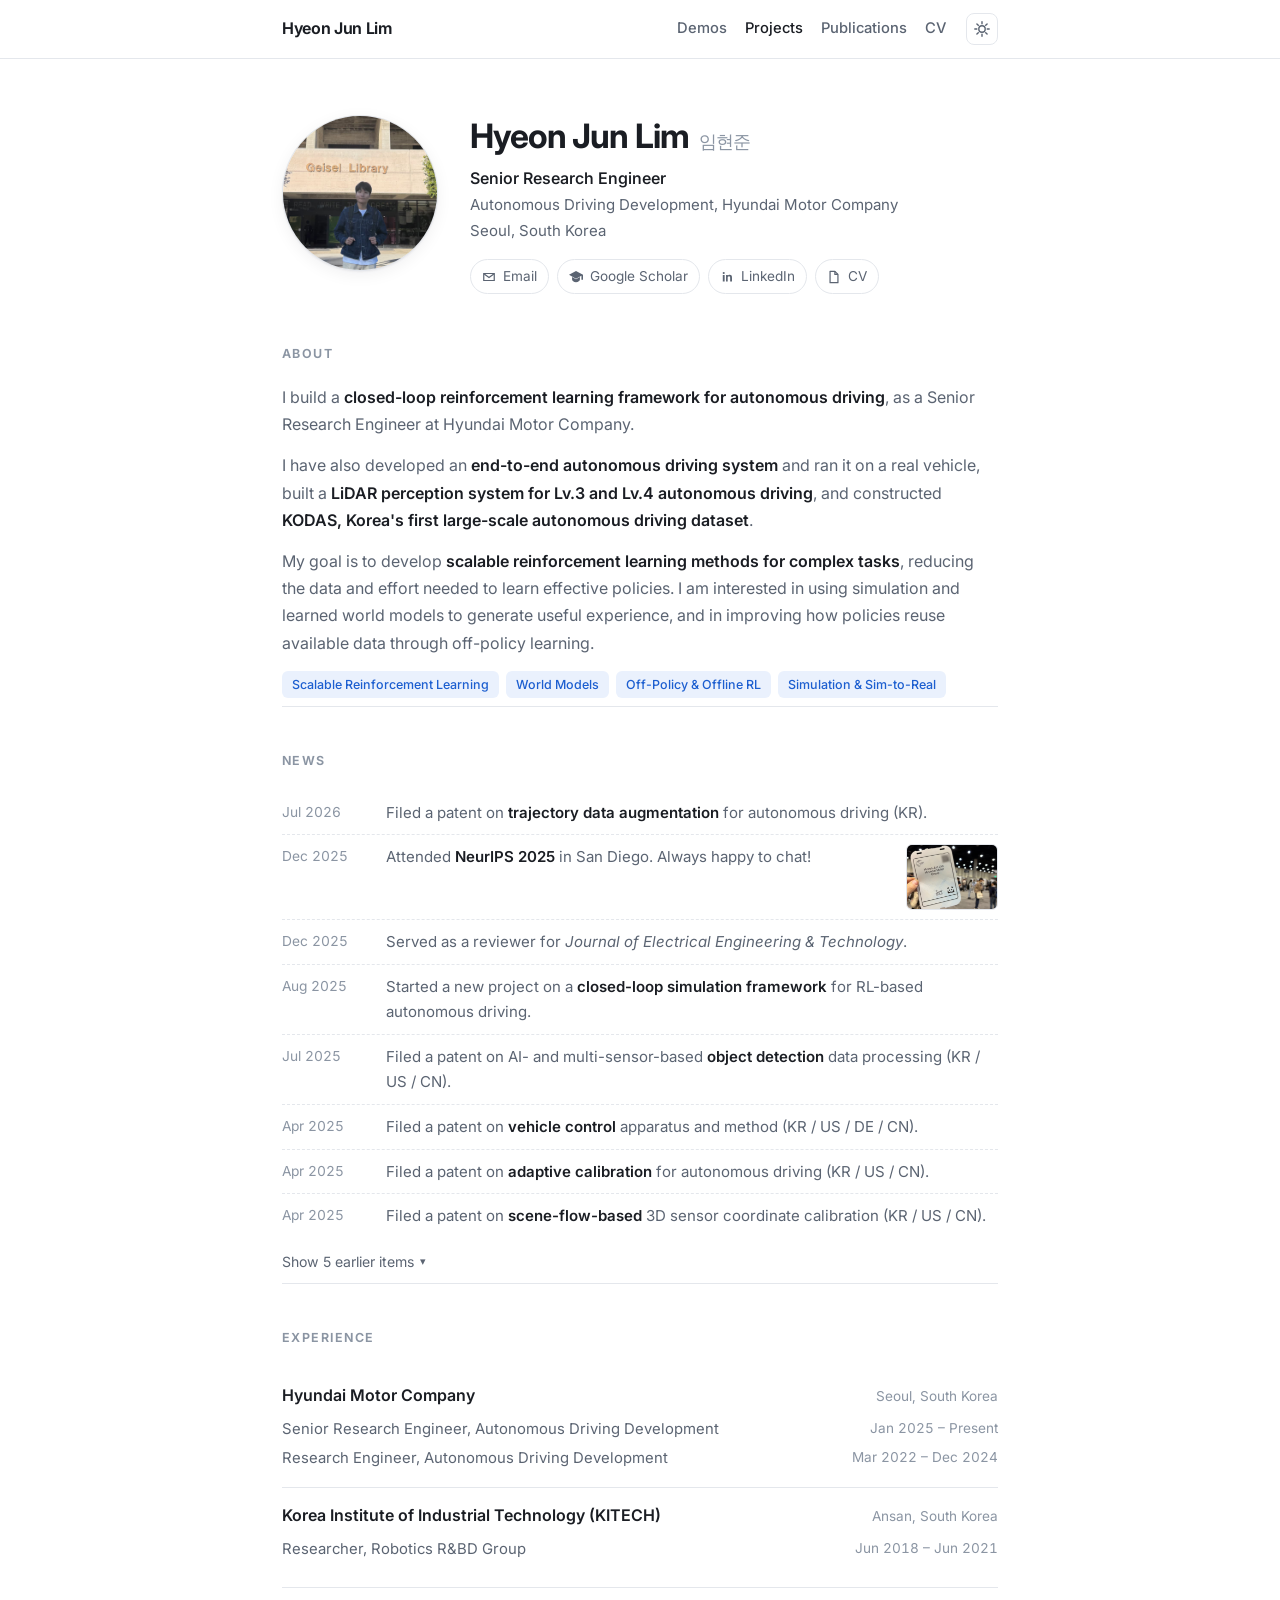
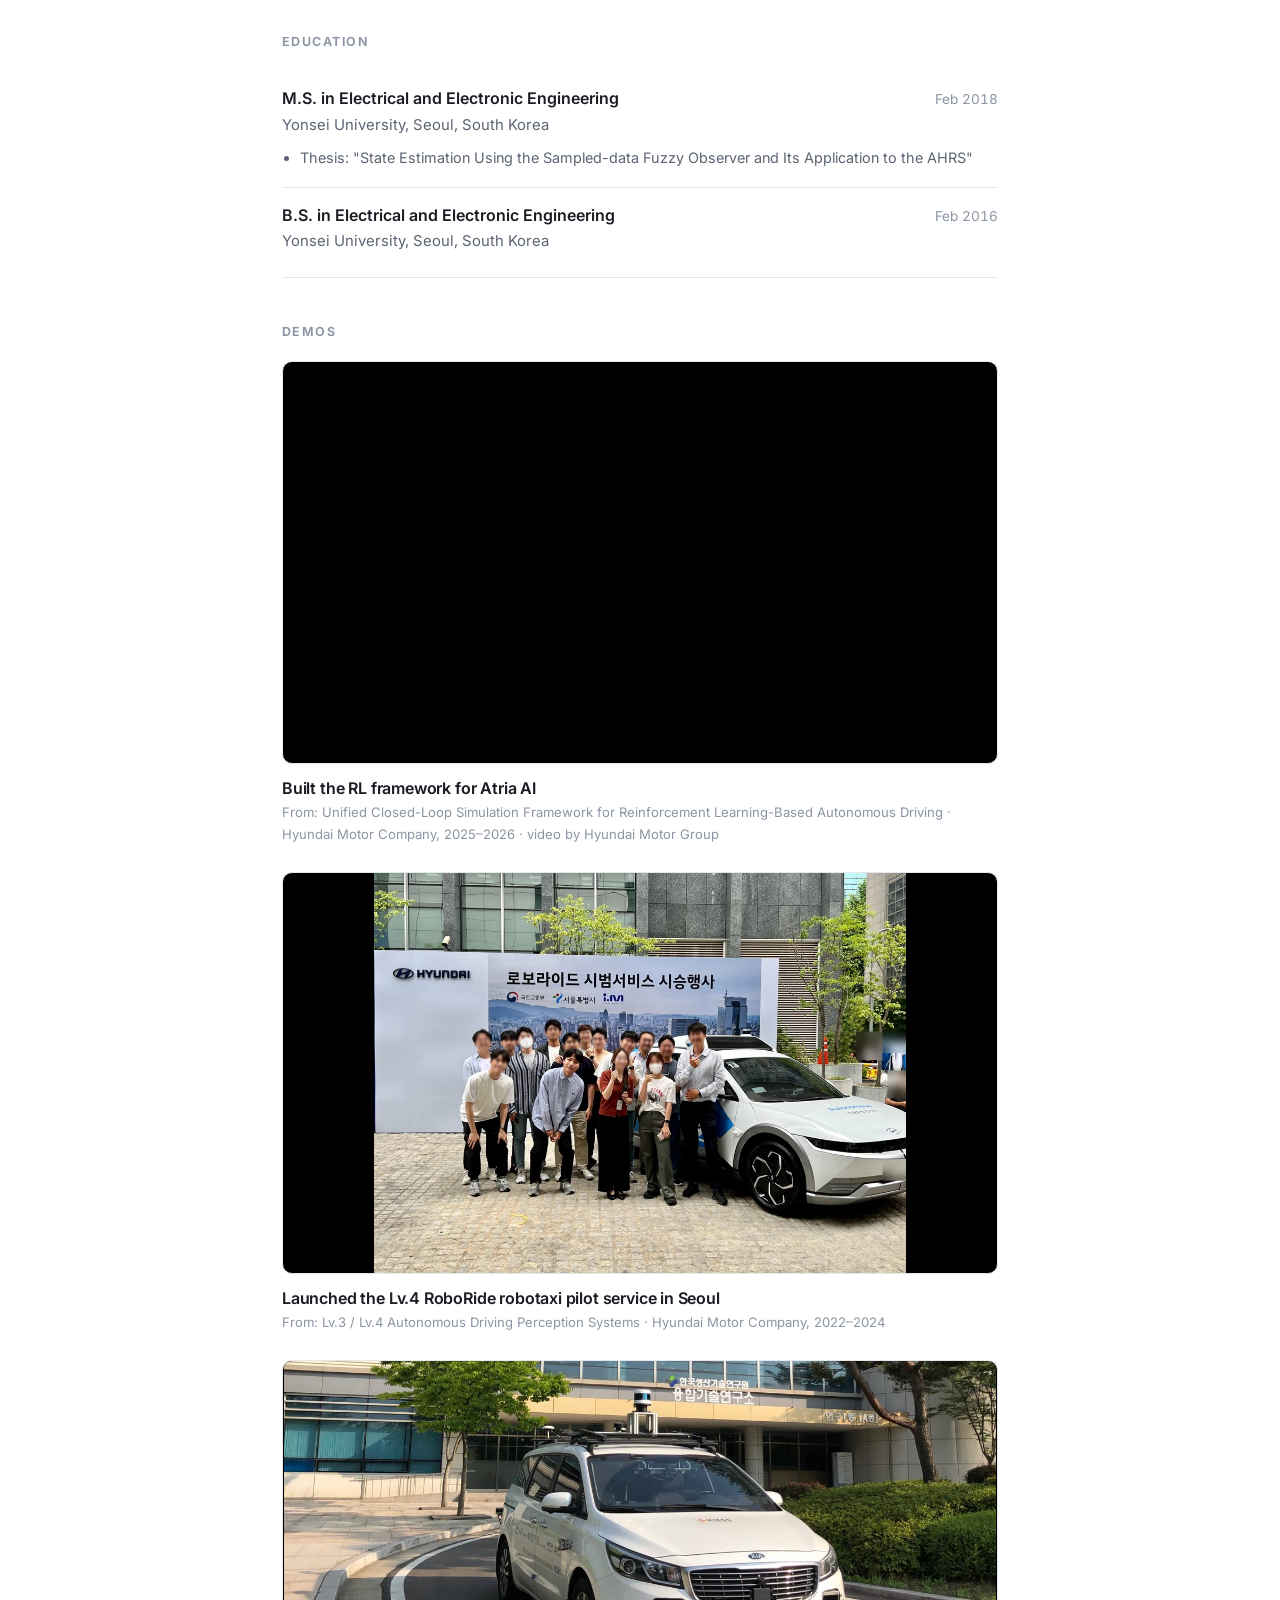
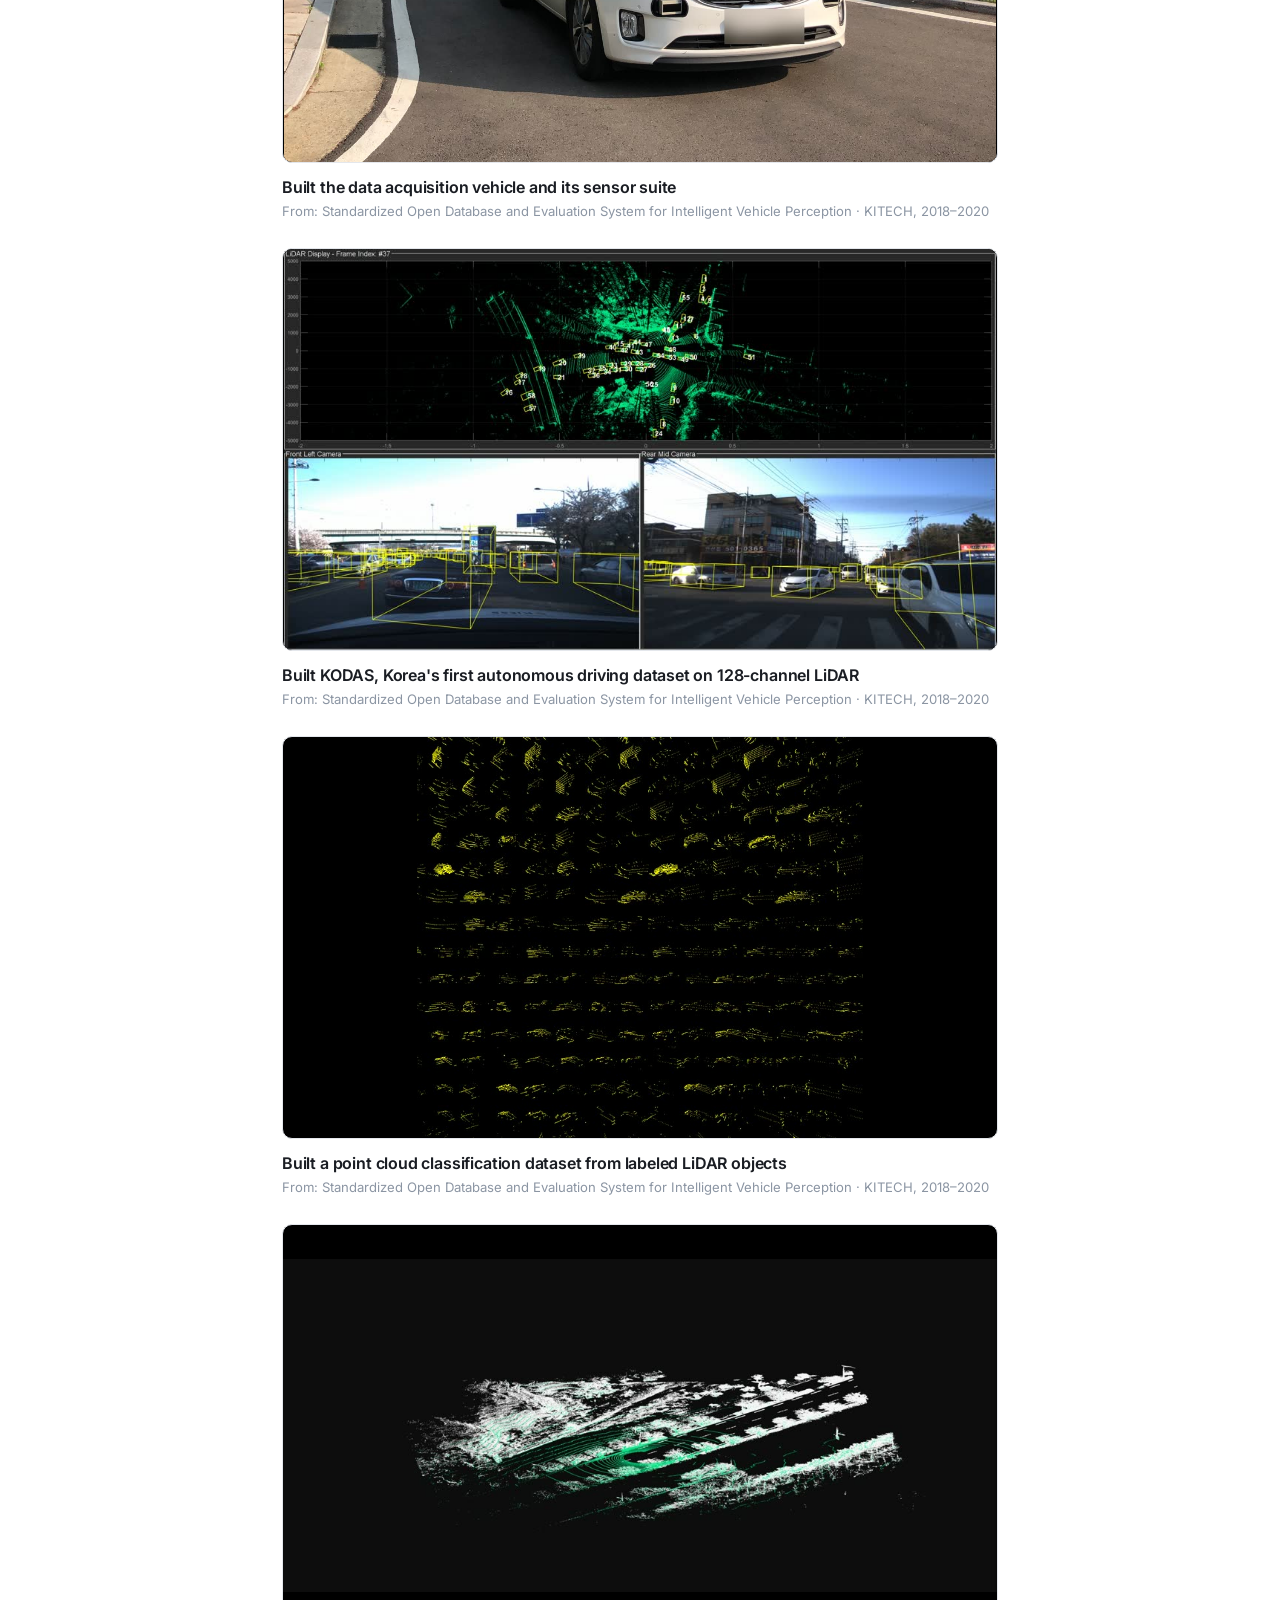
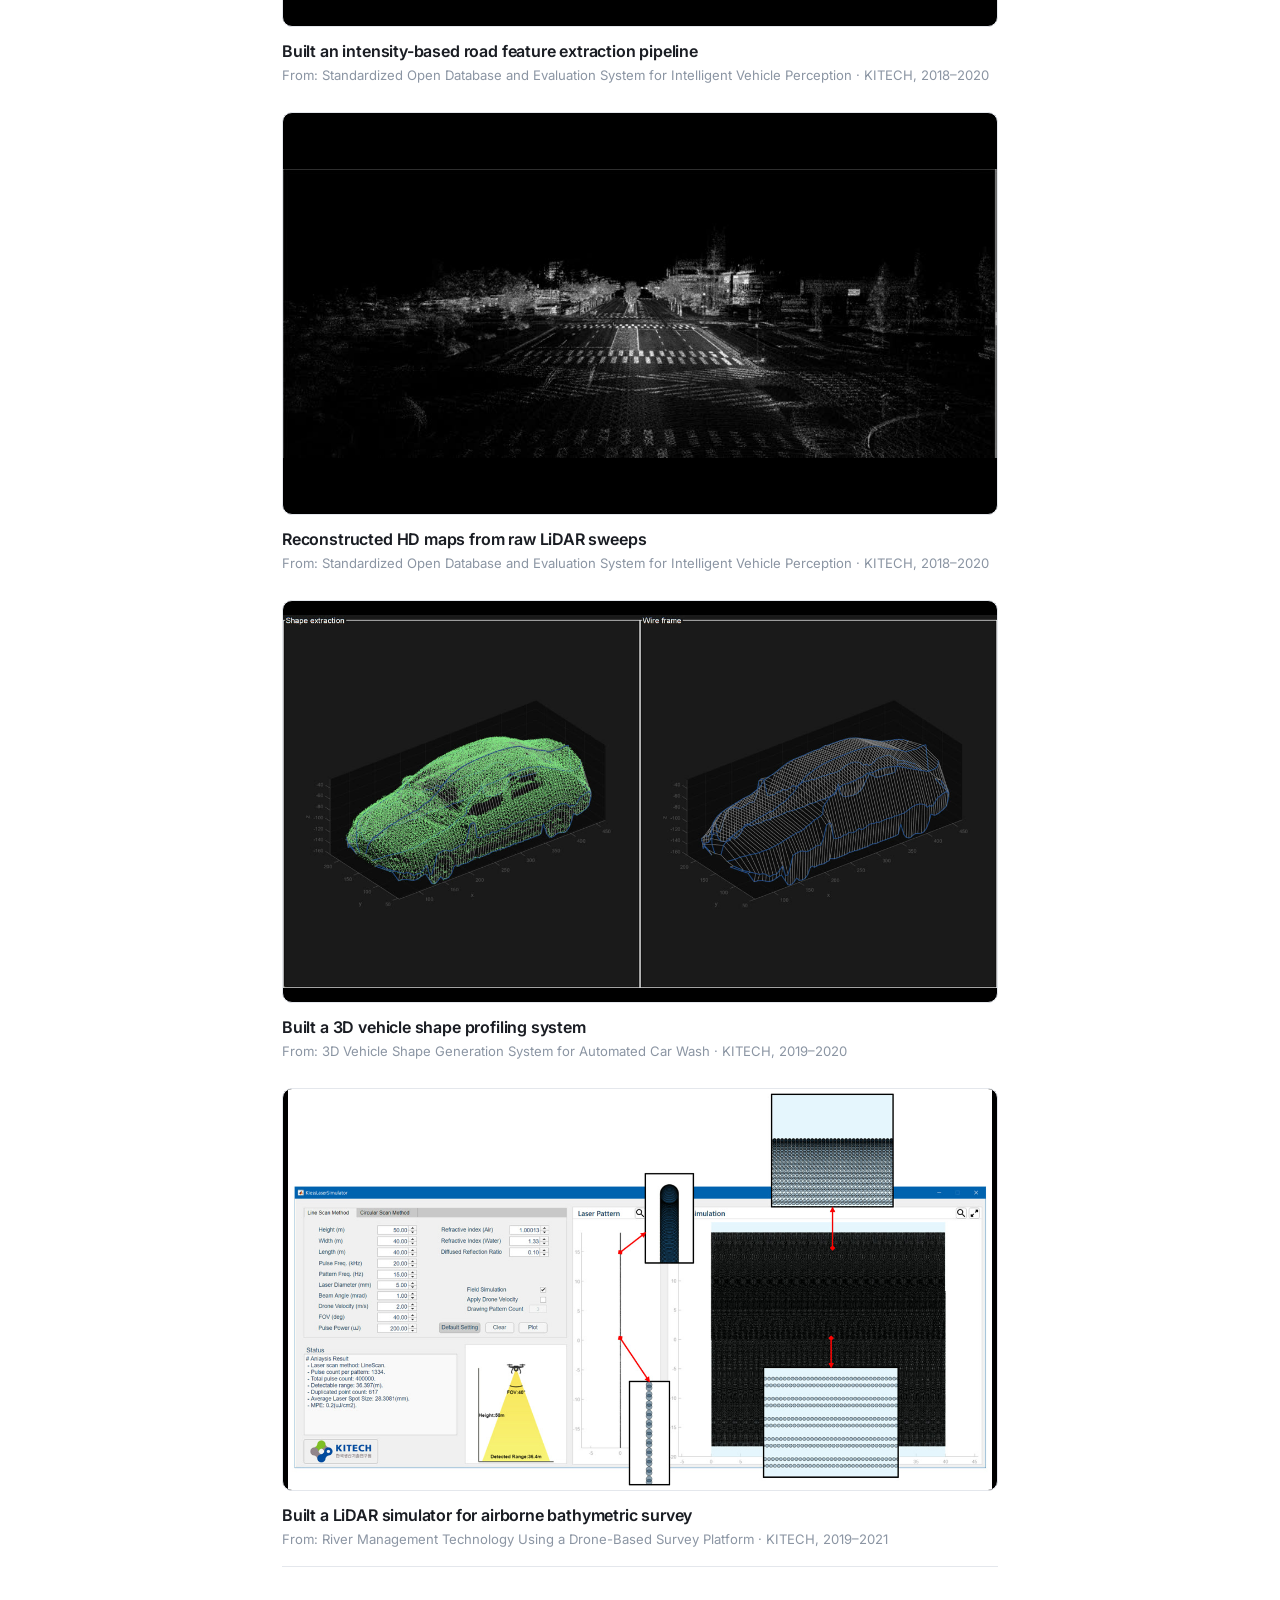
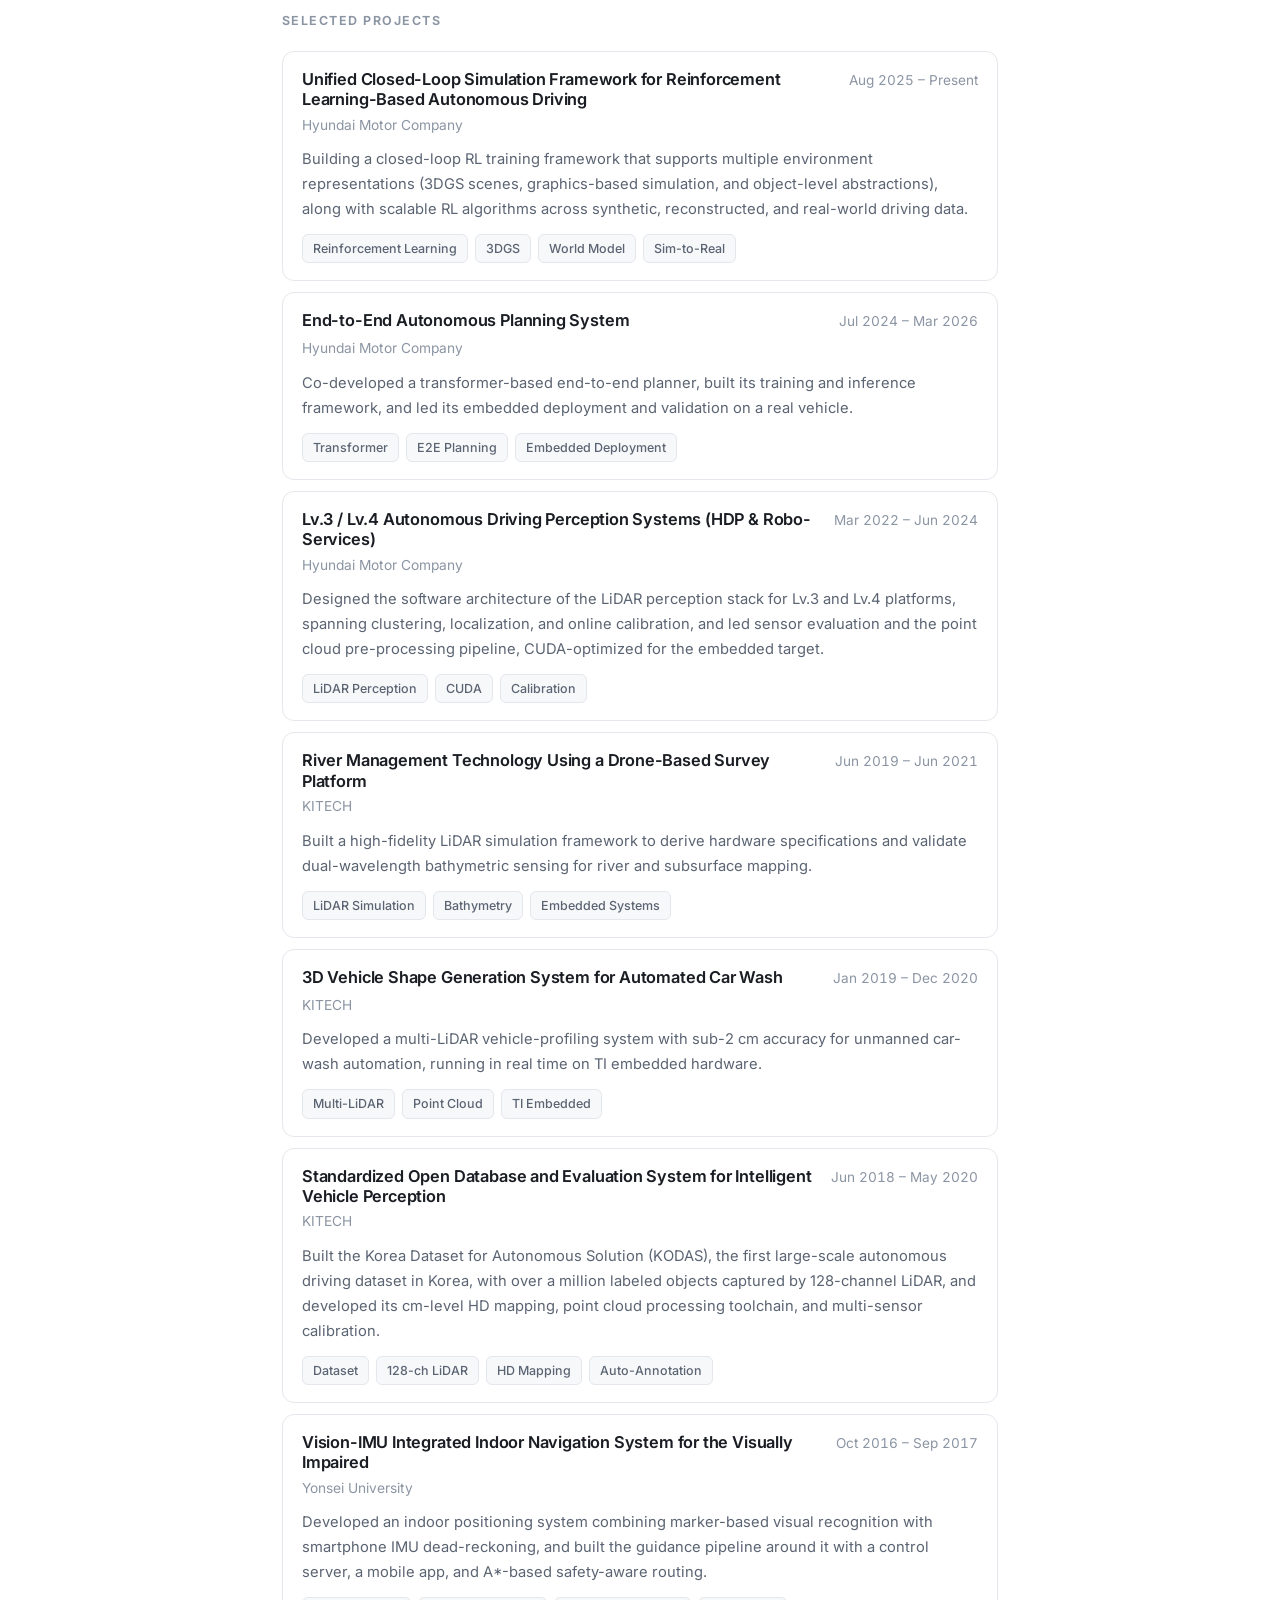
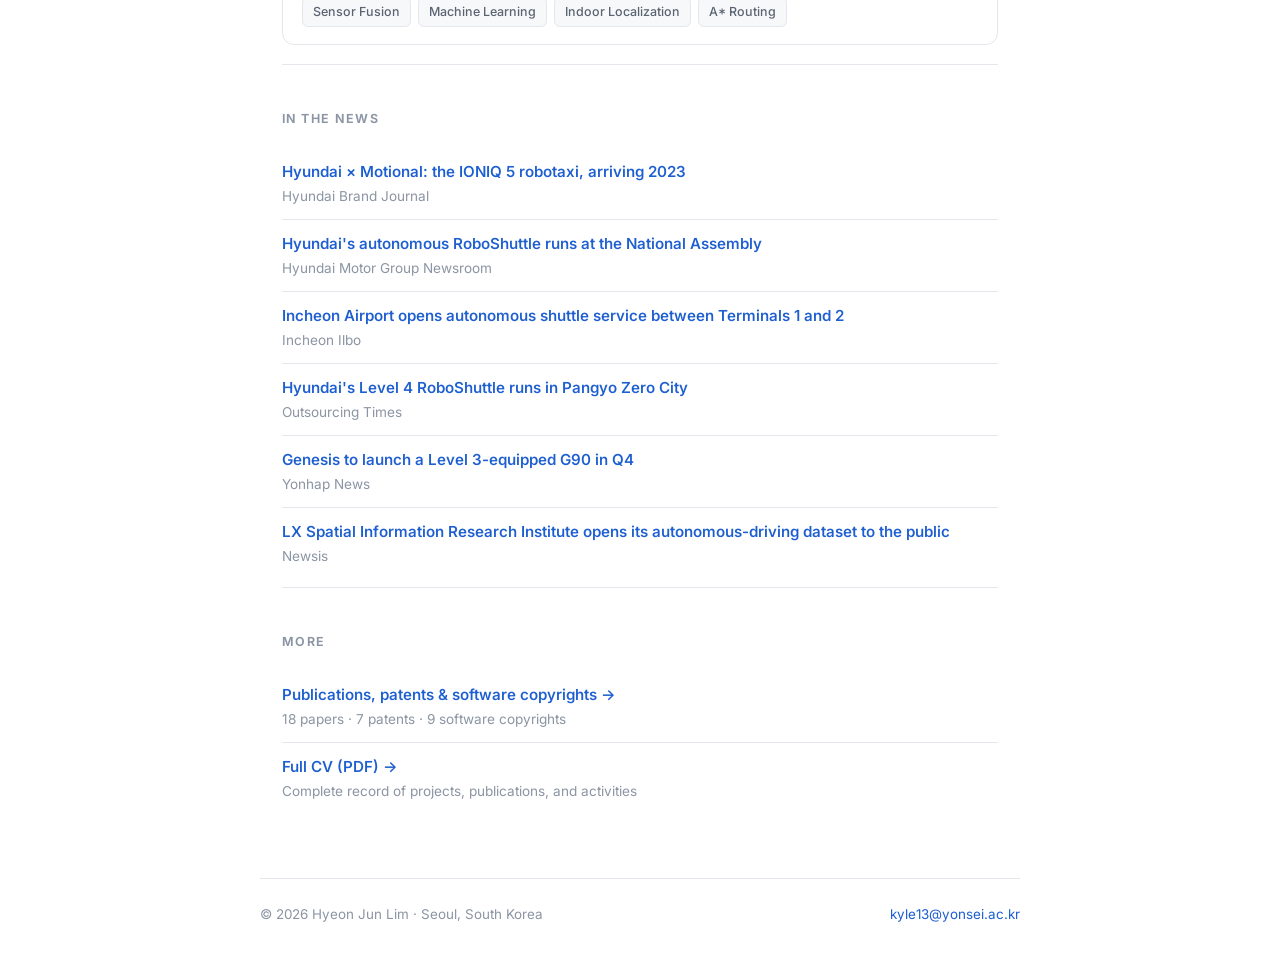
==== commit 78427de6: "Add the drone laser beam parameter simulator copyright Registered C-2019-038711 in Dec 2019 at KITEC" ====
--- a/index.html
+++ b/index.html
@@ -26,7 +26,7 @@
 <nav class="nav">
   <div class="nav-inner">
     <a class="nav-brand" href="index.html">Hyeon Jun Lim</a>
-    <div class="nav-links"><a href="#demos">Demos</a><a href="#projects">Projects</a><a href="publications.html">Publications</a><a href="assets/files/cv.pdf">CV</a></div>
+    <div class="nav-links"><a href="#demos">Demos</a><a href="#projects">Projects</a><a href="publications.html">Publications</a><a href="assets/files/cv.pdf?v=2a9c4e4c">CV</a></div>
     <button class="theme-toggle" type="button" aria-label="Toggle color theme">
       <svg class="icon-sun" viewBox="0 0 16 16" aria-hidden="true"><circle cx="8" cy="8" r="3.2" fill="none" stroke="currentColor" stroke-width="1.4"/><path d="M8 .8v2M8 13.2v2M.8 8h2M13.2 8h2M2.9 2.9l1.4 1.4M11.7 11.7l1.4 1.4M13.1 2.9l-1.4 1.4M4.3 11.7l-1.4 1.4" stroke="currentColor" stroke-width="1.4" stroke-linecap="round"/></svg>
       <svg class="icon-moon" viewBox="0 0 16 16" aria-hidden="true"><path d="M13.5 9.6A5.8 5.8 0 0 1 6.4 2.5a5.8 5.8 0 1 0 7.1 7.1Z" fill="currentColor"/></svg>
@@ -45,7 +45,7 @@
       <a class="link-chip" href="mailto:kyle13@yonsei.ac.kr"><svg viewBox="0 0 16 16" aria-hidden="true"><path d="M2 4h12v8H2z" fill="none" stroke="currentColor" stroke-width="1.4"/><path d="m2.5 4.5 5.5 4 5.5-4" fill="none" stroke="currentColor" stroke-width="1.4"/></svg>Email</a>
       <a class="link-chip" href="https://scholar.google.com/citations?user=YRn_XIYAAAAJ" target="_blank" rel="noopener"><svg viewBox="0 0 16 16" aria-hidden="true"><path d="M8 1 0 5.5 8 10l6.2-3.49V11H16V5.5L8 1Z" fill="currentColor"/><path d="M3.5 8v2.6C3.5 12.5 5.5 14 8 14s4.5-1.5 4.5-3.4V8L8 10.6 3.5 8Z" fill="currentColor"/></svg>Google Scholar</a>
       <a class="link-chip" href="https://www.linkedin.com/in/hyeon-jun-lim-a3251433b/" target="_blank" rel="noopener"><svg viewBox="0 0 16 16" aria-hidden="true"><path d="M3.2 5.6h2.1V13H3.2V5.6Zm1.05-3.4a1.2 1.2 0 1 1 0 2.4 1.2 1.2 0 0 1 0-2.4ZM6.9 5.6H9v1h.03c.29-.53 1-1.1 2.06-1.1 2.2 0 2.61 1.4 2.61 3.23V13h-2.1V9.15c0-.92-.02-2.1-1.3-2.1-1.3 0-1.5.98-1.5 1.99V13H6.9V5.6Z" fill="currentColor"/></svg>LinkedIn</a>
-      <a class="link-chip" href="assets/files/cv.pdf"><svg viewBox="0 0 16 16" aria-hidden="true"><path d="M4 1.5h5L12.5 5v9.5h-9v-13Z" fill="none" stroke="currentColor" stroke-width="1.4" stroke-linejoin="round"/><path d="M9 1.5V5h3.5" fill="none" stroke="currentColor" stroke-width="1.4" stroke-linejoin="round"/></svg>CV</a>
+      <a class="link-chip" href="assets/files/cv.pdf?v=2a9c4e4c"><svg viewBox="0 0 16 16" aria-hidden="true"><path d="M4 1.5h5L12.5 5v9.5h-9v-13Z" fill="none" stroke="currentColor" stroke-width="1.4" stroke-linejoin="round"/><path d="M9 1.5V5h3.5" fill="none" stroke="currentColor" stroke-width="1.4" stroke-linejoin="round"/></svg>CV</a>
     </div>
   </div>
 </header>
@@ -224,8 +224,8 @@
     <div class="row-meta">Newsis</div>
   </div></section>
 <section class="section" id="more"><h2 class="section-title">More</h2><div class="row"><div class="row-title"><a href="publications.html">Publications, patents &amp; software copyrights →</a></div>
-     <div class="row-meta">18 papers · 7 patents · 8 software copyrights</div></div>
-     <div class="row"><div class="row-title"><a href="assets/files/cv.pdf">Full CV (PDF) →</a></div><div class="row-meta">Complete record of projects, publications, and activities</div></div></section>
+     <div class="row-meta">18 papers · 7 patents · 9 software copyrights</div></div>
+     <div class="row"><div class="row-title"><a href="assets/files/cv.pdf?v=2a9c4e4c">Full CV (PDF) →</a></div><div class="row-meta">Complete record of projects, publications, and activities</div></div></section>
 </main>
 
 <footer class="footer wrap">
